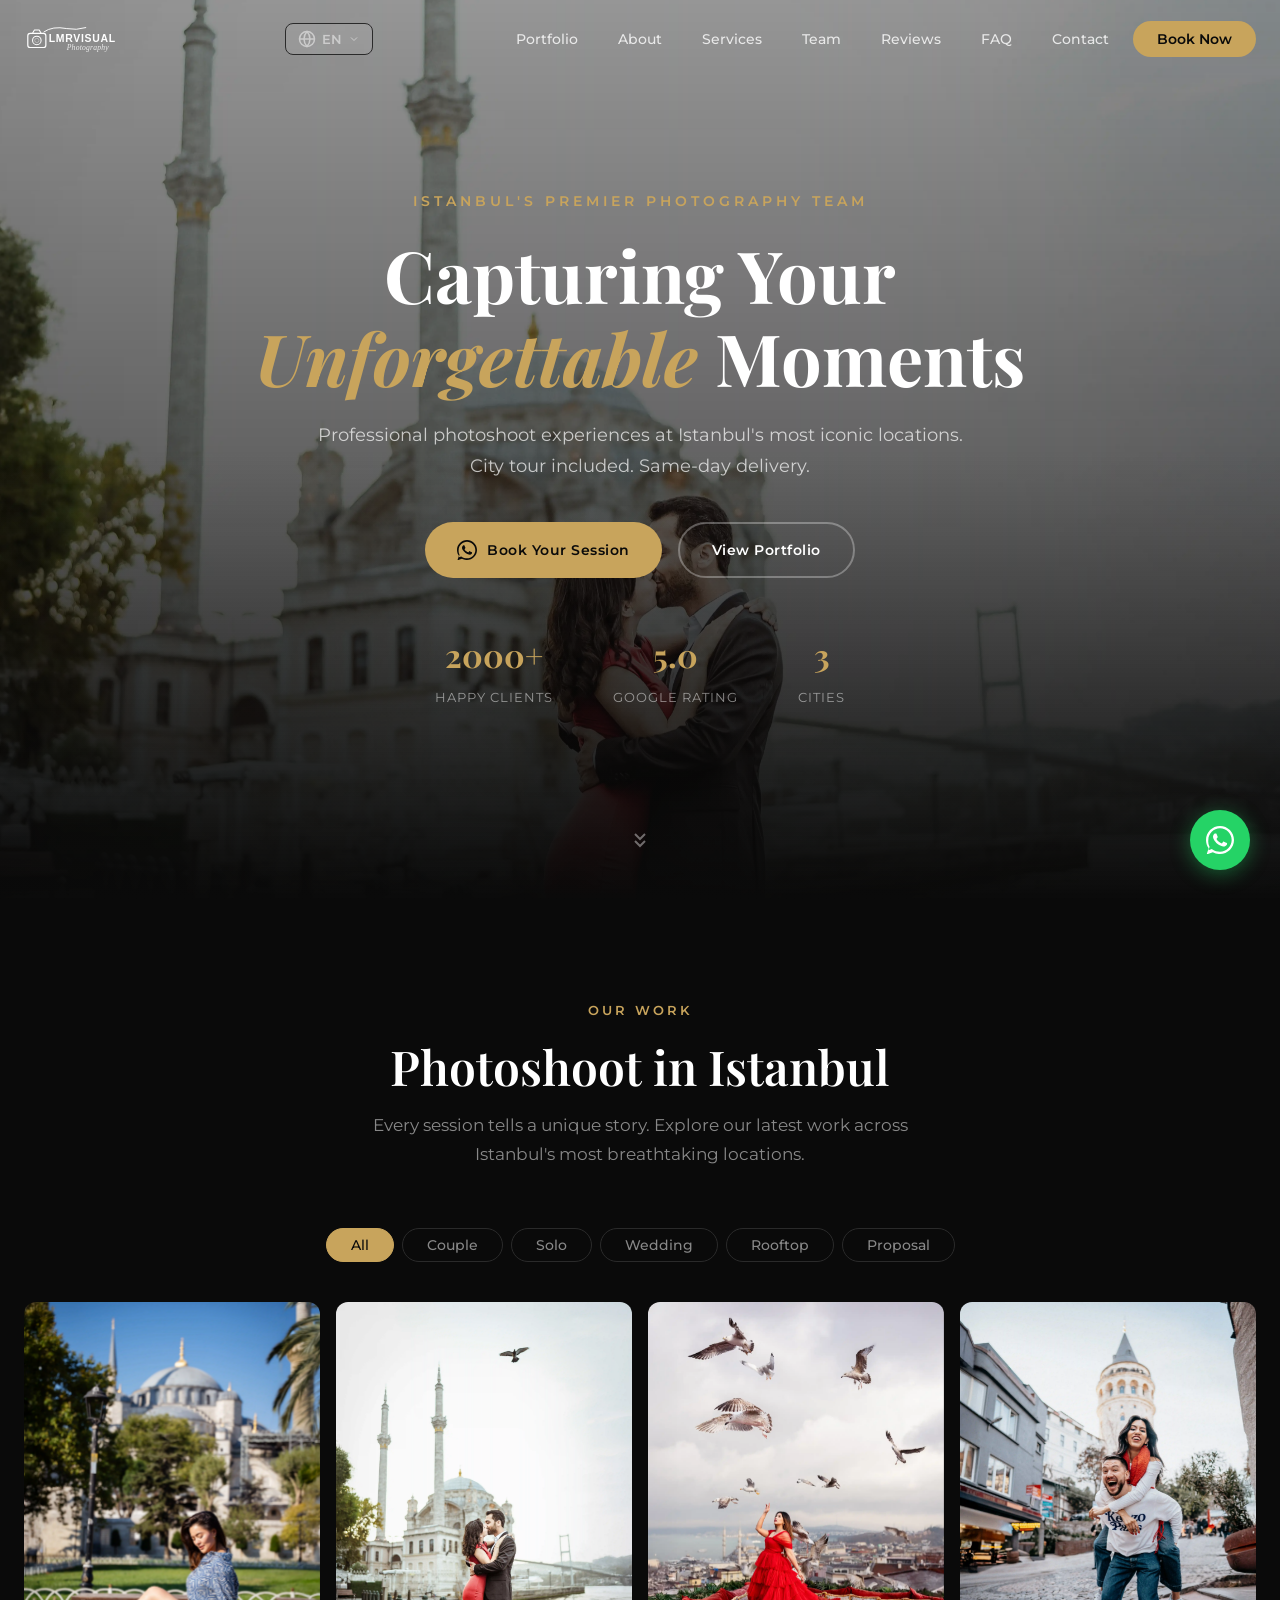
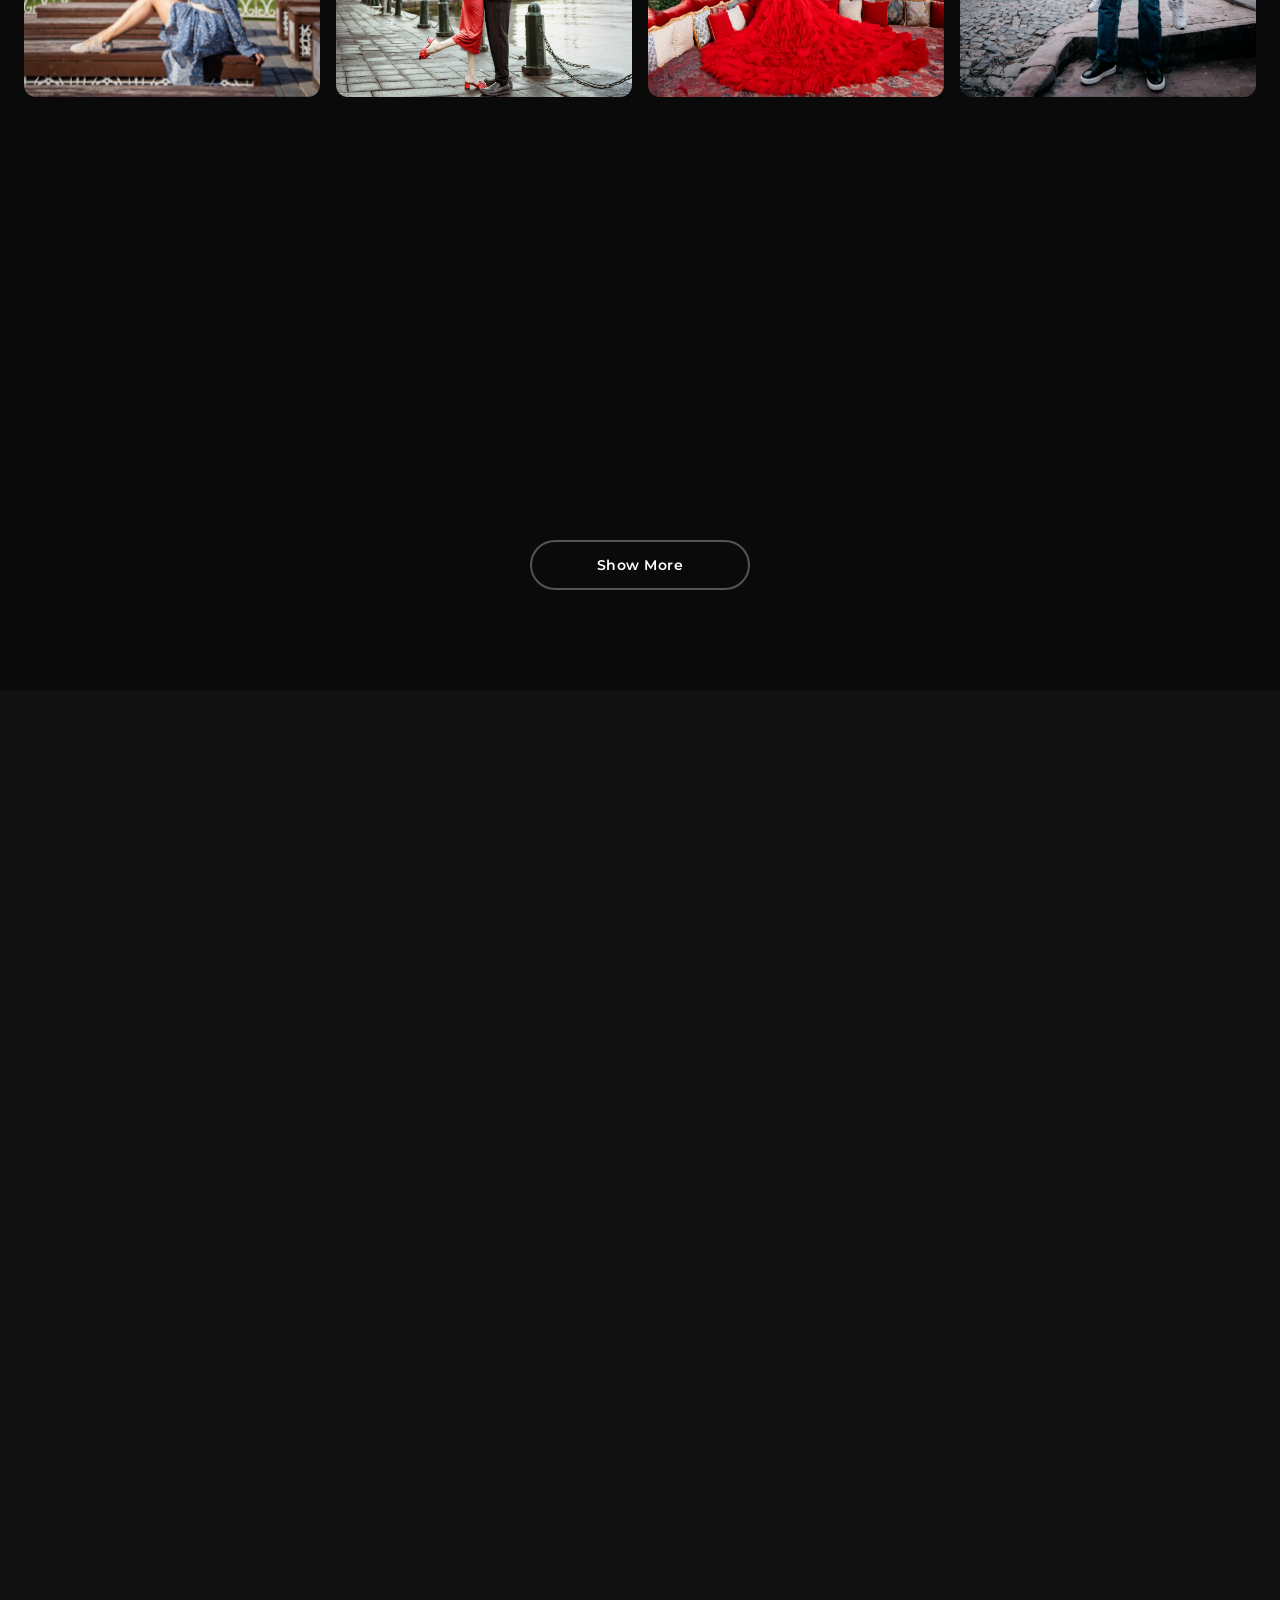
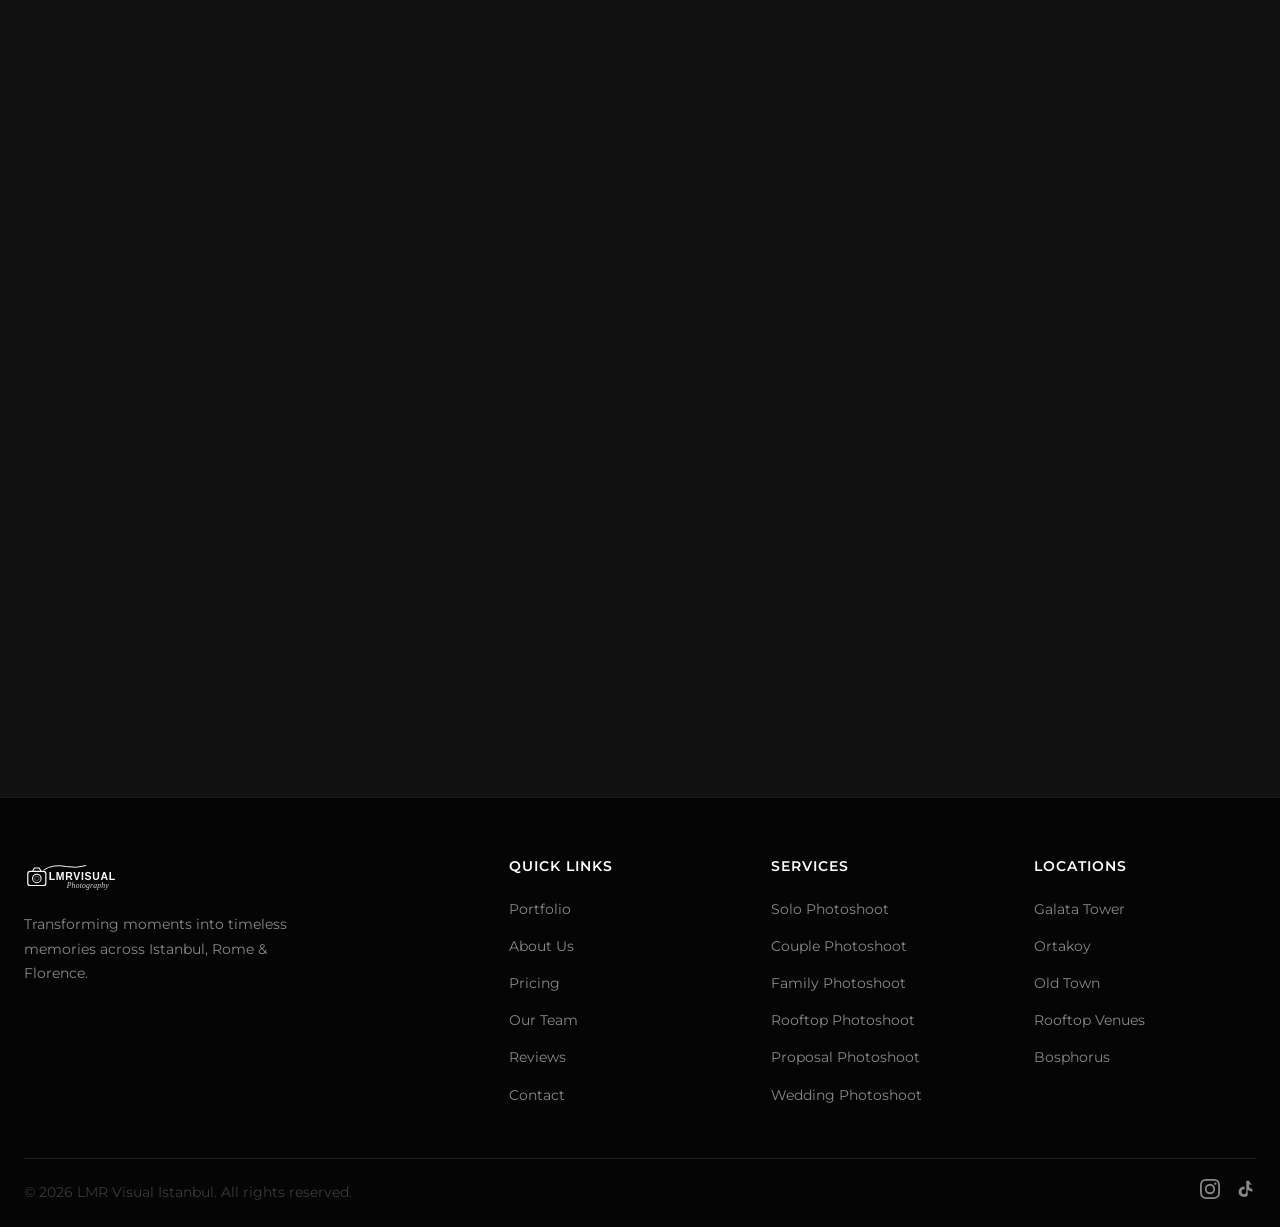
==== index.html @ fddc1a55 "Initial release: LMR Visual Istanbul photography website - Modern dark/gold theme with responsive de" ====
<!DOCTYPE html>
<html lang="en" dir="ltr">
<head>
    <meta charset="UTF-8">
    <meta name="viewport" content="width=device-width, initial-scale=1.0">
    <meta http-equiv="X-UA-Compatible" content="IE=edge">
    <title>LMR Visual | Professional Photographer in Istanbul - Couple, Solo & Wedding Photoshoots</title>
    <meta name="description" content="LMR Visual is Istanbul's premier photography team offering couple, solo, wedding, rooftop & flying dress photoshoots. City tour included. Book your session from 49 EUR. Same-day delivery.">
    <meta name="keywords" content="Istanbul photographer, Istanbul photoshoot, couple photoshoot Istanbul, solo photoshoot Istanbul, wedding photographer Istanbul, rooftop photoshoot Istanbul, flying dress photoshoot, tourist photographer Istanbul, proposal photoshoot Istanbul, family photoshoot Istanbul, professional photographer Turkey, фотограф Стамбул, مصور اسطنبول, Istanbul fotoğrafçı">
    <meta name="author" content="LMR Visual Istanbul">
    <meta name="robots" content="index, follow, max-image-preview:large, max-snippet:-1, max-video-preview:-1">
    <link rel="canonical" href="https://lmrvisual.com/">
    <link rel="alternate" hreflang="en" href="https://lmrvisual.com/">
    <link rel="alternate" hreflang="tr" href="https://lmrvisual.com/?lang=tr">
    <link rel="alternate" hreflang="ar" href="https://lmrvisual.com/?lang=ar">
    <link rel="alternate" hreflang="ru" href="https://lmrvisual.com/?lang=ru">
    <link rel="alternate" hreflang="x-default" href="https://lmrvisual.com/">
    <meta property="og:type" content="website">
    <meta property="og:url" content="https://lmrvisual.com/">
    <meta property="og:title" content="LMR Visual | Professional Photographer in Istanbul">
    <meta property="og:description" content="Capture your Istanbul moments with our professional photography team. Couple, solo, wedding & rooftop photoshoots. City tour included. Book from 49 EUR.">
    <meta property="og:image" content="https://lmrvisual.com/images/portfolio/ortakoy-couple-photoshoot.webp">
    <meta property="og:image:width" content="1200">
    <meta property="og:image:height" content="630">
    <meta property="og:locale" content="en_US">
    <meta property="og:site_name" content="LMR Visual Istanbul">
    <meta name="twitter:card" content="summary_large_image">
    <meta name="twitter:title" content="LMR Visual | Professional Photographer in Istanbul">
    <meta name="twitter:description" content="Capture your Istanbul moments with our professional photography team. Book from 49 EUR.">
    <meta name="twitter:image" content="https://lmrvisual.com/images/portfolio/ortakoy-couple-photoshoot.webp">
    <link rel="icon" type="image/jpeg" href="images/logo.jpg">
    <link rel="apple-touch-icon" href="images/logo.jpg">
    <link rel="preconnect" href="https://fonts.googleapis.com">
    <link rel="preconnect" href="https://fonts.gstatic.com" crossorigin>
    <link href="https://fonts.googleapis.com/css2?family=Playfair+Display:ital,wght@0,400;0,500;0,600;0,700;1,400;1,500&family=Montserrat:wght@300;400;500;600;700&display=swap" rel="stylesheet">
    <link rel="stylesheet" href="css/style.css">
    <script type="application/ld+json">
    {
        "@context": "https://schema.org",
        "@graph": [
            {
                "@type": "Organization",
                "@id": "https://lmrvisual.com/#organization",
                "name": "LMR Visual Istanbul",
                "url": "https://lmrvisual.com",
                "logo": "https://lmrvisual.com/images/logo.jpg",
                "email": "lmrvisualistanbul@gmail.com",
                "telephone": "+905442442909",
                "address": {
                    "@type": "PostalAddress",
                    "streetAddress": "Kocatepe, Sht. Muhtar Bey Cd. 17/6",
                    "addressLocality": "Beyoglu",
                    "addressRegion": "Istanbul",
                    "postalCode": "34437",
                    "addressCountry": "TR"
                },
                "aggregateRating": {
                    "@type": "AggregateRating",
                    "ratingValue": "5.0",
                    "reviewCount": "200",
                    "bestRating": "5"
                }
            },
            {
                "@type": "Service",
                "name": "Istanbul Photography Services",
                "provider": { "@id": "https://lmrvisual.com/#organization" },
                "serviceType": "Photography",
                "areaServed": { "@type": "City", "name": "Istanbul" },
                "hasOfferCatalog": {
                    "@type": "OfferCatalog",
                    "name": "Photography Packages",
                    "itemListElement": [
                        { "@type": "Offer", "name": "Solo Photo Session", "price": "49", "priceCurrency": "EUR" },
                        { "@type": "Offer", "name": "Couple Photo Session", "price": "99", "priceCurrency": "EUR" },
                        { "@type": "Offer", "name": "Family Photo Session", "price": "129", "priceCurrency": "EUR" },
                        { "@type": "Offer", "name": "Rooftop Photo Session", "price": "129", "priceCurrency": "EUR" },
                        { "@type": "Offer", "name": "Proposal Photo Session", "price": "149", "priceCurrency": "EUR" }
                    ]
                }
            },
            {
                "@type": "FAQPage",
                "mainEntity": [
                    { "@type": "Question", "name": "How much does a photoshoot in Istanbul cost?", "acceptedAnswer": { "@type": "Answer", "text": "Our packages start from 49 EUR for solo sessions. Couple 99 EUR, family 129 EUR, rooftop 129 EUR, proposal 149 EUR." }},
                    { "@type": "Question", "name": "How long does it take to receive the photos?", "acceptedAnswer": { "@type": "Answer", "text": "We offer same-day delivery for most packages." }},
                    { "@type": "Question", "name": "Do you offer a city tour during the photoshoot?", "acceptedAnswer": { "@type": "Answer", "text": "Yes! Couple and family packages include a complimentary city tour." }},
                    { "@type": "Question", "name": "What locations do you shoot at in Istanbul?", "acceptedAnswer": { "@type": "Answer", "text": "Galata Tower, Ortakoy Mosque, Old Town (Sultanahmet), rooftop venues with panoramic views, and hidden gems." }}
                ]
            }
        ]
    }
    </script>
</head>
<body>
    <!-- Navigation -->
    <nav class="navbar" id="navbar">
        <div class="nav-container">
            <a href="#hero" class="nav-logo" aria-label="LMR Visual Home">
                <img src="images/logo.svg" alt="LMR Visual Istanbul Logo" loading="eager">
            </a>
            <div class="nav-right">
                <!-- Language Switcher -->
                <div class="lang-switcher" id="langSwitcher">
                    <button class="lang-btn" id="langBtn" aria-label="Change language">
                        <svg width="18" height="18" viewBox="0 0 24 24" fill="none" stroke="currentColor" stroke-width="2"><circle cx="12" cy="12" r="10"/><line x1="2" y1="12" x2="22" y2="12"/><path d="M12 2a15.3 15.3 0 014 10 15.3 15.3 0 01-4 10 15.3 15.3 0 01-4-10 15.3 15.3 0 014-10z"/></svg>
                        <span id="currentLang">EN</span>
                        <svg width="12" height="12" viewBox="0 0 24 24" fill="none" stroke="currentColor" stroke-width="2"><polyline points="6 9 12 15 18 9"/></svg>
                    </button>
                    <div class="lang-dropdown" id="langDropdown">
                        <button class="lang-option active" data-lang="en">English</button>
                        <button class="lang-option" data-lang="tr">T&uuml;rk&ccedil;e</button>
                        <button class="lang-option" data-lang="ar">&rlm;العربية</button>
                        <button class="lang-option" data-lang="ru">Русский</button>
                    </div>
                </div>
                <button class="nav-toggle" id="navToggle" aria-label="Toggle navigation" aria-expanded="false">
                    <span></span><span></span><span></span>
                </button>
            </div>
            <ul class="nav-menu" id="navMenu">
                <li><a href="#portfolio" data-i18n="nav.portfolio">Portfolio</a></li>
                <li><a href="#about" data-i18n="nav.about">About</a></li>
                <li><a href="#services" data-i18n="nav.services">Services</a></li>
                <li><a href="#team" data-i18n="nav.team">Team</a></li>
                <li><a href="#reviews" data-i18n="nav.reviews">Reviews</a></li>
                <li><a href="#faq" data-i18n="nav.faq">FAQ</a></li>
                <li><a href="#contact" data-i18n="nav.contact">Contact</a></li>
                <li><a href="https://wa.me/905442442909?text=Hi%2C%20I%20would%20like%20to%20book%20a%20photoshoot%20in%20Istanbul" class="nav-cta" target="_blank" rel="noopener" data-i18n="nav.book">Book Now</a></li>
            </ul>
        </div>
    </nav>

    <!-- Hero -->
    <header class="hero" id="hero">
        <div class="hero-bg"><img src="images/portfolio/ortakoy-couple-photoshoot.webp" alt="Professional couple photoshoot at Ortakoy Mosque Istanbul" width="1920" height="1080" loading="eager" fetchpriority="high"></div>
        <div class="hero-overlay"></div>
        <div class="hero-content">
            <p class="hero-subtitle" data-i18n="hero.subtitle">Istanbul's Premier Photography Team</p>
            <h1 data-i18n-html="hero.title">Capturing Your<br><em>Unforgettable</em> Moments</h1>
            <p class="hero-desc" data-i18n-html="hero.desc">Professional photoshoot experiences at Istanbul's most iconic locations.<br>City tour included. Same-day delivery.</p>
            <div class="hero-actions">
                <a href="https://wa.me/905442442909?text=Hi%2C%20I%20would%20like%20to%20book%20a%20photoshoot%20in%20Istanbul" class="btn btn-primary" target="_blank" rel="noopener">
                    <svg width="20" height="20" viewBox="0 0 24 24" fill="currentColor" aria-hidden="true"><path d="M17.472 14.382c-.297-.149-1.758-.867-2.03-.967-.273-.099-.471-.148-.67.15-.197.297-.767.966-.94 1.164-.173.199-.347.223-.644.075-.297-.15-1.255-.463-2.39-1.475-.883-.788-1.48-1.761-1.653-2.059-.173-.297-.018-.458.13-.606.134-.133.298-.347.446-.52.149-.174.198-.298.298-.497.099-.198.05-.371-.025-.52-.075-.149-.669-1.612-.916-2.207-.242-.579-.487-.5-.669-.51-.173-.008-.371-.01-.57-.01-.198 0-.52.074-.792.372-.272.297-1.04 1.016-1.04 2.479 0 1.462 1.065 2.875 1.213 3.074.149.198 2.096 3.2 5.077 4.487.709.306 1.262.489 1.694.625.712.227 1.36.195 1.871.118.571-.085 1.758-.719 2.006-1.413.248-.694.248-1.289.173-1.413-.074-.124-.272-.198-.57-.347z"/><path d="M12 0C5.373 0 0 5.373 0 12c0 2.625.846 5.059 2.284 7.034L.789 23.492a.5.5 0 00.61.609l4.458-1.495A11.952 11.952 0 0012 24c6.627 0 12-5.373 12-12S18.627 0 12 0zm0 22c-2.387 0-4.595-.7-6.454-1.902l-.45-.3-2.97.995.995-2.97-.3-.45A9.965 9.965 0 012 12C2 6.486 6.486 2 12 2s10 4.486 10 10-4.486 10-10 10z"/></svg>
                    <span data-i18n="hero.cta1">Book Your Session</span>
                </a>
                <a href="#portfolio" class="btn btn-outline"><span data-i18n="hero.cta2">View Portfolio</span></a>
            </div>
            <div class="hero-stats">
                <div class="stat"><strong>2000+</strong><span data-i18n="hero.stat1.label">Happy Clients</span></div>
                <div class="stat"><strong>5.0</strong><span data-i18n="hero.stat2.label">Google Rating</span></div>
                <div class="stat"><strong>3</strong><span data-i18n="hero.stat3.label">Cities</span></div>
            </div>
        </div>
        <a href="#portfolio" class="hero-scroll" aria-label="Scroll down"><svg width="24" height="24" viewBox="0 0 24 24" fill="none" stroke="currentColor" stroke-width="2"><path d="M7 13l5 5 5-5M7 6l5 5 5-5"/></svg></a>
    </header>

    <!-- Portfolio -->
    <section class="section portfolio" id="portfolio">
        <div class="container">
            <div class="section-header">
                <p class="section-tag" data-i18n="portfolio.tag">Our Work</p>
                <h2 data-i18n="portfolio.title">Photoshoot in Istanbul</h2>
                <p class="section-desc" data-i18n="portfolio.desc">Every session tells a unique story. Explore our latest work across Istanbul's most breathtaking locations.</p>
            </div>
            <div class="portfolio-filter" role="tablist">
                <button class="filter-btn active" data-filter="all" role="tab" aria-selected="true" data-i18n="filter.all">All</button>
                <button class="filter-btn" data-filter="couple" role="tab" aria-selected="false" data-i18n="filter.couple">Couple</button>
                <button class="filter-btn" data-filter="solo" role="tab" aria-selected="false" data-i18n="filter.solo">Solo</button>
                <button class="filter-btn" data-filter="wedding" role="tab" aria-selected="false" data-i18n="filter.wedding">Wedding</button>
                <button class="filter-btn" data-filter="rooftop" role="tab" aria-selected="false" data-i18n="filter.rooftop">Rooftop</button>
                <button class="filter-btn" data-filter="proposal" role="tab" aria-selected="false" data-i18n="filter.proposal">Proposal</button>
            </div>
            <div class="portfolio-grid">
                <article class="portfolio-item" data-category="solo"><div class="portfolio-img"><img src="images/portfolio/solo-photoshoot-istanbul.webp" alt="Solo photoshoot Istanbul Old Town" width="600" height="800" loading="lazy"><div class="portfolio-overlay"><h3 data-i18n="p1.title">Solo Photoshoot</h3><p data-i18n="p1.loc">Istanbul Old Town</p></div></div></article>
                <article class="portfolio-item" data-category="couple"><div class="portfolio-img"><img src="images/portfolio/ortakoy-couple-photoshoot.webp" alt="Couple photoshoot Ortakoy Mosque Istanbul" width="600" height="800" loading="lazy"><div class="portfolio-overlay"><h3 data-i18n="p2.title">Couple Photoshoot</h3><p data-i18n="p2.loc">Ortakoy Mosque</p></div></div></article>
                <article class="portfolio-item" data-category="solo"><div class="portfolio-img"><img src="images/portfolio/istanbul-flying-dress.webp" alt="Flying dress photoshoot Istanbul" width="600" height="800" loading="lazy"><div class="portfolio-overlay"><h3 data-i18n="p3.title">Flying Dress</h3><p data-i18n="p3.loc">Istanbul Panoramic</p></div></div></article>
                <article class="portfolio-item" data-category="couple"><div class="portfolio-img"><img src="images/portfolio/galata-tower-couple.webp" alt="Couple photoshoot Galata Tower" width="600" height="800" loading="lazy"><div class="portfolio-overlay"><h3 data-i18n="p4.title">Couple Photoshoot</h3><p data-i18n="p4.loc">Galata Tower</p></div></div></article>
                <article class="portfolio-item" data-category="couple"><div class="portfolio-img"><img src="images/portfolio/couple-photoshoot-price.webp" alt="Couple session Istanbul streets" width="600" height="800" loading="lazy"><div class="portfolio-overlay"><h3 data-i18n="p5.title">Couple Session</h3><p data-i18n="p5.loc">Istanbul Streets</p></div></div></article>
                <article class="portfolio-item" data-category="solo"><div class="portfolio-img"><img src="images/portfolio/vespa-photoshoot.webp" alt="Vespa photoshoot vintage Istanbul" width="600" height="800" loading="lazy"><div class="portfolio-overlay"><h3 data-i18n="p6.title">Vespa Photoshoot</h3><p data-i18n="p6.loc">Vintage Istanbul</p></div></div></article>
                <article class="portfolio-item" data-category="proposal"><div class="portfolio-img"><img src="images/portfolio/surprise-proposal.webp" alt="Surprise proposal photoshoot Istanbul" width="600" height="800" loading="lazy"><div class="portfolio-overlay"><h3 data-i18n="p7.title">Surprise Proposal</h3><p data-i18n="p7.loc">Istanbul</p></div></div></article>
                <article class="portfolio-item" data-category="solo"><div class="portfolio-img"><img src="images/portfolio/old-tunnel.webp" alt="Artistic photoshoot historic tunnel" width="600" height="800" loading="lazy"><div class="portfolio-overlay"><h3 data-i18n="p8.title">Artistic Session</h3><p data-i18n="p8.loc">Historic Tunnel</p></div></div></article>
                <article class="portfolio-item" data-category="couple"><div class="portfolio-img"><img src="images/portfolio/couple-galata-tower.webp" alt="Golden hour couple Galata Tower" width="600" height="800" loading="lazy"><div class="portfolio-overlay"><h3 data-i18n="p9.title">Golden Hour</h3><p data-i18n="p9.loc">Galata Tower</p></div></div></article>
                <article class="portfolio-item" data-category="wedding"><div class="portfolio-img"><img src="images/portfolio/pre-wedding.webp" alt="Pre-wedding photoshoot Istanbul" width="600" height="800" loading="lazy"><div class="portfolio-overlay"><h3 data-i18n="p10.title">Pre-Wedding</h3><p data-i18n="p10.loc">Historical Peninsula</p></div></div></article>
                <article class="portfolio-item" data-category="rooftop"><div class="portfolio-img"><img src="images/portfolio/rooftop-dress.webp" alt="Rooftop flying dress Istanbul skyline" width="600" height="800" loading="lazy"><div class="portfolio-overlay"><h3 data-i18n="p11.title">Flying Dress</h3><p data-i18n="p11.loc">Rooftop Session</p></div></div></article>
                <article class="portfolio-item" data-category="solo"><div class="portfolio-img"><img src="images/portfolio/istanbul-solo-2.webp" alt="Solo portrait colorful streets" width="600" height="800" loading="lazy"><div class="portfolio-overlay"><h3 data-i18n="p12.title">Solo Portrait</h3><p data-i18n="p12.loc">Colorful Streets</p></div></div></article>
                <article class="portfolio-item" data-category="rooftop"><div class="portfolio-img"><img src="images/portfolio/rooftop-photoshoot.webp" alt="Rooftop photoshoot Bosphorus view" width="600" height="800" loading="lazy"><div class="portfolio-overlay"><h3 data-i18n="p13.title">Rooftop Session</h3><p data-i18n="p13.loc">Bosphorus View</p></div></div></article>
                <article class="portfolio-item" data-category="solo"><div class="portfolio-img"><img src="images/portfolio/istanbul-solo-3.webp" alt="Solo session cultural district" width="600" height="800" loading="lazy"><div class="portfolio-overlay"><h3 data-i18n="p14.title">Solo Session</h3><p data-i18n="p14.loc">Cultural District</p></div></div></article>
                <article class="portfolio-item" data-category="rooftop"><div class="portfolio-img"><img src="images/portfolio/istanbul-rooftop-2.webp" alt="Sunset rooftop mosque silhouette" width="600" height="800" loading="lazy"><div class="portfolio-overlay"><h3 data-i18n="p15.title">Sunset Rooftop</h3><p data-i18n="p15.loc">Mosque Silhouette</p></div></div></article>
                <article class="portfolio-item" data-category="wedding"><div class="portfolio-img"><img src="images/portfolio/istanbul-wedding.webp" alt="Wedding photoshoot Istanbul landmarks" width="600" height="800" loading="lazy"><div class="portfolio-overlay"><h3 data-i18n="p16.title">Wedding Shoot</h3><p data-i18n="p16.loc">Istanbul Landmarks</p></div></div></article>
                <article class="portfolio-item" data-category="proposal"><div class="portfolio-img"><img src="images/portfolio/proposal-ortakoy.webp" alt="Proposal photoshoot Ortakoy waterfront" width="600" height="800" loading="lazy"><div class="portfolio-overlay"><h3 data-i18n="p17.title">Proposal</h3><p data-i18n="p17.loc">Ortakoy Waterfront</p></div></div></article>
            </div>
            <div class="portfolio-more-wrap">
                <button class="btn btn-outline portfolio-more-btn" id="portfolioMoreBtn" data-i18n="portfolio.more">Show More</button>
            </div>
        </div>
    </section>

    <!-- About -->
    <section class="section about" id="about">
        <div class="container">
            <div class="about-grid">
                <div class="about-image">
                    <img src="images/about.webp" alt="LMR Visual photography team at work" width="600" height="800" loading="lazy">
                    <div class="about-badge"><strong data-i18n="about.badge.value">8+</strong><span data-i18n="about.badge.label">Years of Experience</span></div>
                </div>
                <div class="about-content">
                    <p class="section-tag" data-i18n="about.tag">Who We Are</p>
                    <h2 data-i18n="about.title">Istanbul's Most Trusted Photography Team</h2>
                    <p data-i18n="about.p1">Welcome to LMR Visual, where we transform fleeting moments into timeless memories. Our team of experienced photographers and guides will take you on an immersive journey through Istanbul's most stunning locations.</p>
                    <p data-i18n="about.p2">From iconic historical landmarks to hidden gems, experience Istanbul like never before and leave with breathtaking photographs you'll treasure forever.</p>
                    <div class="about-features">
                        <div class="feature"><div class="feature-icon"><svg width="24" height="24" viewBox="0 0 24 24" fill="none" stroke="currentColor" stroke-width="2"><path d="M23 19a2 2 0 01-2 2H3a2 2 0 01-2-2V8a2 2 0 012-2h4l2-3h6l2 3h4a2 2 0 012 2z"/><circle cx="12" cy="13" r="4"/></svg></div><div><h4 data-i18n="about.f1.title">Professional Equipment</h4><p data-i18n="about.f1.desc">Sony full-frame cameras & premium lenses</p></div></div>
                        <div class="feature"><div class="feature-icon"><svg width="24" height="24" viewBox="0 0 24 24" fill="none" stroke="currentColor" stroke-width="2"><circle cx="12" cy="12" r="10"/><polyline points="12 6 12 12 16 14"/></svg></div><div><h4 data-i18n="about.f2.title">Same-Day Delivery</h4><p data-i18n="about.f2.desc">Receive your edited photos within hours</p></div></div>
                        <div class="feature"><div class="feature-icon"><svg width="24" height="24" viewBox="0 0 24 24" fill="none" stroke="currentColor" stroke-width="2"><path d="M12 22s8-4 8-10V5l-8-3-8 3v7c0 6 8 10 8 10z"/></svg></div><div><h4 data-i18n="about.f3.title">100% Money-Back Guarantee</h4><p data-i18n="about.f3.desc">Your satisfaction is our top priority</p></div></div>
                        <div class="feature"><div class="feature-icon"><svg width="24" height="24" viewBox="0 0 24 24" fill="none" stroke="currentColor" stroke-width="2"><path d="M21 10c0 7-9 13-9 13s-9-6-9-13a9 9 0 0118 0z"/><circle cx="12" cy="10" r="3"/></svg></div><div><h4 data-i18n="about.f4.title">City Tour Included</h4><p data-i18n="about.f4.desc">Explore Istanbul while getting photographed</p></div></div>
                    </div>
                    <div class="about-capacity">
                        <h4 data-i18n="about.capacity">Monthly Capacity</h4>
                        <div class="capacity-bar"><div class="capacity-fill" data-value="75"></div></div>
                        <div class="capacity-info"><span><strong>150</strong> <span data-i18n="about.cap1">sessions/month</span></span><span><strong>113</strong> <span data-i18n="about.cap2">booked</span></span><span class="highlight"><strong>37</strong> <span data-i18n="about.cap3">available</span></span></div>
                    </div>
                </div>
            </div>
        </div>
    </section>

    <!-- Services -->
    <section class="section services" id="services">
        <div class="container">
            <div class="section-header">
                <p class="section-tag" data-i18n="services.tag">Our Packages</p>
                <h2 data-i18n="services.title">Photography Packages & Pricing</h2>
                <p class="section-desc" data-i18n="services.desc">Choose the perfect package for your Istanbul experience. All packages include professional editing and a city tour.</p>
            </div>
            <div class="pricing-grid">
                <div class="pricing-card"><div class="pricing-badge" data-i18n="services.badge1">Most Popular</div><h3 data-i18n="services.s1.name">Solo Photo Session</h3><div class="pricing-price"><span class="currency">&euro;</span><span class="amount">49</span></div><ul class="pricing-features"><li><svg width="16" height="16" viewBox="0 0 24 24" fill="none" stroke="currentColor" stroke-width="3"><polyline points="20 6 9 17 4 12"/></svg><span data-i18n="services.s1.f1">30 professionally edited photos</span></li><li><svg width="16" height="16" viewBox="0 0 24 24" fill="none" stroke="currentColor" stroke-width="3"><polyline points="20 6 9 17 4 12"/></svg><span data-i18n="services.s1.f2">1.5 hours session</span></li><li><svg width="16" height="16" viewBox="0 0 24 24" fill="none" stroke="currentColor" stroke-width="3"><polyline points="20 6 9 17 4 12"/></svg><span data-i18n="services.s1.f3">Same-day delivery</span></li><li><svg width="16" height="16" viewBox="0 0 24 24" fill="none" stroke="currentColor" stroke-width="3"><polyline points="20 6 9 17 4 12"/></svg><span data-i18n="services.s1.f4">Multiple locations</span></li></ul><a href="https://wa.me/905442442909?text=Hi%2C%20I%20would%20like%20to%20book%20a%20Solo%20Photo%20Session" class="btn btn-primary" target="_blank" rel="noopener" data-i18n="services.book">Book Now</a></div>
                <div class="pricing-card featured"><div class="pricing-badge" data-i18n="services.badge2">Best Value</div><h3 data-i18n="services.s2.name">Couple Photo Session</h3><div class="pricing-price"><span class="currency">&euro;</span><span class="amount">99</span></div><ul class="pricing-features"><li><svg width="16" height="16" viewBox="0 0 24 24" fill="none" stroke="currentColor" stroke-width="3"><polyline points="20 6 9 17 4 12"/></svg><span data-i18n="services.s2.f1">50 professionally edited photos</span></li><li><svg width="16" height="16" viewBox="0 0 24 24" fill="none" stroke="currentColor" stroke-width="3"><polyline points="20 6 9 17 4 12"/></svg><span data-i18n="services.s2.f2">1.5 hours session</span></li><li><svg width="16" height="16" viewBox="0 0 24 24" fill="none" stroke="currentColor" stroke-width="3"><polyline points="20 6 9 17 4 12"/></svg><span data-i18n="services.s2.f3">City tour included</span></li><li><svg width="16" height="16" viewBox="0 0 24 24" fill="none" stroke="currentColor" stroke-width="3"><polyline points="20 6 9 17 4 12"/></svg><span data-i18n="services.s2.f4">Same-day delivery</span></li><li><svg width="16" height="16" viewBox="0 0 24 24" fill="none" stroke="currentColor" stroke-width="3"><polyline points="20 6 9 17 4 12"/></svg><span data-i18n="services.s2.f5">Multiple iconic locations</span></li></ul><a href="https://wa.me/905442442909?text=Hi%2C%20I%20would%20like%20to%20book%20a%20Couple%20Photo%20Session" class="btn btn-primary" target="_blank" rel="noopener" data-i18n="services.book">Book Now</a></div>
                <div class="pricing-card"><h3 data-i18n="services.s3.name">Family Photo Session</h3><div class="pricing-price"><span class="currency">&euro;</span><span class="amount">129</span></div><ul class="pricing-features"><li><svg width="16" height="16" viewBox="0 0 24 24" fill="none" stroke="currentColor" stroke-width="3"><polyline points="20 6 9 17 4 12"/></svg><span data-i18n="services.s3.f1">50 professionally edited photos</span></li><li><svg width="16" height="16" viewBox="0 0 24 24" fill="none" stroke="currentColor" stroke-width="3"><polyline points="20 6 9 17 4 12"/></svg><span data-i18n="services.s3.f2">1.5 hours session</span></li><li><svg width="16" height="16" viewBox="0 0 24 24" fill="none" stroke="currentColor" stroke-width="3"><polyline points="20 6 9 17 4 12"/></svg><span data-i18n="services.s3.f3">City tour included</span></li><li><svg width="16" height="16" viewBox="0 0 24 24" fill="none" stroke="currentColor" stroke-width="3"><polyline points="20 6 9 17 4 12"/></svg><span data-i18n="services.s3.f4">Kid-friendly locations</span></li></ul><a href="https://wa.me/905442442909?text=Hi%2C%20I%20would%20like%20to%20book%20a%20Family%20Photo%20Session" class="btn btn-primary" target="_blank" rel="noopener" data-i18n="services.book">Book Now</a></div>
                <div class="pricing-card"><h3 data-i18n="services.s4.name">Rooftop Photo Session</h3><div class="pricing-price"><span class="currency">&euro;</span><span class="amount">129</span></div><ul class="pricing-features"><li><svg width="16" height="16" viewBox="0 0 24 24" fill="none" stroke="currentColor" stroke-width="3"><polyline points="20 6 9 17 4 12"/></svg><span data-i18n="services.s4.f1">100+ unedited + 30 edited photos</span></li><li><svg width="16" height="16" viewBox="0 0 24 24" fill="none" stroke="currentColor" stroke-width="3"><polyline points="20 6 9 17 4 12"/></svg><span data-i18n="services.s4.f2">2 stunning rooftop locations</span></li><li><svg width="16" height="16" viewBox="0 0 24 24" fill="none" stroke="currentColor" stroke-width="3"><polyline points="20 6 9 17 4 12"/></svg><span data-i18n="services.s4.f3">Panoramic city views</span></li><li><svg width="16" height="16" viewBox="0 0 24 24" fill="none" stroke="currentColor" stroke-width="3"><polyline points="20 6 9 17 4 12"/></svg><span data-i18n="services.s4.f4">Golden hour timing</span></li></ul><a href="https://wa.me/905442442909?text=Hi%2C%20I%20would%20like%20to%20book%20a%20Rooftop%20Photo%20Session" class="btn btn-primary" target="_blank" rel="noopener" data-i18n="services.book">Book Now</a></div>
                <div class="pricing-card"><div class="pricing-badge" data-i18n="services.badge3">Premium</div><h3 data-i18n="services.s5.name">Proposal Photo Session</h3><div class="pricing-price"><span class="currency">&euro;</span><span class="amount">149</span></div><ul class="pricing-features"><li><svg width="16" height="16" viewBox="0 0 24 24" fill="none" stroke="currentColor" stroke-width="3"><polyline points="20 6 9 17 4 12"/></svg><span data-i18n="services.s5.f1">40 professionally edited photos</span></li><li><svg width="16" height="16" viewBox="0 0 24 24" fill="none" stroke="currentColor" stroke-width="3"><polyline points="20 6 9 17 4 12"/></svg><span data-i18n="services.s5.f2">1 cinematic video reel</span></li><li><svg width="16" height="16" viewBox="0 0 24 24" fill="none" stroke="currentColor" stroke-width="3"><polyline points="20 6 9 17 4 12"/></svg><span data-i18n="services.s5.f3">Same-day delivery</span></li><li><svg width="16" height="16" viewBox="0 0 24 24" fill="none" stroke="currentColor" stroke-width="3"><polyline points="20 6 9 17 4 12"/></svg><span data-i18n="services.s5.f4">Surprise coordination</span></li></ul><a href="https://wa.me/905442442909?text=Hi%2C%20I%20would%20like%20to%20book%20a%20Proposal%20Photo%20Session" class="btn btn-primary" target="_blank" rel="noopener" data-i18n="services.book">Book Now</a></div>
            </div>
        </div>
    </section>

    <!-- Why Us -->
    <section class="section why-us">
        <div class="container">
            <div class="section-header"><p class="section-tag" data-i18n="why.tag">Why LMR Visual</p><h2 data-i18n="why.title">Why Thousands Choose Us</h2></div>
            <div class="why-grid">
                <div class="why-card"><div class="why-number">01</div><h3 data-i18n="why.w1.title">Local Expertise</h3><p data-i18n="why.w1.desc">Our photographers know every hidden corner, best angle, and perfect timing for Istanbul's most photogenic spots.</p></div>
                <div class="why-card"><div class="why-number">02</div><h3 data-i18n="why.w2.title">City Tour Experience</h3><p data-i18n="why.w2.desc">More than a photoshoot &ndash; enjoy a guided exploration of Istanbul's culture, history, and architecture.</p></div>
                <div class="why-card"><div class="why-number">03</div><h3 data-i18n="why.w3.title">Same-Day Delivery</h3><p data-i18n="why.w3.desc">Share your Istanbul memories on social media the same day. No waiting weeks for your photos.</p></div>
                <div class="why-card"><div class="why-number">04</div><h3 data-i18n="why.w4.title">Money-Back Guarantee</h3><p data-i18n="why.w4.desc">100% satisfaction guaranteed. If you're not happy with your photos, we'll refund your payment.</p></div>
                <div class="why-card"><div class="why-number">05</div><h3 data-i18n="why.w5.title">Multilingual Team</h3><p data-i18n="why.w5.desc">Our team speaks English, Turkish, Italian, Russian and more &ndash; feel comfortable in any language.</p></div>
            </div>
        </div>
    </section>

    <!-- Team -->
    <section class="section team" id="team">
        <div class="container">
            <div class="section-header"><p class="section-tag" data-i18n="team.tag">Meet The Team</p><h2 data-i18n="team.title">Our Photographers</h2><p class="section-desc" data-i18n="team.desc">A passionate team of visual storytellers dedicated to capturing your best moments.</p></div>
            <div class="team-grid">
                <div class="team-card"><div class="team-img"><img src="images/team/elmir.webp" alt="Elmir - Founder LMR Visual" width="400" height="500" loading="lazy"></div><h3>Elmir</h3><p data-i18n="team.role1">Founder & Lead Photographer</p></div>
                <div class="team-card"><div class="team-img"><img src="images/team/sadig.webp" alt="Sadig - Photographer" width="400" height="500" loading="lazy"></div><h3>Sadig</h3><p data-i18n="team.role2">Photographer</p></div>
                <div class="team-card"><div class="team-img"><img src="images/team/ismayil.webp" alt="Ismayil - Photographer" width="400" height="500" loading="lazy"></div><h3>Ismayil</h3><p data-i18n="team.role2">Photographer</p></div>
                <div class="team-card"><div class="team-img"><img src="images/team/sari.webp" alt="Sari - Photographer" width="400" height="500" loading="lazy"></div><h3>Sari</h3><p data-i18n="team.role2">Photographer</p></div>
            </div>
        </div>
    </section>

    <!-- Reviews - New card-based design -->
    <section class="section reviews" id="reviews">
        <div class="container">
            <div class="section-header">
                <p class="section-tag" data-i18n="reviews.tag">Testimonials</p>
                <h2 data-i18n="reviews.title">What Our Clients Say</h2>
                <p class="section-desc" data-i18n="reviews.desc">Over 200 five-star reviews from happy clients around the world.</p>
            </div>
            <div class="reviews-grid">
                <div class="review-card">
                    <div class="review-stars">&#9733;&#9733;&#9733;&#9733;&#9733;</div>
                    <p class="review-text" data-i18n="reviews.r1.text">I had an incredible time doing a Photoshoot with Sadig! He was super kind, friendly and talented! He made me feel comfortable in front of the camera, it almost felt like hanging out with a friend. I received the photos so quickly and absolutely LOVE them!! I would 100% recommend this experience.</p>
                    <div class="review-author">
                        <div class="review-avatar">TL</div>
                        <div><strong data-i18n="reviews.r1.name">Taylor Lundy</strong><span data-i18n="reviews.r1.loc">Victoria, Canada</span></div>
                    </div>
                </div>
                <div class="review-card">
                    <div class="review-stars">&#9733;&#9733;&#9733;&#9733;&#9733;</div>
                    <p class="review-text" data-i18n="reviews.r2.text">Elmir is a fantastic host. I loved his work, he has studied photography in Italy which shows in his skills. I got so many compliments for the pictures clicked by him. I definitely recommend to go for this experience!!</p>
                    <div class="review-author">
                        <div class="review-avatar">VN</div>
                        <div><strong data-i18n="reviews.r2.name">Vanita Nagpal</strong><span data-i18n="reviews.r2.loc">Mumbai, India</span></div>
                    </div>
                </div>
                <div class="review-card">
                    <div class="review-stars">&#9733;&#9733;&#9733;&#9733;&#9733;</div>
                    <p class="review-text" data-i18n="reviews.r3.text">It's an overall wonderful experience. Elmir and his associate were very professional and considerate. The photo and tour session was fun, informative and relaxing. I love the high quality photos. What a great way to capture the essence of Istanbul. I highly recommend this experience!</p>
                    <div class="review-author">
                        <div class="review-avatar">DL</div>
                        <div><strong data-i18n="reviews.r3.name">Daryl Lau</strong><span data-i18n="reviews.r3.loc">Boston, USA</span></div>
                    </div>
                </div>
                <div class="review-card">
                    <div class="review-stars">&#9733;&#9733;&#9733;&#9733;&#9733;</div>
                    <p class="review-text" data-i18n="reviews.r4.text">Great experience and superb Host! We are not models but was on our honeymoon and wanted to do some photos. He made us feel so comfortable, took extra photos and was so kind. Helped us pose and made great location suggestions.</p>
                    <div class="review-author">
                        <div class="review-avatar">NS</div>
                        <div><strong data-i18n="reviews.r4.name">Nara Slask</strong><span data-i18n="reviews.r4.loc">Turkey</span></div>
                    </div>
                </div>
                <div class="review-card">
                    <div class="review-stars">&#9733;&#9733;&#9733;&#9733;&#9733;</div>
                    <p class="review-text" data-i18n="reviews.r5.text">They will take you a tour at the most active & famous places, they will take many different professional pictures. I really loved the pictures. Sadig was very nice, he has a huge history knowledge about all the places. The price is worth for the services they provide.</p>
                    <div class="review-author">
                        <div class="review-avatar">SA</div>
                        <div><strong data-i18n="reviews.r5.name">Soliman Alqosy</strong><span data-i18n="reviews.r5.loc">Saudi Arabia</span></div>
                    </div>
                </div>
                <div class="review-card">
                    <div class="review-stars">&#9733;&#9733;&#9733;&#9733;&#9733;</div>
                    <p class="review-text" data-i18n="reviews.r6.text">Hands down the best photoshoot you can have in Istanbul. Ismayil is a skilled photographer and his talent is unmatched. The pictures are naturally gorgeous and his attention to detail will make sure your walls shine with glory of Istanbul and mainly your inner beauty!</p>
                    <div class="review-author">
                        <div class="review-avatar">AR</div>
                        <div><strong data-i18n="reviews.r6.name">Adnan Rasool</strong><span data-i18n="reviews.r6.loc">Sydney, Australia</span></div>
                    </div>
                </div>
            </div>
        </div>
    </section>

    <!-- FAQ -->
    <section class="section faq" id="faq">
        <div class="container container-sm">
            <div class="section-header"><p class="section-tag" data-i18n="faq.tag">FAQ</p><h2 data-i18n="faq.title">Frequently Asked Questions</h2></div>
            <div class="faq-list">
                <details class="faq-item" open><summary><h3 data-i18n="faq.q1">How much does a photoshoot in Istanbul cost?</h3><svg width="20" height="20" viewBox="0 0 24 24" fill="none" stroke="currentColor" stroke-width="2"><polyline points="6 9 12 15 18 9"/></svg></summary><p data-i18n-html="faq.a1">Our Istanbul photoshoot packages start from <strong>49 EUR</strong> for solo sessions. Couple sessions are 99 EUR, family sessions 129 EUR, rooftop sessions 129 EUR, and proposal sessions 149 EUR. All packages include professionally edited photos and many include a city tour experience.</p></details>
                <details class="faq-item"><summary><h3 data-i18n="faq.q2">How long does it take to receive the photos?</h3><svg width="20" height="20" viewBox="0 0 24 24" fill="none" stroke="currentColor" stroke-width="2"><polyline points="6 9 12 15 18 9"/></svg></summary><p data-i18n-html="faq.a2">We offer <strong>same-day delivery</strong> for most of our photoshoot packages. You'll receive your professionally edited photos within hours of your session, so you can share them on social media right away.</p></details>
                <details class="faq-item"><summary><h3 data-i18n="faq.q3">Do you offer a city tour during the photoshoot?</h3><svg width="20" height="20" viewBox="0 0 24 24" fill="none" stroke="currentColor" stroke-width="2"><polyline points="6 9 12 15 18 9"/></svg></summary><p data-i18n-html="faq.a3">Yes! Our couple and family photoshoot packages include a <strong>complimentary city tour</strong> of Istanbul's most iconic locations, combining sightseeing with a professional photography experience.</p></details>
                <details class="faq-item"><summary><h3 data-i18n="faq.q4">What locations do you shoot at in Istanbul?</h3><svg width="20" height="20" viewBox="0 0 24 24" fill="none" stroke="currentColor" stroke-width="2"><polyline points="6 9 12 15 18 9"/></svg></summary><p data-i18n-html="faq.a4">We photograph at Istanbul's most stunning locations including <strong>Galata Tower, Ortakoy Mosque, the Old Town (Sultanahmet), rooftop venues</strong> with panoramic city views, and hidden gems throughout the city.</p></details>
                <details class="faq-item"><summary><h3 data-i18n="faq.q5">What if it rains on the day of the photoshoot?</h3><svg width="20" height="20" viewBox="0 0 24 24" fill="none" stroke="currentColor" stroke-width="2"><polyline points="6 9 12 15 18 9"/></svg></summary><p data-i18n-html="faq.a5">Don't worry! We offer <strong>free rescheduling</strong> in case of bad weather. Alternatively, some of our most stunning shoots have been captured in rainy weather, adding a unique and dramatic atmosphere to the photos.</p></details>
                <details class="faq-item"><summary><h3 data-i18n="faq.q6">Can you help coordinate a surprise proposal?</h3><svg width="20" height="20" viewBox="0 0 24 24" fill="none" stroke="currentColor" stroke-width="2"><polyline points="6 9 12 15 18 9"/></svg></summary><p data-i18n-html="faq.a6">Absolutely! Our <strong>Proposal Photo Session</strong> (149 EUR) includes full surprise coordination. We'll help you choose the perfect location, time, and setup to make sure everything goes smoothly while capturing every emotional moment.</p></details>
            </div>
        </div>
    </section>

    <!-- Contact -->
    <section class="section contact" id="contact">
        <div class="container">
            <div class="contact-grid">
                <div class="contact-info">
                    <p class="section-tag" data-i18n="contact.tag">Get in Touch</p>
                    <h2 data-i18n="contact.title">Ready to Capture Your Istanbul Story?</h2>
                    <p data-i18n="contact.desc">Contact us to book your session or ask any questions. We typically respond within 30 minutes.</p>
                    <div class="contact-details">
                        <a href="mailto:lmrvisualistanbul@gmail.com" class="contact-item"><svg width="22" height="22" viewBox="0 0 24 24" fill="none" stroke="currentColor" stroke-width="2"><path d="M4 4h16c1.1 0 2 .9 2 2v12c0 1.1-.9 2-2 2H4c-1.1 0-2-.9-2-2V6c0-1.1.9-2 2-2z"/><polyline points="22,6 12,13 2,6"/></svg><div><strong data-i18n="contact.email">Email</strong><span>lmrvisualistanbul@gmail.com</span></div></a>
                        <a href="tel:+905442442909" class="contact-item"><svg width="22" height="22" viewBox="0 0 24 24" fill="none" stroke="currentColor" stroke-width="2"><path d="M22 16.92v3a2 2 0 01-2.18 2 19.79 19.79 0 01-8.63-3.07 19.5 19.5 0 01-6-6 19.79 19.79 0 01-3.07-8.67A2 2 0 014.11 2h3a2 2 0 012 1.72 12.84 12.84 0 00.7 2.81 2 2 0 01-.45 2.11L8.09 9.91a16 16 0 006 6l1.27-1.27a2 2 0 012.11-.45 12.84 12.84 0 002.81.7A2 2 0 0122 16.92z"/></svg><div><strong data-i18n="contact.phone">Phone</strong><span>+90 544 244 2909</span></div></a>
                        <a href="https://wa.me/905442442909" class="contact-item" target="_blank" rel="noopener"><svg width="22" height="22" viewBox="0 0 24 24" fill="currentColor"><path d="M17.472 14.382c-.297-.149-1.758-.867-2.03-.967-.273-.099-.471-.148-.67.15-.197.297-.767.966-.94 1.164-.173.199-.347.223-.644.075-.297-.15-1.255-.463-2.39-1.475-.883-.788-1.48-1.761-1.653-2.059-.173-.297-.018-.458.13-.606.134-.133.298-.347.446-.52.149-.174.198-.298.298-.497.099-.198.05-.371-.025-.52-.075-.149-.669-1.612-.916-2.207-.242-.579-.487-.5-.669-.51-.173-.008-.371-.01-.57-.01-.198 0-.52.074-.792.372-.272.297-1.04 1.016-1.04 2.479 0 1.462 1.065 2.875 1.213 3.074.149.198 2.096 3.2 5.077 4.487.709.306 1.262.489 1.694.625.712.227 1.36.195 1.871.118.571-.085 1.758-.719 2.006-1.413.248-.694.248-1.289.173-1.413-.074-.124-.272-.198-.57-.347z"/><path d="M12 0C5.373 0 0 5.373 0 12c0 2.625.846 5.059 2.284 7.034L.789 23.492a.5.5 0 00.61.609l4.458-1.495A11.952 11.952 0 0012 24c6.627 0 12-5.373 12-12S18.627 0 12 0zm0 22c-2.387 0-4.595-.7-6.454-1.902l-.45-.3-2.97.995.995-2.97-.3-.45A9.965 9.965 0 012 12C2 6.486 6.486 2 12 2s10 4.486 10 10-4.486 10-10 10z"/></svg><div><strong data-i18n="contact.whatsapp">WhatsApp</strong><span>+90 544 244 2909</span></div></a>
                        <div class="contact-item"><svg width="22" height="22" viewBox="0 0 24 24" fill="none" stroke="currentColor" stroke-width="2"><path d="M21 10c0 7-9 13-9 13s-9-6-9-13a9 9 0 0118 0z"/><circle cx="12" cy="10" r="3"/></svg><div><strong data-i18n="contact.studio">Studio</strong><span>Kocatepe, Sht. Muhtar Bey Cd. 17/6,<br>Beyoglu/Istanbul, 34437, Turkey</span></div></div>
                    </div>
                </div>
                <div class="contact-map"><iframe src="https://www.google.com/maps/embed?pb=!1m18!1m12!1m3!1d3009.9!2d28.98!3d41.04!2m3!1f0!2f0!3f0!3m2!1i1024!2i768!4f13.1!3m3!1m2!1s0x0%3A0x0!2zNDHCsDAyJzI0LjAiTiAyOMKwNTgnNDguMCJF!5e0!3m2!1sen!2str!4v1" width="100%" height="100%" style="border:0;border-radius:16px;" allowfullscreen loading="lazy" referrerpolicy="no-referrer-when-downgrade" title="LMR Visual Istanbul studio location"></iframe></div>
            </div>
        </div>
    </section>

    <!-- Footer -->
    <footer class="footer">
        <div class="container">
            <div class="footer-grid">
                <div class="footer-brand"><a href="#hero" class="nav-logo"><img src="images/logo.svg" alt="LMR Visual Logo" loading="lazy"></a><p data-i18n="footer.brand">Transforming moments into timeless memories across Istanbul, Rome & Florence.</p></div>
                <div class="footer-links"><h4 data-i18n="footer.h1">Quick Links</h4><ul><li><a href="#portfolio" data-i18n="nav.portfolio">Portfolio</a></li><li><a href="#about" data-i18n="nav.about">About Us</a></li><li><a href="#services" data-i18n="nav.services">Pricing</a></li><li><a href="#team" data-i18n="nav.team">Our Team</a></li><li><a href="#reviews" data-i18n="nav.reviews">Reviews</a></li><li><a href="#contact" data-i18n="nav.contact">Contact</a></li></ul></div>
                <div class="footer-links"><h4 data-i18n="footer.h2">Services</h4><ul><li><a href="#services" data-i18n="footer.solo">Solo Photoshoot</a></li><li><a href="#services" data-i18n="footer.couple">Couple Photoshoot</a></li><li><a href="#services" data-i18n="footer.family">Family Photoshoot</a></li><li><a href="#services" data-i18n="footer.rooftop">Rooftop Photoshoot</a></li><li><a href="#services" data-i18n="footer.proposal">Proposal Photoshoot</a></li><li><a href="#services" data-i18n="footer.wedding">Wedding Photoshoot</a></li></ul></div>
                <div class="footer-links"><h4 data-i18n="footer.h3">Locations</h4><ul><li><a href="#portfolio">Galata Tower</a></li><li><a href="#portfolio">Ortakoy</a></li><li><a href="#portfolio">Old Town</a></li><li><a href="#portfolio">Rooftop Venues</a></li><li><a href="#portfolio">Bosphorus</a></li></ul></div>
            </div>
            <div class="footer-bottom">
                <p data-i18n="footer.copyright">&copy; 2026 LMR Visual Istanbul. All rights reserved.</p>
                <div class="footer-social">
                    <a href="https://www.instagram.com/lmrvisual" target="_blank" rel="noopener" aria-label="Instagram"><svg width="20" height="20" viewBox="0 0 24 24" fill="currentColor"><path d="M12 2.163c3.204 0 3.584.012 4.85.07 3.252.148 4.771 1.691 4.919 4.919.058 1.265.069 1.645.069 4.849 0 3.205-.012 3.584-.069 4.849-.149 3.225-1.664 4.771-4.919 4.919-1.266.058-1.644.07-4.85.07-3.204 0-3.584-.012-4.849-.07-3.26-.149-4.771-1.699-4.919-4.92-.058-1.265-.07-1.644-.07-4.849 0-3.204.013-3.583.07-4.849.149-3.227 1.664-4.771 4.919-4.919 1.266-.057 1.645-.069 4.849-.069zM12 0C8.741 0 8.333.014 7.053.072 2.695.272.273 2.69.073 7.052.014 8.333 0 8.741 0 12c0 3.259.014 3.668.072 4.948.2 4.358 2.618 6.78 6.98 6.98C8.333 23.986 8.741 24 12 24c3.259 0 3.668-.014 4.948-.072 4.354-.2 6.782-2.618 6.979-6.98.059-1.28.073-1.689.073-4.948 0-3.259-.014-3.667-.072-4.947-.196-4.354-2.617-6.78-6.979-6.98C15.668.014 15.259 0 12 0zm0 5.838a6.162 6.162 0 100 12.324 6.162 6.162 0 000-12.324zM12 16a4 4 0 110-8 4 4 0 010 8zm6.406-11.845a1.44 1.44 0 100 2.881 1.44 1.44 0 000-2.881z"/></svg></a>
                    <a href="https://www.tiktok.com/@lmrvisual" target="_blank" rel="noopener" aria-label="TikTok"><svg width="20" height="20" viewBox="0 0 24 24" fill="currentColor"><path d="M19.59 6.69a4.83 4.83 0 01-3.77-4.25V2h-3.45v13.67a2.89 2.89 0 01-2.88 2.5 2.89 2.89 0 01-2.89-2.89 2.89 2.89 0 012.89-2.89c.28 0 .54.04.79.1v-3.5a6.37 6.37 0 00-.79-.05A6.34 6.34 0 003.15 15.2a6.34 6.34 0 0010.86 4.48V13a8.28 8.28 0 005.58 2.16V11.7a4.85 4.85 0 01-3.77-1.85V6.69h3.77z"/></svg></a>
                </div>
            </div>
        </div>
    </footer>

    <!-- WhatsApp Float -->
    <a href="https://wa.me/905442442909?text=Hi%2C%20I%20would%20like%20to%20book%20a%20photoshoot%20in%20Istanbul" class="whatsapp-float" target="_blank" rel="noopener" aria-label="WhatsApp"><svg width="28" height="28" viewBox="0 0 24 24" fill="currentColor"><path d="M17.472 14.382c-.297-.149-1.758-.867-2.03-.967-.273-.099-.471-.148-.67.15-.197.297-.767.966-.94 1.164-.173.199-.347.223-.644.075-.297-.15-1.255-.463-2.39-1.475-.883-.788-1.48-1.761-1.653-2.059-.173-.297-.018-.458.13-.606.134-.133.298-.347.446-.52.149-.174.198-.298.298-.497.099-.198.05-.371-.025-.52-.075-.149-.669-1.612-.916-2.207-.242-.579-.487-.5-.669-.51-.173-.008-.371-.01-.57-.01-.198 0-.52.074-.792.372-.272.297-1.04 1.016-1.04 2.479 0 1.462 1.065 2.875 1.213 3.074.149.198 2.096 3.2 5.077 4.487.709.306 1.262.489 1.694.625.712.227 1.36.195 1.871.118.571-.085 1.758-.719 2.006-1.413.248-.694.248-1.289.173-1.413-.074-.124-.272-.198-.57-.347z"/><path d="M12 0C5.373 0 0 5.373 0 12c0 2.625.846 5.059 2.284 7.034L.789 23.492a.5.5 0 00.61.609l4.458-1.495A11.952 11.952 0 0012 24c6.627 0 12-5.373 12-12S18.627 0 12 0zm0 22c-2.387 0-4.595-.7-6.454-1.902l-.45-.3-2.97.995.995-2.97-.3-.45A9.965 9.965 0 012 12C2 6.486 6.486 2 12 2s10 4.486 10 10-4.486 10-10 10z"/></svg></a>

    <script src="js/i18n.js"></script>
    <script src="js/main.js"></script>
</body>
</html>
---- css/style.css ----
/* ===== CSS Variables & Reset ===== */
:root {
    --color-primary: #c8a45c;
    --color-primary-dark: #b08d3e;
    --color-primary-light: #e8d5a0;
    --color-dark: #0a0a0a;
    --color-darker: #050505;
    --color-gray-900: #111111;
    --color-gray-800: #1a1a1a;
    --color-gray-700: #2a2a2a;
    --color-gray-600: #3a3a3a;
    --color-gray-400: #888888;
    --color-gray-300: #aaaaaa;
    --color-gray-200: #cccccc;
    --color-white: #ffffff;
    --color-whatsapp: #25D366;

    --font-display: 'Playfair Display', Georgia, serif;
    --font-body: 'Montserrat', -apple-system, BlinkMacSystemFont, sans-serif;

    --shadow-sm: 0 2px 8px rgba(0,0,0,0.3);
    --shadow-md: 0 8px 30px rgba(0,0,0,0.4);
    --shadow-lg: 0 20px 60px rgba(0,0,0,0.5);
    --shadow-glow: 0 0 30px rgba(200,164,92,0.15);

    --radius-sm: 8px;
    --radius-md: 12px;
    --radius-lg: 16px;
    --radius-xl: 24px;

    --transition: 0.3s cubic-bezier(0.4, 0, 0.2, 1);
    --transition-slow: 0.6s cubic-bezier(0.4, 0, 0.2, 1);
}

*,
*::before,
*::after {
    margin: 0;
    padding: 0;
    box-sizing: border-box;
}

html {
    scroll-behavior: smooth;
    -webkit-text-size-adjust: 100%;
    scroll-padding-top: 80px;
}

body {
    font-family: var(--font-body);
    background: var(--color-dark);
    color: var(--color-gray-200);
    line-height: 1.7;
    -webkit-font-smoothing: antialiased;
    -moz-osx-font-smoothing: grayscale;
    overflow-x: hidden;
}

img {
    max-width: 100%;
    height: auto;
    display: block;
}

a {
    color: inherit;
    text-decoration: none;
    transition: var(--transition);
}

ul {
    list-style: none;
}

h1, h2, h3, h4 {
    font-family: var(--font-display);
    font-weight: 600;
    line-height: 1.2;
    color: var(--color-white);
}

/* ===== Container ===== */
.container {
    width: 100%;
    max-width: 1280px;
    margin: 0 auto;
    padding: 0 24px;
}

.container-sm {
    max-width: 800px;
}

/* ===== Section ===== */
.section {
    padding: 100px 0;
    position: relative;
}

.section-header {
    text-align: center;
    margin-bottom: 60px;
}

.section-tag {
    font-family: var(--font-body);
    font-size: 0.8rem;
    font-weight: 600;
    text-transform: uppercase;
    letter-spacing: 3px;
    color: var(--color-primary);
    margin-bottom: 16px;
}

.section-header h2 {
    font-size: clamp(2rem, 4vw, 3rem);
    margin-bottom: 16px;
}

.section-desc {
    font-size: 1.05rem;
    color: var(--color-gray-400);
    max-width: 600px;
    margin: 0 auto;
}

/* ===== Buttons ===== */
.btn {
    display: inline-flex;
    align-items: center;
    gap: 10px;
    padding: 14px 32px;
    font-family: var(--font-body);
    font-size: 0.9rem;
    font-weight: 600;
    letter-spacing: 0.5px;
    border-radius: 50px;
    cursor: pointer;
    transition: var(--transition);
    border: none;
    text-align: center;
    justify-content: center;
}

.btn-primary {
    background: var(--color-primary);
    color: var(--color-dark);
}

.btn-primary:hover {
    background: var(--color-primary-dark);
    transform: translateY(-2px);
    box-shadow: var(--shadow-glow);
}

.btn-outline {
    background: transparent;
    color: var(--color-white);
    border: 2px solid rgba(255,255,255,0.3);
}

.btn-outline:hover {
    border-color: var(--color-primary);
    color: var(--color-primary);
    transform: translateY(-2px);
}

/* ===== Navbar ===== */
.navbar {
    position: fixed;
    top: 0;
    left: 0;
    right: 0;
    z-index: 1000;
    padding: 20px 0;
    transition: var(--transition);
}

.navbar.scrolled {
    background: rgba(10, 10, 10, 0.95);
    backdrop-filter: blur(20px);
    -webkit-backdrop-filter: blur(20px);
    padding: 12px 0;
    border-bottom: 1px solid rgba(200, 164, 92, 0.1);
}

.nav-container {
    max-width: 1280px;
    margin: 0 auto;
    padding: 0 24px;
    display: flex;
    align-items: center;
    justify-content: space-between;
}

.nav-logo {
    display: flex;
    align-items: center;
}

.nav-logo img {
    height: 38px;
    width: auto;
    object-fit: contain;
}

.nav-menu {
    display: flex;
    align-items: center;
    gap: 8px;
}

.nav-menu a {
    padding: 8px 16px;
    font-size: 0.85rem;
    font-weight: 500;
    color: rgba(255,255,255,0.8);
    border-radius: 6px;
    transition: var(--transition);
}

.nav-menu a:hover {
    color: var(--color-primary);
}

.nav-cta {
    background: var(--color-primary) !important;
    color: var(--color-dark) !important;
    font-weight: 600 !important;
    border-radius: 50px !important;
    padding: 10px 24px !important;
}

.nav-cta:hover {
    background: var(--color-primary-dark) !important;
    transform: translateY(-1px);
}

.nav-toggle {
    display: none;
    flex-direction: column;
    gap: 5px;
    background: none;
    border: none;
    cursor: pointer;
    padding: 5px;
    z-index: 1001;
}

.nav-toggle span {
    width: 24px;
    height: 2px;
    background: var(--color-white);
    transition: var(--transition);
    border-radius: 2px;
}

/* ===== Hero ===== */
.hero {
    position: relative;
    height: 100vh;
    min-height: 700px;
    display: flex;
    align-items: center;
    justify-content: center;
    overflow: hidden;
}

.hero-bg {
    position: absolute;
    inset: 0;
    z-index: 0;
}

.hero-bg img {
    width: 100%;
    height: 100%;
    object-fit: cover;
    transform: scale(1.1) translateZ(0);
    will-change: transform;
    animation: heroZoom 20s ease-in-out infinite alternate;
}

@keyframes heroZoom {
    0% { transform: scale(1.1) translateZ(0); }
    100% { transform: scale(1.15) translateZ(0); }
}

.hero-overlay {
    position: absolute;
    inset: 0;
    background: linear-gradient(
        to bottom,
        rgba(0,0,0,0.4) 0%,
        rgba(0,0,0,0.6) 50%,
        rgba(10,10,10,1) 100%
    );
    z-index: 1;
}

.hero-content {
    position: relative;
    z-index: 2;
    text-align: center;
    padding: 0 24px;
    max-width: 900px;
    animation: fadeUp 1s ease-out 0.3s both;
}

@keyframes fadeUp {
    from {
        opacity: 0;
        transform: translateY(40px);
    }
    to {
        opacity: 1;
        transform: translateY(0);
    }
}

.hero-subtitle {
    font-size: 0.85rem;
    font-weight: 600;
    text-transform: uppercase;
    letter-spacing: 4px;
    color: var(--color-primary);
    margin-bottom: 20px;
}

.hero-content h1 {
    font-size: clamp(2.5rem, 6vw, 4.5rem);
    font-weight: 700;
    margin-bottom: 20px;
    line-height: 1.15;
}

.hero-content h1 em {
    font-style: italic;
    color: var(--color-primary);
}

.hero-desc {
    font-size: 1.1rem;
    color: rgba(255,255,255,0.7);
    margin-bottom: 40px;
    line-height: 1.8;
}

.hero-actions {
    display: flex;
    gap: 16px;
    justify-content: center;
    flex-wrap: wrap;
    margin-bottom: 50px;
}

.hero-stats {
    display: flex;
    justify-content: center;
    gap: 60px;
}

.stat {
    text-align: center;
}

.stat strong {
    display: block;
    font-family: var(--font-display);
    font-size: 2rem;
    color: var(--color-primary);
}

.stat span {
    font-size: 0.8rem;
    color: rgba(255,255,255,0.5);
    text-transform: uppercase;
    letter-spacing: 1px;
}

.hero-scroll {
    position: absolute;
    bottom: 40px;
    left: 50%;
    transform: translateX(-50%);
    z-index: 2;
    color: rgba(255,255,255,0.4);
    animation: bounce 2s ease-in-out infinite;
}

@keyframes bounce {
    0%, 100% { transform: translateX(-50%) translateY(0); }
    50% { transform: translateX(-50%) translateY(10px); }
}

/* ===== Portfolio ===== */
.portfolio {
    background: var(--color-dark);
}

.portfolio-filter {
    display: flex;
    justify-content: center;
    gap: 8px;
    margin-bottom: 40px;
    flex-wrap: wrap;
}

.filter-btn {
    padding: 8px 24px;
    font-family: var(--font-body);
    font-size: 0.85rem;
    font-weight: 500;
    background: transparent;
    color: var(--color-gray-400);
    border: 1px solid var(--color-gray-700);
    border-radius: 50px;
    cursor: pointer;
    transition: var(--transition);
}

.filter-btn:hover,
.filter-btn.active {
    background: var(--color-primary);
    color: var(--color-dark);
    border-color: var(--color-primary);
}

.portfolio-grid {
    display: grid;
    grid-template-columns: repeat(4, 1fr);
    gap: 16px;
}

.portfolio-item {
    border-radius: var(--radius-md);
    overflow: hidden;
    cursor: pointer;
    transition: var(--transition-slow);
}

.portfolio-item.hidden {
    display: none;
}

.portfolio-item.fade-in {
    animation: portfolioFadeIn 0.5s ease-out both;
}

@keyframes portfolioFadeIn {
    from { opacity: 0; transform: scale(0.95); }
    to { opacity: 1; transform: scale(1); }
}

.portfolio-img {
    position: relative;
    aspect-ratio: 3/4;
    overflow: hidden;
}

.portfolio-img img {
    width: 100%;
    height: 100%;
    object-fit: cover;
    transition: transform 0.5s cubic-bezier(0.4, 0, 0.2, 1);
    will-change: transform;
    backface-visibility: hidden;
    -webkit-backface-visibility: hidden;
    transform: translateZ(0);
}

.portfolio-item:hover .portfolio-img img {
    transform: translateZ(0) scale(1.06);
}

.portfolio-overlay {
    position: absolute;
    inset: 0;
    background: linear-gradient(to top, rgba(0,0,0,0.85) 0%, transparent 60%);
    display: flex;
    flex-direction: column;
    justify-content: flex-end;
    padding: 24px;
    opacity: 0;
    transition: var(--transition);
}

.portfolio-item:hover .portfolio-overlay {
    opacity: 1;
}

/* Portfolio show more button */
.portfolio-more-wrap {
    text-align: center;
    margin-top: 32px;
}

.portfolio-grid:not(.expanded) .portfolio-item:nth-child(n+9) {
    display: none;
}

.portfolio-grid.expanded + .portfolio-more-wrap {
    display: none;
}

.portfolio-more-btn {
    min-width: 220px;
}

.portfolio-overlay h3 {
    font-size: 1.1rem;
    margin-bottom: 4px;
}

.portfolio-overlay p {
    font-size: 0.85rem;
    color: var(--color-primary);
}

/* ===== About ===== */
.about {
    background: var(--color-gray-900);
}

.about-grid {
    display: grid;
    grid-template-columns: 1fr 1fr;
    gap: 80px;
    align-items: center;
}

.about-image {
    position: relative;
}

.about-image img {
    width: 100%;
    border-radius: var(--radius-lg);
    aspect-ratio: 3/4;
    object-fit: cover;
}

.about-badge {
    display: flex;
    align-items: center;
    gap: 16px;
    margin-top: 20px;
    background: linear-gradient(135deg, rgba(200, 164, 92, 0.12) 0%, rgba(200, 164, 92, 0.04) 100%);
    border: 1px solid rgba(200, 164, 92, 0.25);
    padding: 18px 24px;
    border-radius: var(--radius-md);
}

.about-badge strong {
    font-family: var(--font-display);
    font-size: 2.4rem;
    color: var(--color-primary);
    line-height: 1;
    flex-shrink: 0;
}

.about-badge span {
    font-size: 0.8rem;
    font-weight: 600;
    text-transform: uppercase;
    letter-spacing: 1px;
    color: var(--color-gray-300);
    line-height: 1.3;
}

.about-content .section-tag {
    text-align: left;
}

.about-content h2 {
    font-size: clamp(1.8rem, 3vw, 2.5rem);
    margin-bottom: 20px;
}

.about-content > p {
    color: var(--color-gray-400);
    margin-bottom: 16px;
}

.about-features {
    display: grid;
    grid-template-columns: 1fr 1fr;
    gap: 24px;
    margin-top: 32px;
    margin-bottom: 32px;
}

.feature {
    display: flex;
    gap: 14px;
    align-items: flex-start;
}

.feature-icon {
    flex-shrink: 0;
    width: 44px;
    height: 44px;
    background: rgba(200, 164, 92, 0.1);
    border-radius: 10px;
    display: flex;
    align-items: center;
    justify-content: center;
    color: var(--color-primary);
}

.feature h4 {
    font-family: var(--font-body);
    font-size: 0.9rem;
    font-weight: 600;
    margin-bottom: 4px;
}

.feature p {
    font-size: 0.8rem;
    color: var(--color-gray-400);
    line-height: 1.5;
}

.about-capacity {
    background: var(--color-gray-800);
    padding: 24px;
    border-radius: var(--radius-md);
}

.about-capacity h4 {
    font-family: var(--font-body);
    font-size: 0.85rem;
    font-weight: 600;
    margin-bottom: 12px;
    text-transform: uppercase;
    letter-spacing: 1px;
}

.capacity-bar {
    height: 8px;
    background: var(--color-gray-700);
    border-radius: 10px;
    overflow: hidden;
    margin-bottom: 12px;
}

.capacity-fill {
    height: 100%;
    width: 0%;
    background: linear-gradient(90deg, var(--color-primary), var(--color-primary-dark));
    border-radius: 10px;
    transition: width 1.5s ease-out;
}

.capacity-fill.animate {
    width: 75%;
}

.capacity-info {
    display: flex;
    justify-content: space-between;
    font-size: 0.8rem;
    color: var(--color-gray-400);
}

.capacity-info .highlight {
    color: var(--color-primary);
    font-weight: 600;
}

/* ===== Services / Pricing ===== */
.services {
    background: var(--color-dark);
}

.pricing-grid {
    display: grid;
    grid-template-columns: repeat(5, 1fr);
    gap: 20px;
}

.pricing-card {
    position: relative;
    background: var(--color-gray-900);
    border: 1px solid var(--color-gray-700);
    border-radius: var(--radius-lg);
    padding: 36px 24px;
    text-align: center;
    transition: var(--transition);
    display: flex;
    flex-direction: column;
}

.pricing-card:hover {
    transform: translateY(-8px);
    border-color: rgba(200, 164, 92, 0.3);
    box-shadow: var(--shadow-glow);
}

.pricing-card.featured {
    border-color: var(--color-primary);
    background: linear-gradient(180deg, rgba(200, 164, 92, 0.08) 0%, var(--color-gray-900) 100%);
    transform: scale(1.05);
}

.pricing-card.featured:hover {
    transform: scale(1.05) translateY(-8px);
}

.pricing-badge {
    position: absolute;
    top: -12px;
    left: 50%;
    transform: translateX(-50%);
    background: var(--color-primary);
    color: var(--color-dark);
    padding: 4px 18px;
    font-size: 0.7rem;
    font-weight: 700;
    text-transform: uppercase;
    letter-spacing: 1px;
    border-radius: 50px;
    white-space: nowrap;
}

.pricing-card h3 {
    font-family: var(--font-body);
    font-size: 1rem;
    font-weight: 600;
    margin-bottom: 20px;
    margin-top: 8px;
}

.pricing-price {
    margin-bottom: 28px;
    display: flex;
    align-items: flex-start;
    justify-content: center;
    gap: 4px;
}

.pricing-price .currency {
    font-size: 1.4rem;
    font-weight: 600;
    color: var(--color-primary);
    margin-top: 8px;
}

.pricing-price .amount {
    font-family: var(--font-display);
    font-size: 3.5rem;
    font-weight: 700;
    color: var(--color-white);
    line-height: 1;
}

.pricing-features {
    text-align: left;
    margin-bottom: 28px;
    flex-grow: 1;
}

.pricing-features li {
    display: flex;
    align-items: center;
    gap: 10px;
    padding: 8px 0;
    font-size: 0.85rem;
    color: var(--color-gray-300);
    border-bottom: 1px solid rgba(255,255,255,0.05);
}

.pricing-features li:last-child {
    border-bottom: none;
}

.pricing-features svg {
    flex-shrink: 0;
    color: var(--color-primary);
}

.pricing-card .btn {
    width: 100%;
}

/* ===== Why Us ===== */
.why-us {
    background: var(--color-gray-900);
}

.why-grid {
    display: grid;
    grid-template-columns: repeat(5, 1fr);
    gap: 24px;
}

.why-card {
    padding: 32px 24px;
    background: var(--color-gray-800);
    border: 1px solid var(--color-gray-700);
    border-radius: var(--radius-lg);
    transition: var(--transition);
}

.why-card:hover {
    border-color: rgba(200, 164, 92, 0.3);
    transform: translateY(-4px);
}

.why-number {
    font-family: var(--font-display);
    font-size: 2.5rem;
    font-weight: 700;
    color: rgba(200, 164, 92, 0.15);
    margin-bottom: 16px;
    line-height: 1;
}

.why-card h3 {
    font-family: var(--font-body);
    font-size: 1rem;
    font-weight: 600;
    margin-bottom: 10px;
}

.why-card p {
    font-size: 0.85rem;
    color: var(--color-gray-400);
    line-height: 1.6;
}

/* ===== Team ===== */
.team {
    background: var(--color-dark);
}

.team-grid {
    display: grid;
    grid-template-columns: repeat(4, 1fr);
    gap: 24px;
}

.team-card {
    text-align: center;
    transition: var(--transition);
}

.team-card:hover {
    transform: translateY(-8px);
}

.team-img {
    position: relative;
    border-radius: var(--radius-lg);
    overflow: hidden;
    aspect-ratio: 4/5;
    margin-bottom: 20px;
}

.team-img img {
    width: 100%;
    height: 100%;
    object-fit: cover;
    transition: transform 0.5s ease;
    will-change: transform;
    backface-visibility: hidden;
    transform: translateZ(0);
}

.team-card:hover .team-img img {
    transform: translateZ(0) scale(1.05);
}

.team-card h3 {
    font-family: var(--font-body);
    font-size: 1.1rem;
    font-weight: 600;
    margin-bottom: 4px;
}

.team-card p {
    font-size: 0.85rem;
    color: var(--color-primary);
}

/* ===== Reviews ===== */
.reviews {
    background: var(--color-gray-900);
}

.reviews-grid {
    display: grid;
    grid-template-columns: repeat(3, 1fr);
    gap: 24px;
}

.review-card {
    background: var(--color-gray-800);
    border: 1px solid var(--color-gray-700);
    border-radius: var(--radius-lg);
    padding: 32px;
    display: flex;
    flex-direction: column;
    transition: var(--transition);
}

.review-card:hover {
    border-color: rgba(200, 164, 92, 0.3);
    transform: translateY(-4px);
}

.review-stars {
    color: #f5b731;
    font-size: 1.2rem;
    letter-spacing: 2px;
    margin-bottom: 16px;
}

.review-text {
    font-size: 0.9rem;
    color: var(--color-gray-300);
    line-height: 1.8;
    flex-grow: 1;
    margin-bottom: 24px;
    font-style: italic;
    position: relative;
    padding-top: 8px;
}

.review-text::before {
    content: "\201C";
    font-family: var(--font-display);
    font-size: 3rem;
    color: rgba(200, 164, 92, 0.2);
    position: absolute;
    top: -16px;
    left: -4px;
    line-height: 1;
}

.review-author {
    display: flex;
    align-items: center;
    gap: 14px;
    border-top: 1px solid var(--color-gray-700);
    padding-top: 20px;
}

.review-avatar {
    width: 44px;
    height: 44px;
    border-radius: 50%;
    background: linear-gradient(135deg, var(--color-primary), var(--color-primary-dark));
    color: var(--color-dark);
    display: flex;
    align-items: center;
    justify-content: center;
    font-weight: 700;
    font-size: 0.85rem;
    flex-shrink: 0;
}

.review-author strong {
    display: block;
    font-size: 0.9rem;
    color: var(--color-white);
    margin-bottom: 2px;
}

.review-author span {
    font-size: 0.8rem;
    color: var(--color-gray-400);
}

/* ===== FAQ ===== */
.faq {
    background: var(--color-dark);
}

.faq-list {
    display: flex;
    flex-direction: column;
    gap: 12px;
}

.faq-item {
    background: var(--color-gray-900);
    border: 1px solid var(--color-gray-700);
    border-radius: var(--radius-md);
    overflow: hidden;
    transition: var(--transition);
}

.faq-item[open] {
    border-color: rgba(200, 164, 92, 0.3);
}

.faq-item summary {
    display: flex;
    align-items: center;
    justify-content: space-between;
    padding: 20px 24px;
    cursor: pointer;
    list-style: none;
    transition: var(--transition);
}

.faq-item summary::-webkit-details-marker {
    display: none;
}

.faq-item summary h3 {
    font-family: var(--font-body);
    font-size: 1rem;
    font-weight: 600;
}

.faq-item summary svg {
    flex-shrink: 0;
    color: var(--color-primary);
    transition: transform 0.3s ease;
}

.faq-item[open] summary svg {
    transform: rotate(180deg);
}

.faq-item p {
    padding: 0 24px 20px;
    font-size: 0.9rem;
    color: var(--color-gray-400);
    line-height: 1.8;
}

/* ===== Contact ===== */
.contact {
    background: var(--color-gray-900);
}

.contact-grid {
    display: grid;
    grid-template-columns: 1fr 1fr;
    gap: 60px;
    align-items: start;
}

.contact-info .section-tag {
    text-align: left;
}

.contact-info h2 {
    font-size: clamp(1.8rem, 3vw, 2.5rem);
    margin-bottom: 16px;
}

.contact-info > p {
    color: var(--color-gray-400);
    margin-bottom: 32px;
}

.contact-details {
    display: flex;
    flex-direction: column;
    gap: 20px;
}

.contact-item {
    display: flex;
    align-items: center;
    gap: 16px;
    padding: 16px 20px;
    background: var(--color-gray-800);
    border: 1px solid var(--color-gray-700);
    border-radius: var(--radius-md);
    transition: var(--transition);
}

a.contact-item:hover {
    border-color: var(--color-primary);
    transform: translateX(4px);
}

.contact-item svg {
    flex-shrink: 0;
    color: var(--color-primary);
}

.contact-item strong {
    display: block;
    font-size: 0.8rem;
    text-transform: uppercase;
    letter-spacing: 1px;
    color: var(--color-white);
    margin-bottom: 2px;
}

.contact-item span {
    font-size: 0.9rem;
    color: var(--color-gray-400);
}

.contact-map {
    height: 500px;
    border-radius: var(--radius-lg);
    overflow: hidden;
    border: 1px solid var(--color-gray-700);
}

/* ===== Footer ===== */
.footer {
    background: var(--color-darker);
    padding: 60px 0 0;
    border-top: 1px solid var(--color-gray-800);
}

.footer-grid {
    display: grid;
    grid-template-columns: 2fr 1fr 1fr 1fr;
    gap: 40px;
    padding-bottom: 40px;
    border-bottom: 1px solid var(--color-gray-800);
}

.footer-brand p {
    margin-top: 16px;
    font-size: 0.9rem;
    color: var(--color-gray-400);
    max-width: 300px;
}

.footer-links h4 {
    font-family: var(--font-body);
    font-size: 0.85rem;
    font-weight: 600;
    text-transform: uppercase;
    letter-spacing: 1px;
    margin-bottom: 20px;
}

.footer-links li {
    margin-bottom: 10px;
}

.footer-links a {
    font-size: 0.9rem;
    color: var(--color-gray-400);
}

.footer-links a:hover {
    color: var(--color-primary);
}

.footer-bottom {
    display: flex;
    justify-content: space-between;
    align-items: center;
    padding: 20px 0;
}

.footer-bottom p {
    font-size: 0.85rem;
    color: var(--color-gray-600);
}

.footer-social {
    display: flex;
    gap: 16px;
}

.footer-social a {
    color: var(--color-gray-400);
    transition: var(--transition);
}

.footer-social a:hover {
    color: var(--color-primary);
    transform: translateY(-2px);
}

/* ===== WhatsApp Float ===== */
.whatsapp-float {
    position: fixed;
    bottom: 30px;
    right: 30px;
    width: 60px;
    height: 60px;
    background: var(--color-whatsapp);
    border-radius: 50%;
    display: flex;
    align-items: center;
    justify-content: center;
    color: white;
    box-shadow: 0 4px 20px rgba(37, 211, 102, 0.4);
    z-index: 999;
    transition: var(--transition);
    animation: whatsappPulse 2s ease-in-out infinite;
}

.whatsapp-float:hover {
    transform: scale(1.1);
    box-shadow: 0 6px 30px rgba(37, 211, 102, 0.6);
}

@keyframes whatsappPulse {
    0%, 100% { box-shadow: 0 4px 20px rgba(37, 211, 102, 0.4); }
    50% { box-shadow: 0 4px 30px rgba(37, 211, 102, 0.7); }
}

/* ===== Scroll Animations ===== */
.reveal {
    opacity: 0;
    transform: translateY(30px);
    transition: opacity 0.8s ease, transform 0.8s ease;
}

.reveal.visible {
    opacity: 1;
    transform: translateY(0);
}

/* ===== Lightbox ===== */
.lightbox {
    position: fixed;
    inset: 0;
    background: rgba(0, 0, 0, 0.95);
    z-index: 2000;
    display: flex;
    align-items: center;
    justify-content: center;
    opacity: 0;
    visibility: hidden;
    transition: var(--transition);
    cursor: zoom-out;
}

.lightbox.active {
    opacity: 1;
    visibility: visible;
}

.lightbox img {
    max-width: 90vw;
    max-height: 90vh;
    object-fit: contain;
    border-radius: var(--radius-sm);
}

.lightbox-close {
    position: absolute;
    top: 20px;
    right: 20px;
    width: 44px;
    height: 44px;
    background: rgba(255,255,255,0.1);
    border: none;
    border-radius: 50%;
    color: white;
    font-size: 1.5rem;
    cursor: pointer;
    display: flex;
    align-items: center;
    justify-content: center;
    transition: var(--transition);
}

.lightbox-close:hover {
    background: var(--color-primary);
    color: var(--color-dark);
}

/* ===== Language Switcher ===== */
.nav-right {
    display: flex;
    align-items: center;
    gap: 12px;
}

.lang-switcher {
    position: relative;
}

.lang-btn {
    display: flex;
    align-items: center;
    gap: 6px;
    padding: 6px 12px;
    background: rgba(255,255,255,0.08);
    border: 1px solid var(--color-gray-700);
    border-radius: 8px;
    color: var(--color-gray-200);
    font-family: var(--font-body);
    font-size: 0.8rem;
    font-weight: 600;
    cursor: pointer;
    transition: var(--transition);
}

.lang-btn:hover {
    border-color: var(--color-primary);
    color: var(--color-primary);
}

.lang-dropdown {
    position: absolute;
    top: calc(100% + 8px);
    right: 0;
    background: var(--color-gray-800);
    border: 1px solid var(--color-gray-700);
    border-radius: 10px;
    padding: 6px;
    min-width: 140px;
    opacity: 0;
    visibility: hidden;
    transform: translateY(-8px);
    transition: var(--transition);
    z-index: 100;
    box-shadow: var(--shadow-lg);
}

.lang-switcher.open .lang-dropdown {
    opacity: 1;
    visibility: visible;
    transform: translateY(0);
}

.lang-option {
    display: block;
    width: 100%;
    padding: 10px 14px;
    background: none;
    border: none;
    color: var(--color-gray-300);
    font-family: var(--font-body);
    font-size: 0.85rem;
    text-align: left;
    cursor: pointer;
    border-radius: 6px;
    transition: var(--transition);
}

.lang-option:hover {
    background: rgba(200, 164, 92, 0.1);
    color: var(--color-primary);
}

.lang-option.active {
    color: var(--color-primary);
    font-weight: 600;
}

/* ===== RTL Support (Arabic) ===== */
html[dir="rtl"] {
    font-family: var(--font-body), 'Segoe UI', Tahoma, Arial, sans-serif;
}

html[dir="rtl"] .nav-menu {
    direction: rtl;
}

html[dir="rtl"] .about-content .section-tag,
html[dir="rtl"] .contact-info .section-tag {
    text-align: right;
}

html[dir="rtl"] .about-badge {
    flex-direction: row-reverse;
}

html[dir="rtl"] .feature {
    flex-direction: row-reverse;
    text-align: right;
}

html[dir="rtl"] .pricing-features li {
    flex-direction: row-reverse;
    text-align: right;
}

html[dir="rtl"] .contact-item {
    flex-direction: row-reverse;
    text-align: right;
}

html[dir="rtl"] a.contact-item:hover {
    transform: translateX(-4px);
}

html[dir="rtl"] .review-text::before {
    left: auto;
    right: -4px;
}

html[dir="rtl"] .review-author {
    flex-direction: row-reverse;
    text-align: right;
}

html[dir="rtl"] .footer-links {
    text-align: right;
}

html[dir="rtl"] .lang-dropdown {
    right: auto;
    left: 0;
}

html[dir="rtl"] .lang-option {
    text-align: right;
}

html[dir="rtl"] .why-card {
    text-align: right;
}

/* ===== Responsive ===== */
@media (max-width: 1200px) {
    .pricing-grid {
        grid-template-columns: repeat(3, 1fr);
    }

    .pricing-card.featured {
        transform: scale(1);
    }

    .pricing-card.featured:hover {
        transform: translateY(-8px);
    }

    .why-grid {
        grid-template-columns: repeat(3, 1fr);
    }
}

@media (max-width: 1024px) {
    .portfolio-grid {
        grid-template-columns: repeat(3, 1fr);
    }

    .about-grid {
        gap: 40px;
    }

    .footer-grid {
        grid-template-columns: 1fr 1fr;
        gap: 30px;
    }
}

@media (max-width: 768px) {
    .section {
        padding: 60px 0;
    }

    .section-header {
        margin-bottom: 40px;
    }

    .container {
        padding: 0 16px;
    }

    /* Mobile Nav */
    .nav-toggle {
        display: flex;
    }

    .nav-menu {
        position: fixed;
        top: 0;
        right: -100%;
        width: 80%;
        max-width: 360px;
        height: 100vh;
        background: var(--color-gray-900);
        flex-direction: column;
        padding: 100px 32px 32px;
        gap: 4px;
        transition: right 0.4s ease;
        border-left: 1px solid var(--color-gray-700);
    }

    .nav-menu.open {
        right: 0;
    }

    .nav-menu a {
        font-size: 1rem;
        padding: 14px 16px;
        width: 100%;
        border-radius: 8px;
    }

    .nav-menu a:hover {
        background: rgba(200, 164, 92, 0.1);
    }

    .nav-cta {
        margin-top: 16px;
    }

    .nav-toggle.active span:nth-child(1) {
        transform: rotate(45deg) translate(5px, 5px);
    }

    .nav-toggle.active span:nth-child(2) {
        opacity: 0;
    }

    .nav-toggle.active span:nth-child(3) {
        transform: rotate(-45deg) translate(5px, -5px);
    }

    /* Hero */
    .hero {
        min-height: 100svh;
        min-height: 600px;
    }

    .hero-subtitle {
        font-size: 0.7rem;
        letter-spacing: 2px;
    }

    .hero-desc {
        font-size: 0.95rem;
        margin-bottom: 28px;
    }

    .hero-actions {
        margin-bottom: 36px;
    }

    .hero-stats {
        gap: 24px;
    }

    .stat strong {
        font-size: 1.4rem;
    }

    .stat span {
        font-size: 0.65rem;
    }

    .hero-scroll {
        bottom: 24px;
    }

    /* Portfolio */
    .portfolio-grid {
        grid-template-columns: repeat(2, 1fr);
        gap: 10px;
    }

    .portfolio-img {
        aspect-ratio: 3/4;
    }

    /* Show only first 4 items on mobile */
    .portfolio-grid:not(.expanded) .portfolio-item:nth-child(n+5) {
        display: none;
    }

    /* Show overlay always on touch devices */
    .portfolio-overlay {
        opacity: 1;
        background: linear-gradient(to top, rgba(0,0,0,0.7) 0%, transparent 50%);
        padding: 16px;
    }

    .portfolio-overlay h3 {
        font-size: 0.9rem;
    }

    .portfolio-overlay p {
        font-size: 0.75rem;
    }

    /* Disable hover transforms on mobile for performance */
    .portfolio-item:hover .portfolio-img img {
        transform: translateZ(0);
    }

    .team-card:hover .team-img img {
        transform: translateZ(0);
    }

    .team-card:hover,
    .review-card:hover,
    .why-card:hover,
    .pricing-card:hover {
        transform: none;
    }

    /* About */
    .about-grid {
        grid-template-columns: 1fr;
        gap: 32px;
    }

    .about-image img {
        aspect-ratio: 4/3;
        max-height: 320px;
        width: 100%;
    }

    .about-badge {
        padding: 14px 18px;
        gap: 12px;
    }

    .about-badge strong {
        font-size: 2rem;
    }

    .about-badge span {
        font-size: 0.7rem;
    }

    .about-features {
        grid-template-columns: 1fr;
        gap: 16px;
    }

    .about-content .section-tag {
        text-align: center;
    }

    .about-content h2 {
        text-align: center;
    }

    .about-content > p {
        text-align: center;
    }

    .about-capacity {
        padding: 16px;
    }

    .capacity-info {
        font-size: 0.7rem;
        flex-wrap: wrap;
        gap: 4px;
    }

    /* Pricing */
    .pricing-grid {
        grid-template-columns: 1fr 1fr;
        gap: 12px;
    }

    .pricing-card {
        padding: 28px 16px;
    }

    .pricing-card h3 {
        font-size: 0.85rem;
    }

    .pricing-price .amount {
        font-size: 2.5rem;
    }

    .pricing-price .currency {
        font-size: 1.1rem;
        margin-top: 5px;
    }

    .pricing-features li {
        font-size: 0.75rem;
        gap: 6px;
        padding: 6px 0;
    }

    .pricing-features svg {
        width: 14px;
        height: 14px;
    }

    /* Why */
    .why-grid {
        grid-template-columns: 1fr 1fr;
        gap: 12px;
    }

    .why-card {
        padding: 20px 16px;
    }

    .why-number {
        font-size: 1.8rem;
        margin-bottom: 10px;
    }

    .why-card h3 {
        font-size: 0.9rem;
    }

    .why-card p {
        font-size: 0.8rem;
    }

    /* Team */
    .team-grid {
        grid-template-columns: 1fr 1fr;
        gap: 12px;
    }

    .team-img {
        margin-bottom: 12px;
    }

    .team-card h3 {
        font-size: 0.95rem;
    }

    .team-card p {
        font-size: 0.75rem;
    }

    /* Reviews */
    .reviews-grid {
        grid-template-columns: 1fr;
        gap: 16px;
    }

    .review-card {
        padding: 24px 20px;
    }

    .review-text {
        font-size: 0.85rem;
        line-height: 1.7;
        margin-bottom: 16px;
    }

    /* Contact */
    .contact-grid {
        grid-template-columns: 1fr;
        gap: 32px;
    }

    .contact-map {
        height: 280px;
    }

    .contact-item {
        padding: 12px 16px;
        gap: 12px;
    }

    .contact-details {
        gap: 12px;
    }

    /* FAQ */
    .faq-item summary {
        padding: 16px 18px;
        gap: 12px;
    }

    .faq-item summary h3 {
        font-size: 0.9rem;
    }

    .faq-item p {
        padding: 0 18px 16px;
        font-size: 0.85rem;
    }

    /* Footer */
    .footer-grid {
        grid-template-columns: 1fr 1fr;
        gap: 24px;
    }

    .footer-brand {
        grid-column: 1 / -1;
    }

    .footer-bottom {
        flex-direction: column;
        gap: 16px;
        text-align: center;
    }

    /* WhatsApp float smaller on mobile */
    .whatsapp-float {
        width: 52px;
        height: 52px;
        bottom: 20px;
        right: 20px;
    }

    .whatsapp-float svg {
        width: 24px;
        height: 24px;
    }
}

@media (max-width: 480px) {
    .section {
        padding: 48px 0;
    }

    .section-header {
        margin-bottom: 28px;
    }

    .section-header h2 {
        font-size: 1.6rem;
    }

    .section-desc {
        font-size: 0.9rem;
    }

    /* Hero mobile small */
    .hero-content h1 {
        font-size: 1.8rem;
    }

    .hero-subtitle {
        font-size: 0.6rem;
        margin-bottom: 12px;
    }

    .hero-desc {
        font-size: 0.85rem;
    }

    .hero-desc br {
        display: none;
    }

    .hero-actions {
        flex-direction: column;
        align-items: center;
        gap: 12px;
        margin-bottom: 28px;
    }

    .hero-actions .btn {
        width: 100%;
        max-width: 260px;
        padding: 12px 24px;
        font-size: 0.85rem;
    }

    .hero-stats {
        gap: 16px;
    }

    .stat strong {
        font-size: 1.2rem;
    }

    .stat span {
        font-size: 0.6rem;
        letter-spacing: 0.5px;
    }

    /* Portfolio overlay always visible on touch (no hover) */
    .portfolio-overlay {
        opacity: 1;
        background: linear-gradient(to top, rgba(0,0,0,0.75) 0%, transparent 50%);
        padding: 12px;
    }

    .portfolio-overlay h3 {
        font-size: 0.75rem;
    }

    .portfolio-overlay p {
        font-size: 0.65rem;
    }

    /* Portfolio: keep 2 columns on small screens too */
    .portfolio-grid {
        grid-template-columns: repeat(2, 1fr);
        gap: 8px;
    }

    .portfolio-img {
        aspect-ratio: 3/4;
        border-radius: var(--radius-sm);
    }

    .portfolio-item {
        border-radius: var(--radius-sm);
    }

    /* About mobile small */
    .about-image img {
        max-height: 260px;
        aspect-ratio: 16/9;
    }

    .about-content h2 {
        font-size: 1.5rem;
    }

    .about-content > p {
        font-size: 0.85rem;
    }

    .feature-icon {
        width: 36px;
        height: 36px;
    }

    .feature-icon svg {
        width: 18px;
        height: 18px;
    }

    .feature h4 {
        font-size: 0.82rem;
    }

    .feature p {
        font-size: 0.72rem;
    }

    /* Pricing: single column */
    .pricing-grid {
        grid-template-columns: 1fr;
        gap: 16px;
    }

    .pricing-card {
        padding: 28px 20px;
    }

    .pricing-price .amount {
        font-size: 3rem;
    }

    .pricing-features li {
        font-size: 0.82rem;
    }

    /* Why */
    .why-grid {
        grid-template-columns: 1fr;
        gap: 12px;
    }

    /* Team: keep 2 columns */
    .team-grid {
        grid-template-columns: 1fr 1fr;
        gap: 10px;
    }

    .team-img {
        aspect-ratio: 3/4;
    }

    /* Filter pills */
    .portfolio-filter {
        gap: 6px;
        margin-bottom: 24px;
    }

    .filter-btn {
        padding: 6px 14px;
        font-size: 0.72rem;
    }

    /* Footer */
    .footer-grid {
        grid-template-columns: 1fr;
        gap: 20px;
    }

    .footer-brand {
        grid-column: auto;
    }

    .footer-links h4 {
        font-size: 0.8rem;
        margin-bottom: 12px;
    }

    .footer-links a {
        font-size: 0.82rem;
    }

    /* Nav logo smaller */
    .nav-logo img {
        height: 32px;
    }

    /* Lang button tighter */
    .lang-btn {
        padding: 4px 8px;
        font-size: 0.7rem;
    }

    .lang-btn svg:first-child {
        width: 14px;
        height: 14px;
    }
}
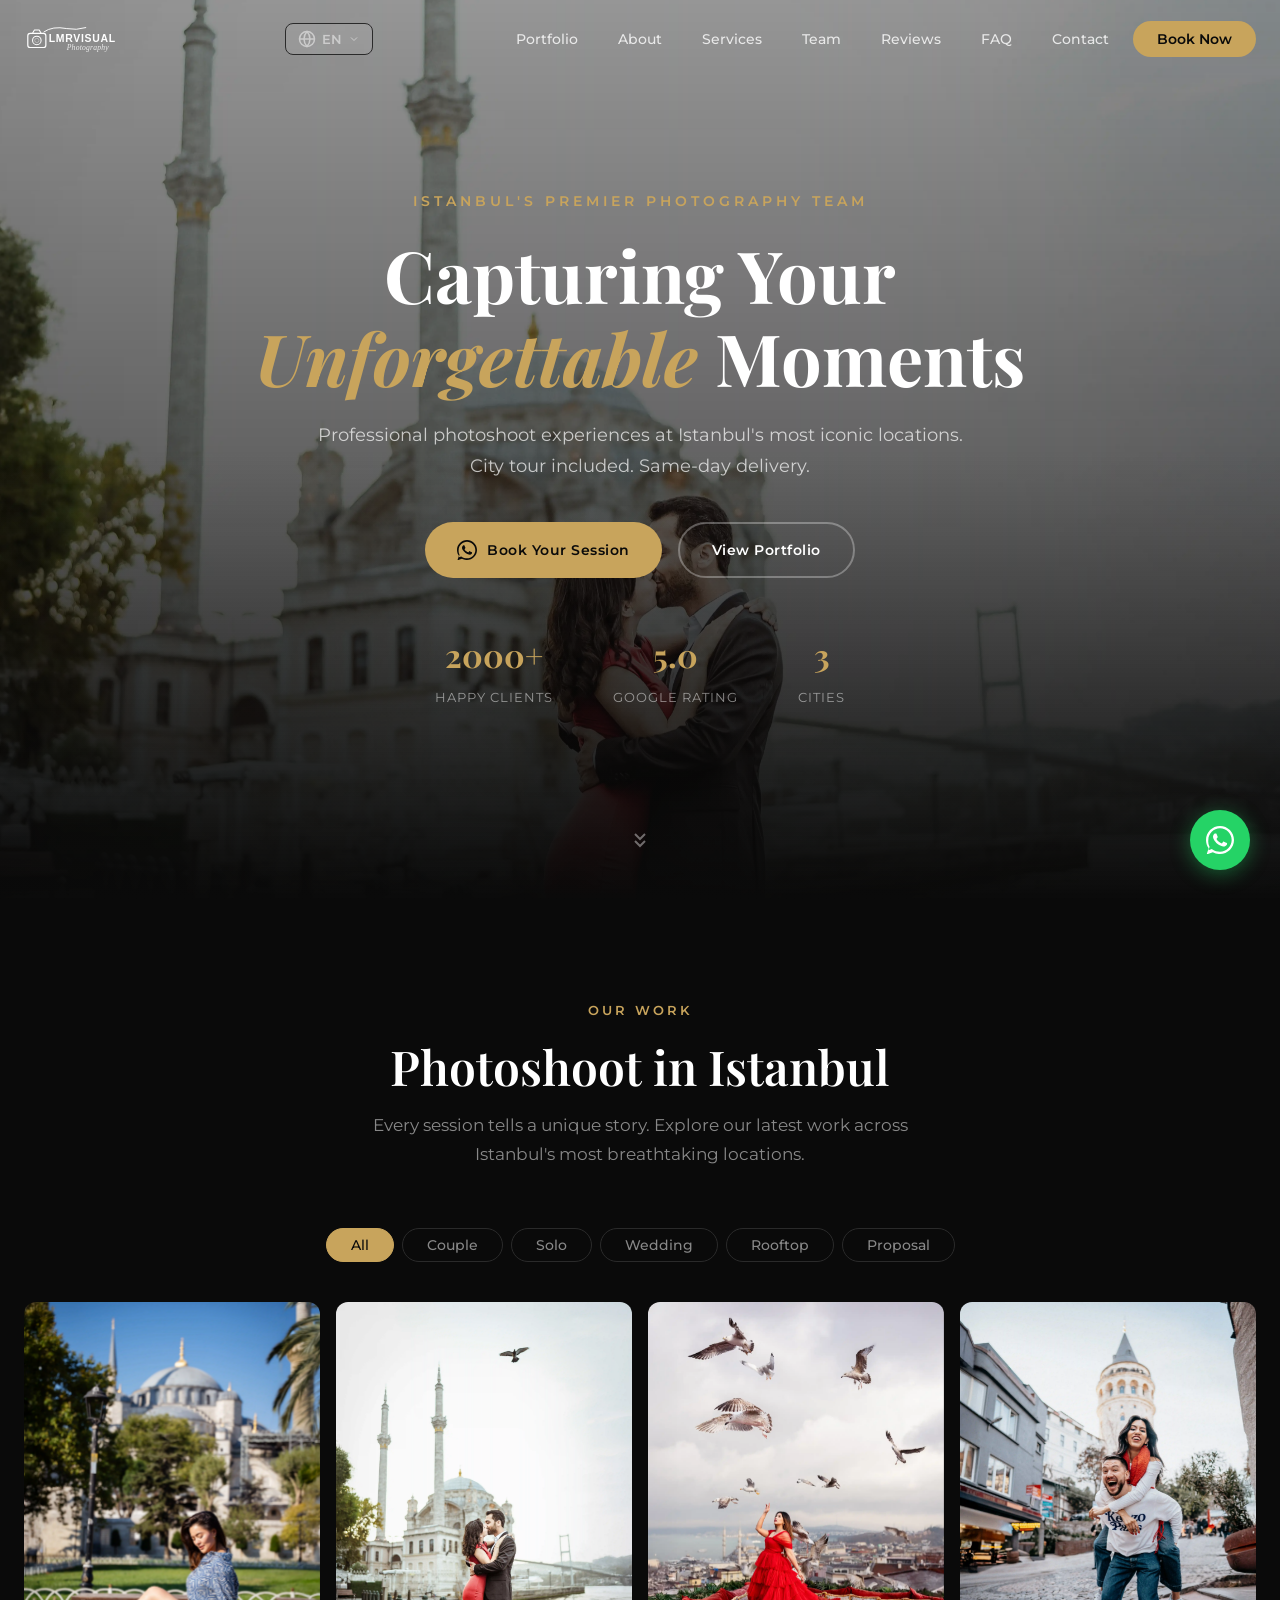
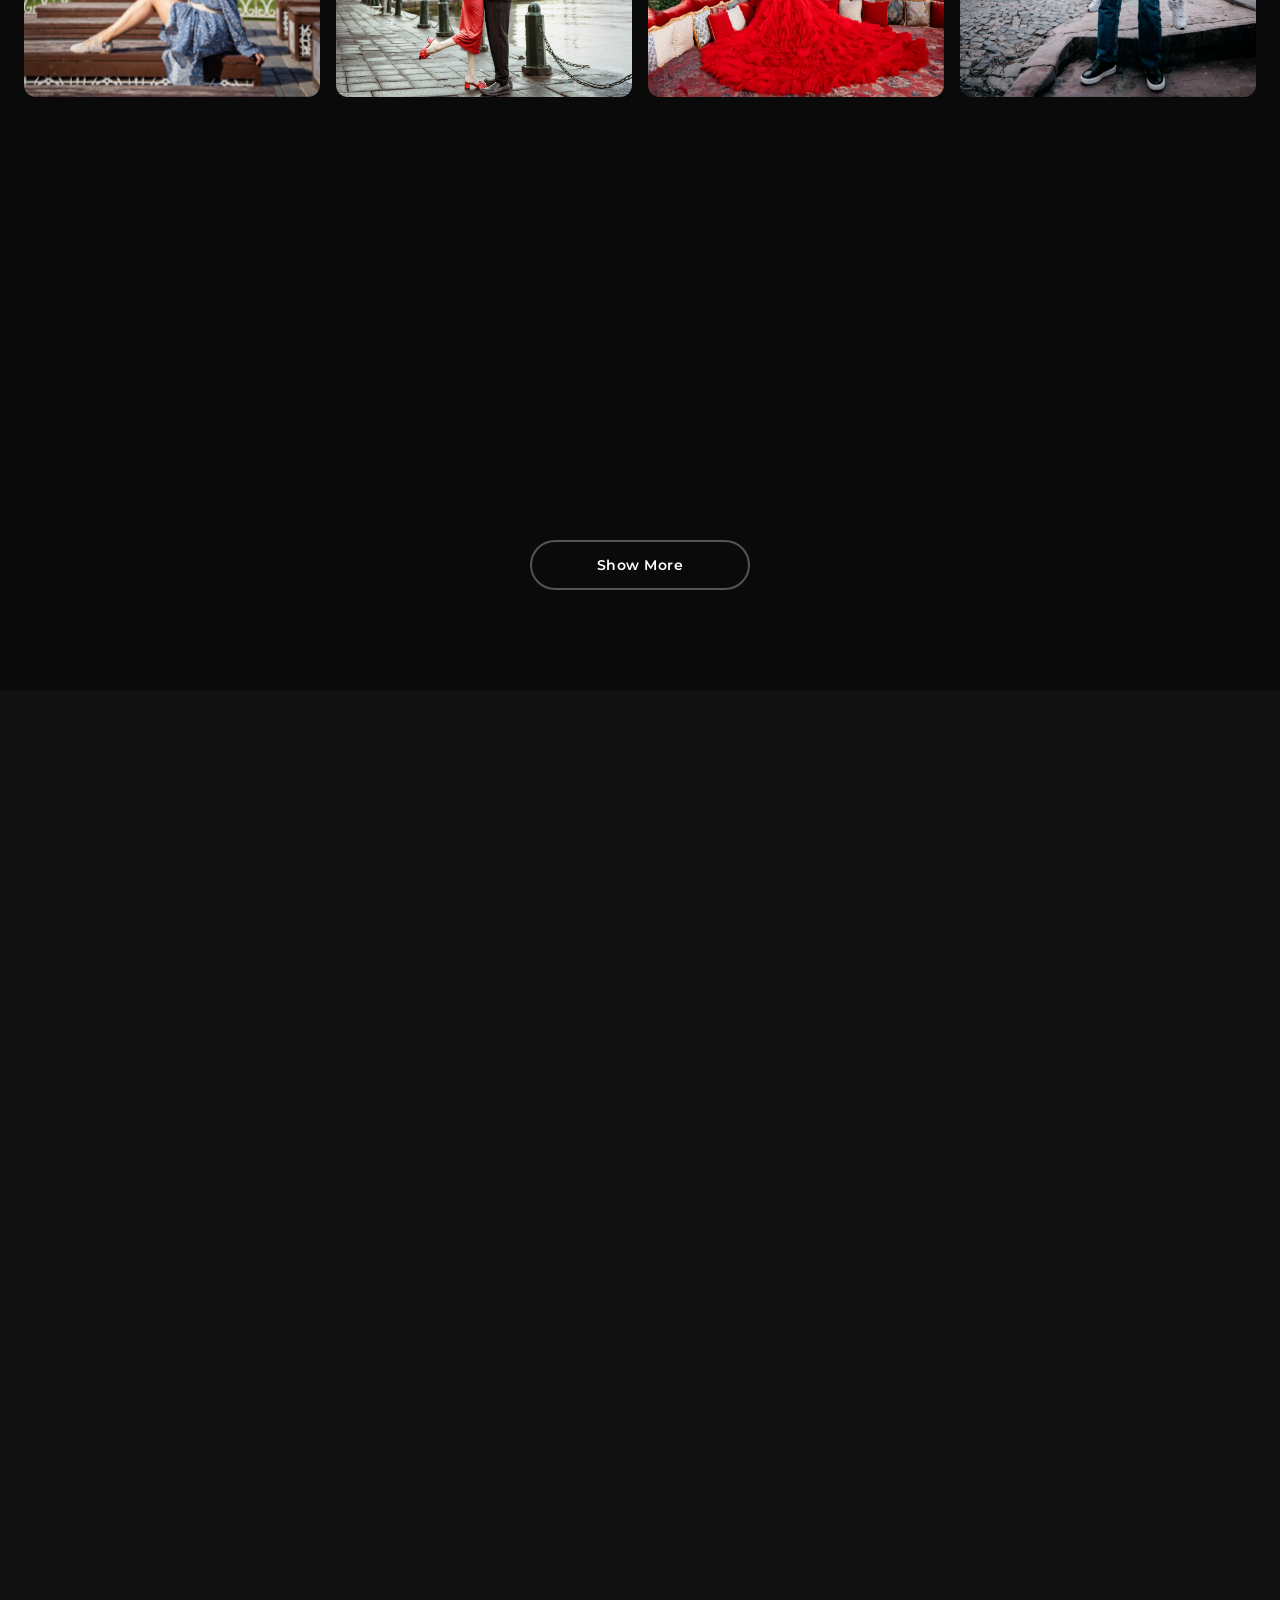
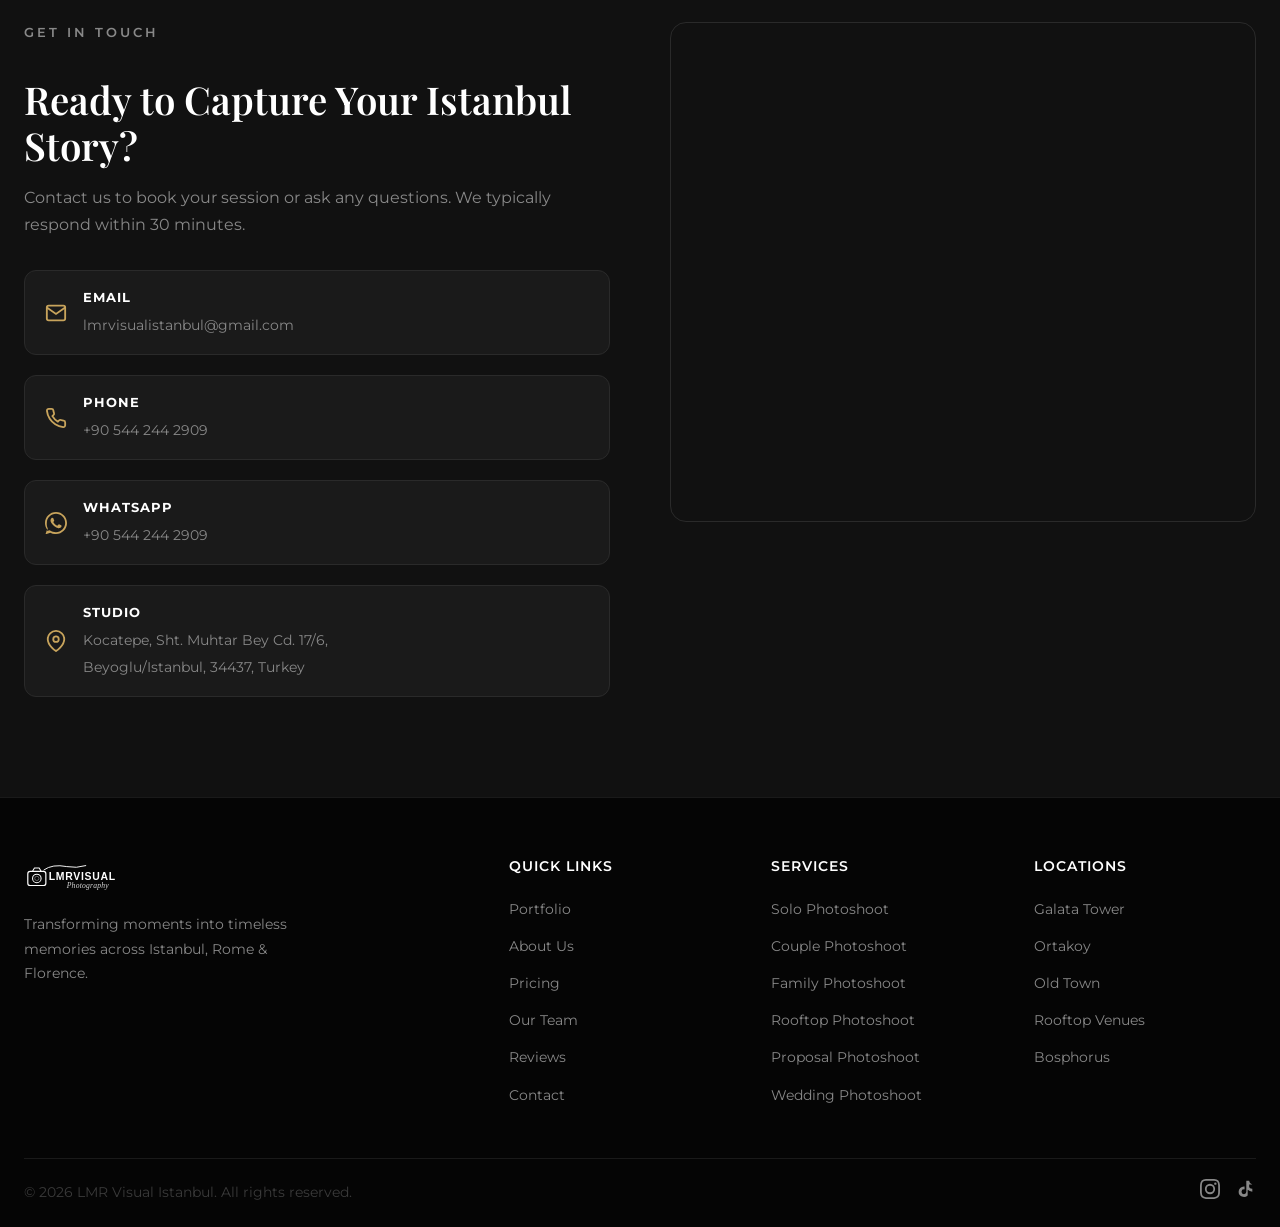
==== commit 2cdefd1f: "Add Vercel Analytics script Co-Authored-By: Claude Opus 4.6 (1M context) <noreply@anthropic.com>" ====
--- a/index.html
+++ b/index.html
@@ -390,5 +390,6 @@
 
     <script src="js/i18n.js"></script>
     <script src="js/main.js"></script>
+    <script defer src="/_vercel/insights/script.js"></script>
 </body>
 </html>
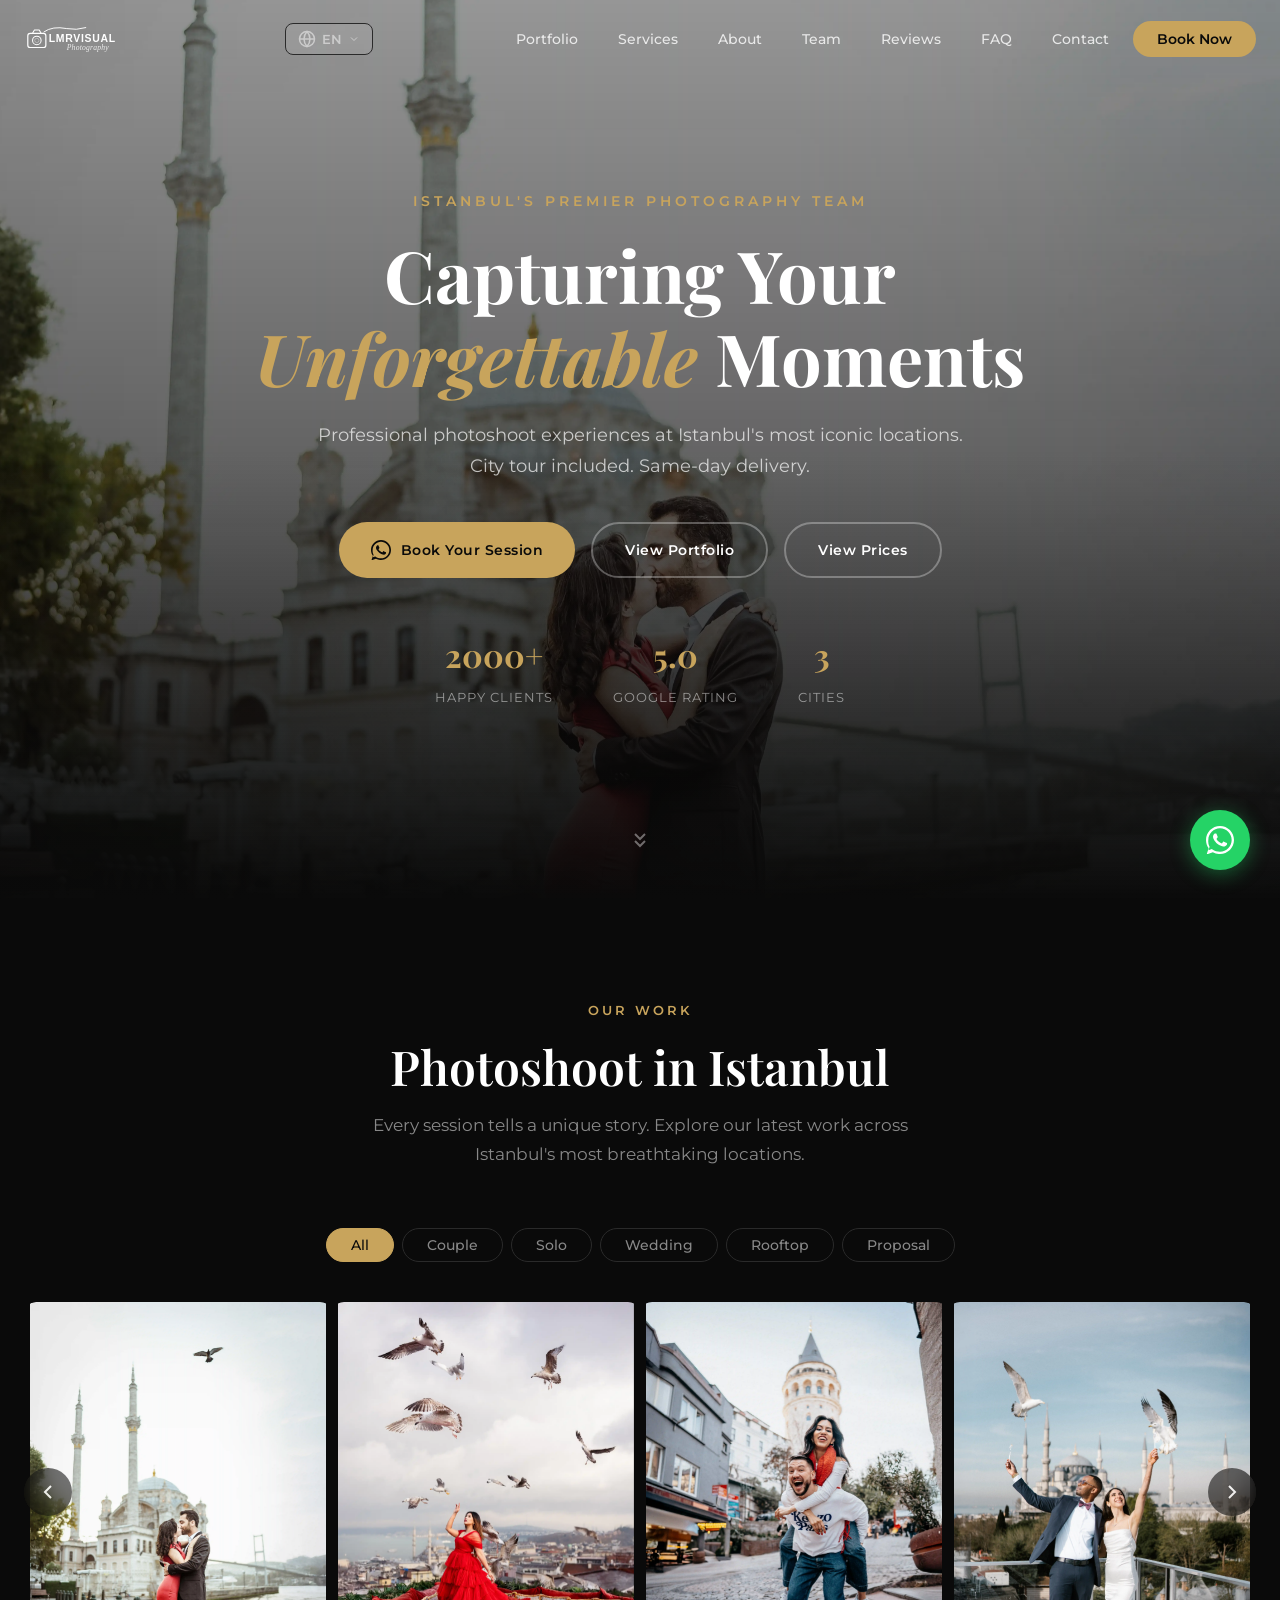
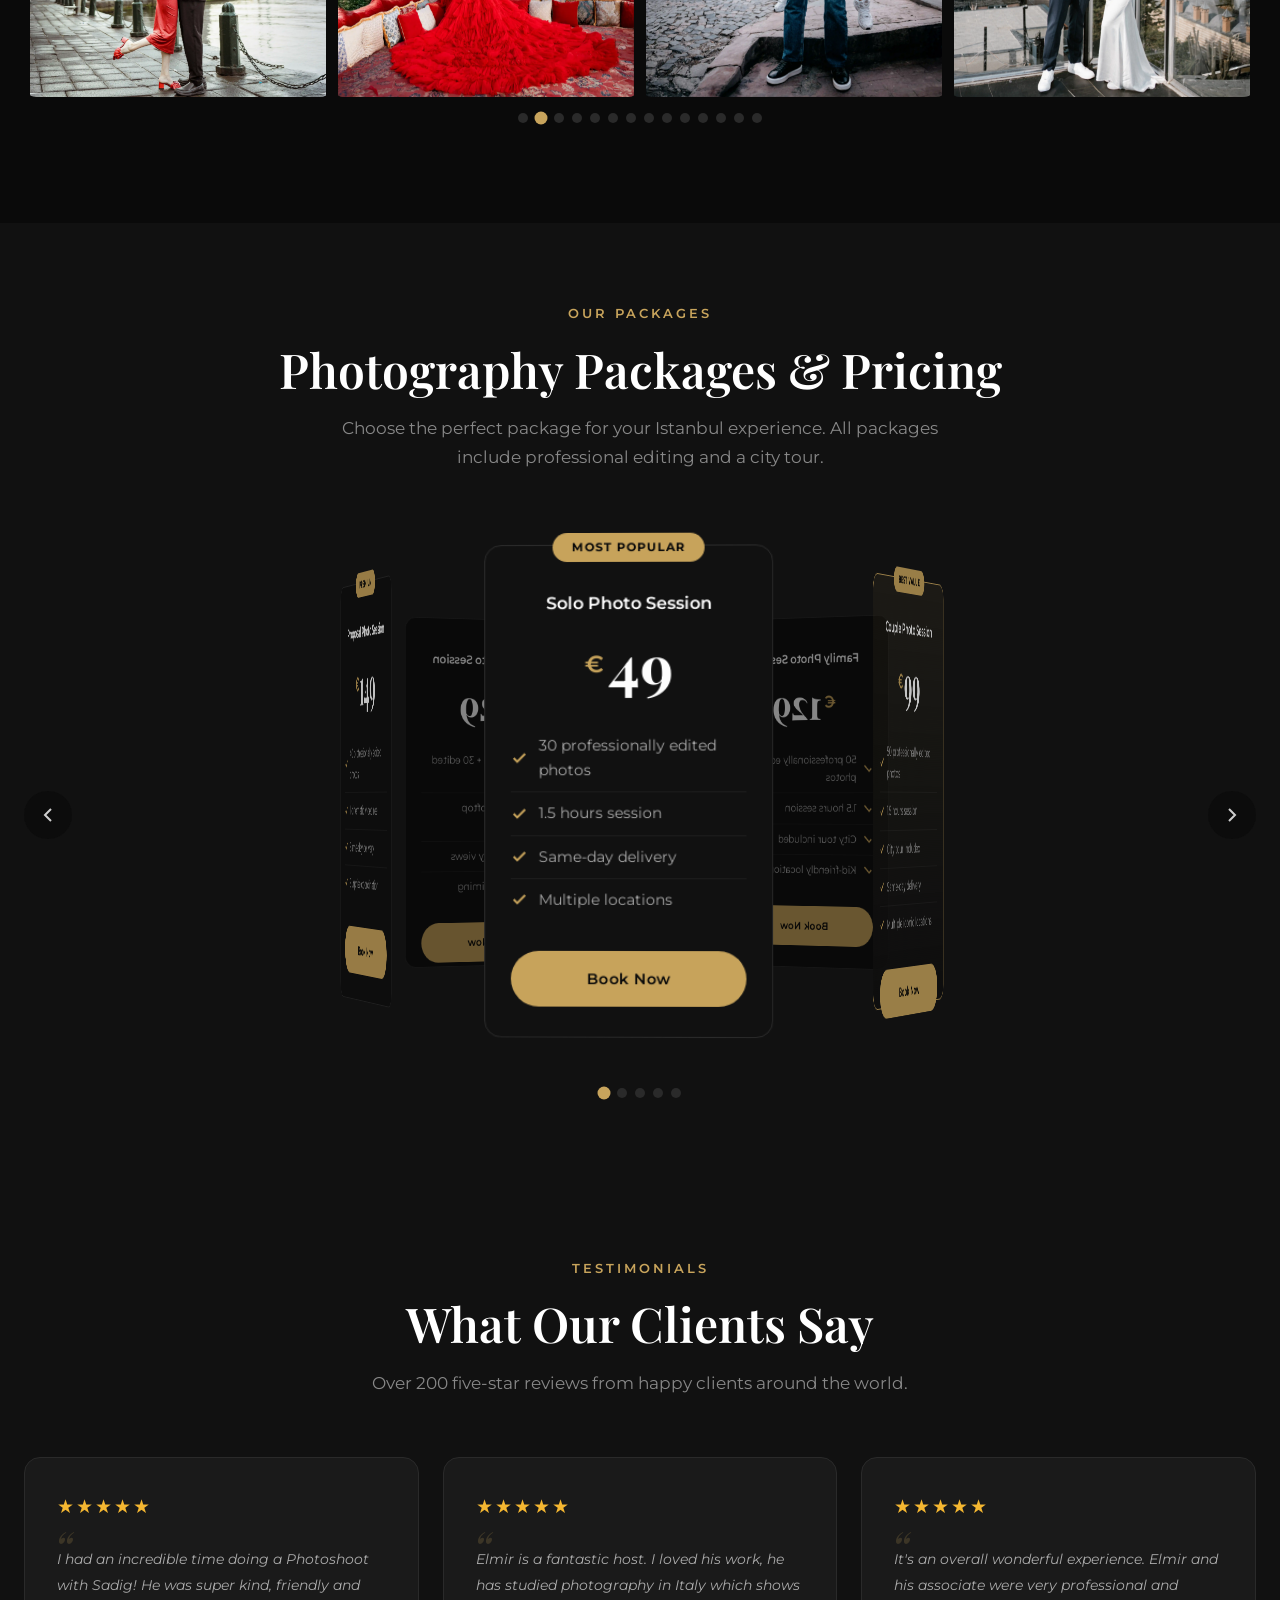
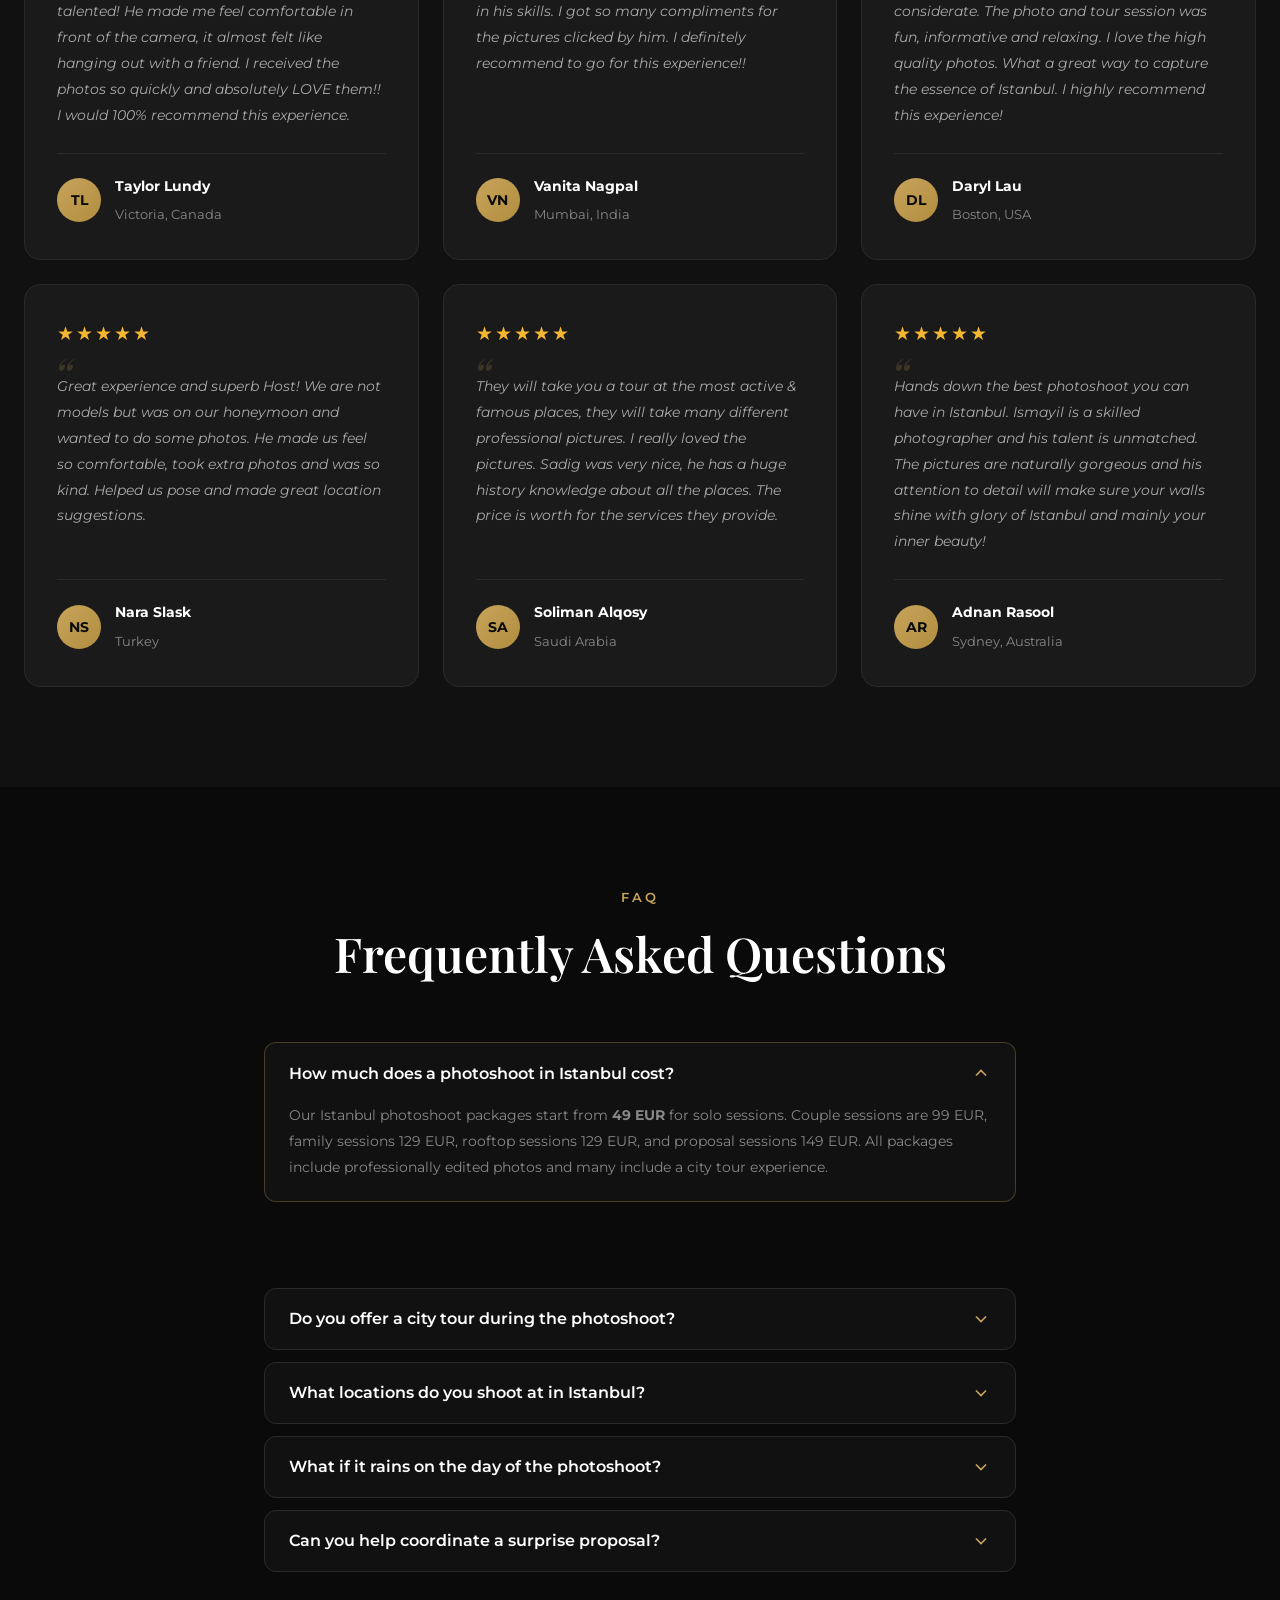
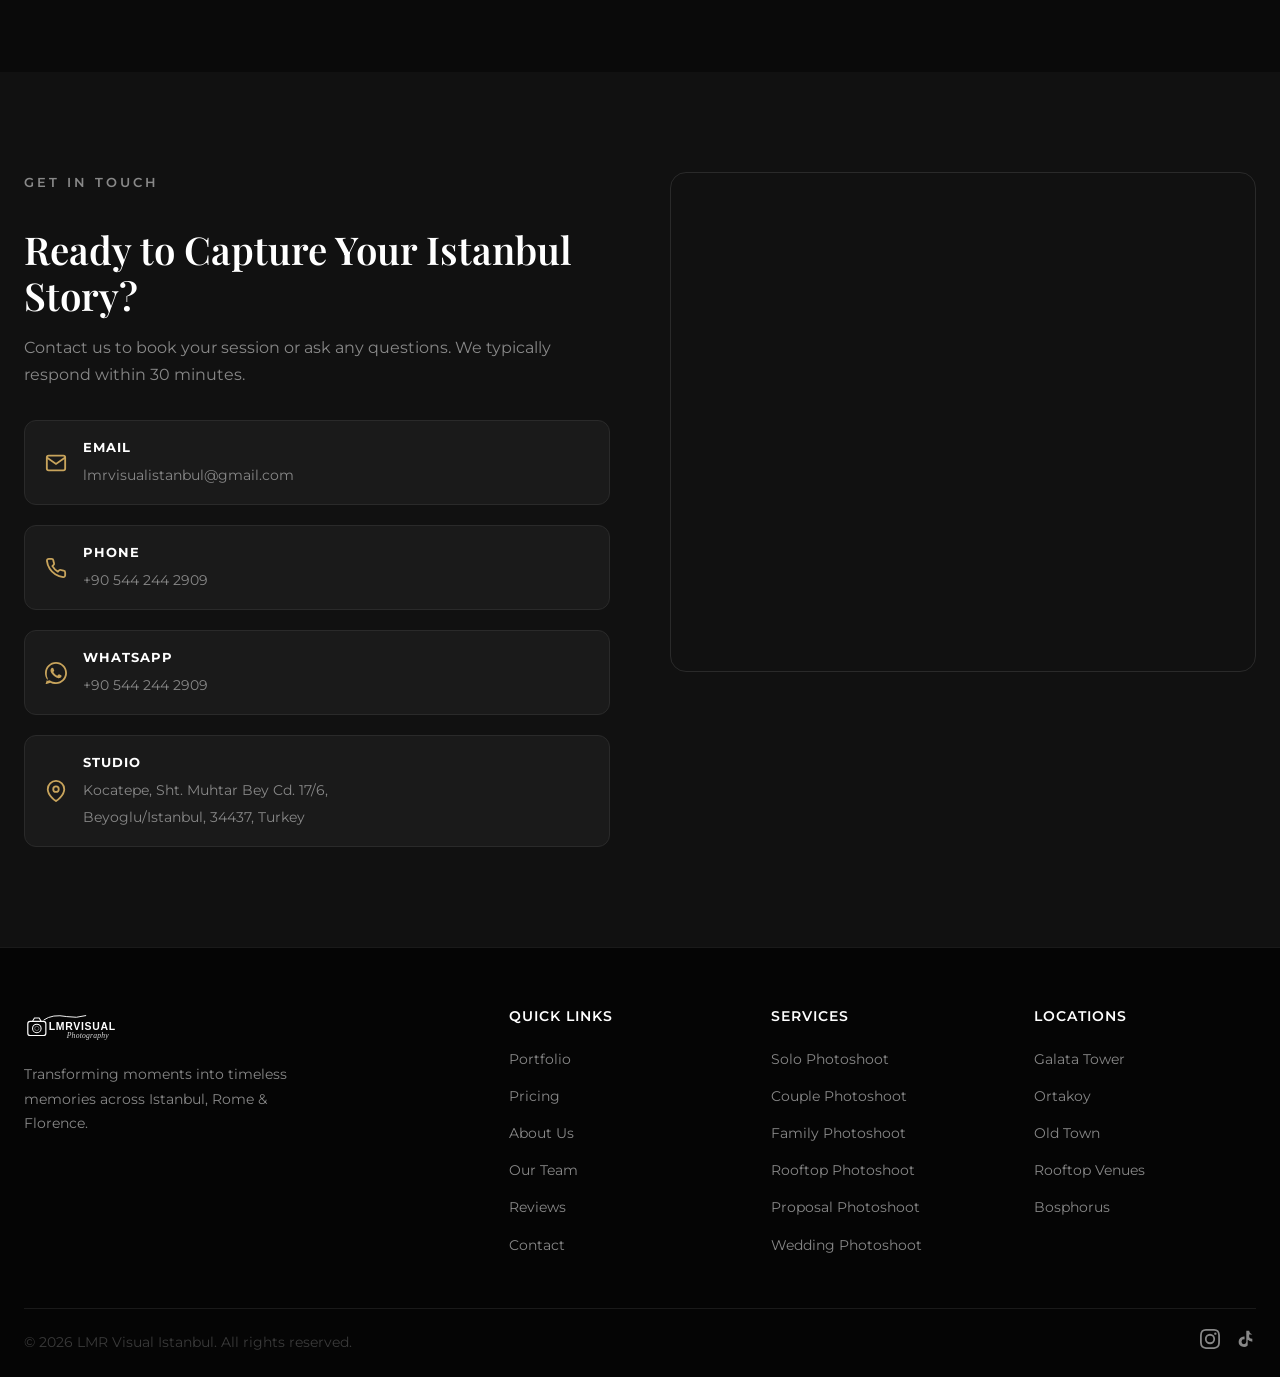
==== commit d1386868: "Redesign: 3D pricing carousel, portfolio slider, separate about/team pages - Portfolio: horizontal a" ====
--- a/index.html
+++ b/index.html
@@ -120,9 +120,9 @@
             </div>
             <ul class="nav-menu" id="navMenu">
                 <li><a href="#portfolio" data-i18n="nav.portfolio">Portfolio</a></li>
-                <li><a href="#about" data-i18n="nav.about">About</a></li>
                 <li><a href="#services" data-i18n="nav.services">Services</a></li>
-                <li><a href="#team" data-i18n="nav.team">Team</a></li>
+                <li><a href="about.html" data-i18n="nav.about">About</a></li>
+                <li><a href="team.html" data-i18n="nav.team">Team</a></li>
                 <li><a href="#reviews" data-i18n="nav.reviews">Reviews</a></li>
                 <li><a href="#faq" data-i18n="nav.faq">FAQ</a></li>
                 <li><a href="#contact" data-i18n="nav.contact">Contact</a></li>
@@ -145,6 +145,7 @@
                     <span data-i18n="hero.cta1">Book Your Session</span>
                 </a>
                 <a href="#portfolio" class="btn btn-outline"><span data-i18n="hero.cta2">View Portfolio</span></a>
+                <a href="#services" class="btn btn-outline"><span data-i18n="hero.cta3">View Prices</span></a>
             </div>
             <div class="hero-stats">
                 <div class="stat"><strong>2000+</strong><span data-i18n="hero.stat1.label">Happy Clients</span></div>
@@ -171,56 +172,31 @@
                 <button class="filter-btn" data-filter="rooftop" role="tab" aria-selected="false" data-i18n="filter.rooftop">Rooftop</button>
                 <button class="filter-btn" data-filter="proposal" role="tab" aria-selected="false" data-i18n="filter.proposal">Proposal</button>
             </div>
-            <div class="portfolio-grid">
-                <article class="portfolio-item" data-category="solo"><div class="portfolio-img"><img src="images/portfolio/solo-photoshoot-istanbul.webp" alt="Solo photoshoot Istanbul Old Town" width="600" height="800" loading="lazy"><div class="portfolio-overlay"><h3 data-i18n="p1.title">Solo Photoshoot</h3><p data-i18n="p1.loc">Istanbul Old Town</p></div></div></article>
-                <article class="portfolio-item" data-category="couple"><div class="portfolio-img"><img src="images/portfolio/ortakoy-couple-photoshoot.webp" alt="Couple photoshoot Ortakoy Mosque Istanbul" width="600" height="800" loading="lazy"><div class="portfolio-overlay"><h3 data-i18n="p2.title">Couple Photoshoot</h3><p data-i18n="p2.loc">Ortakoy Mosque</p></div></div></article>
-                <article class="portfolio-item" data-category="solo"><div class="portfolio-img"><img src="images/portfolio/istanbul-flying-dress.webp" alt="Flying dress photoshoot Istanbul" width="600" height="800" loading="lazy"><div class="portfolio-overlay"><h3 data-i18n="p3.title">Flying Dress</h3><p data-i18n="p3.loc">Istanbul Panoramic</p></div></div></article>
-                <article class="portfolio-item" data-category="couple"><div class="portfolio-img"><img src="images/portfolio/galata-tower-couple.webp" alt="Couple photoshoot Galata Tower" width="600" height="800" loading="lazy"><div class="portfolio-overlay"><h3 data-i18n="p4.title">Couple Photoshoot</h3><p data-i18n="p4.loc">Galata Tower</p></div></div></article>
-                <article class="portfolio-item" data-category="couple"><div class="portfolio-img"><img src="images/portfolio/couple-photoshoot-price.webp" alt="Couple session Istanbul streets" width="600" height="800" loading="lazy"><div class="portfolio-overlay"><h3 data-i18n="p5.title">Couple Session</h3><p data-i18n="p5.loc">Istanbul Streets</p></div></div></article>
-                <article class="portfolio-item" data-category="solo"><div class="portfolio-img"><img src="images/portfolio/vespa-photoshoot.webp" alt="Vespa photoshoot vintage Istanbul" width="600" height="800" loading="lazy"><div class="portfolio-overlay"><h3 data-i18n="p6.title">Vespa Photoshoot</h3><p data-i18n="p6.loc">Vintage Istanbul</p></div></div></article>
-                <article class="portfolio-item" data-category="proposal"><div class="portfolio-img"><img src="images/portfolio/surprise-proposal.webp" alt="Surprise proposal photoshoot Istanbul" width="600" height="800" loading="lazy"><div class="portfolio-overlay"><h3 data-i18n="p7.title">Surprise Proposal</h3><p data-i18n="p7.loc">Istanbul</p></div></div></article>
-                <article class="portfolio-item" data-category="solo"><div class="portfolio-img"><img src="images/portfolio/old-tunnel.webp" alt="Artistic photoshoot historic tunnel" width="600" height="800" loading="lazy"><div class="portfolio-overlay"><h3 data-i18n="p8.title">Artistic Session</h3><p data-i18n="p8.loc">Historic Tunnel</p></div></div></article>
-                <article class="portfolio-item" data-category="couple"><div class="portfolio-img"><img src="images/portfolio/couple-galata-tower.webp" alt="Golden hour couple Galata Tower" width="600" height="800" loading="lazy"><div class="portfolio-overlay"><h3 data-i18n="p9.title">Golden Hour</h3><p data-i18n="p9.loc">Galata Tower</p></div></div></article>
-                <article class="portfolio-item" data-category="wedding"><div class="portfolio-img"><img src="images/portfolio/pre-wedding.webp" alt="Pre-wedding photoshoot Istanbul" width="600" height="800" loading="lazy"><div class="portfolio-overlay"><h3 data-i18n="p10.title">Pre-Wedding</h3><p data-i18n="p10.loc">Historical Peninsula</p></div></div></article>
-                <article class="portfolio-item" data-category="rooftop"><div class="portfolio-img"><img src="images/portfolio/rooftop-dress.webp" alt="Rooftop flying dress Istanbul skyline" width="600" height="800" loading="lazy"><div class="portfolio-overlay"><h3 data-i18n="p11.title">Flying Dress</h3><p data-i18n="p11.loc">Rooftop Session</p></div></div></article>
-                <article class="portfolio-item" data-category="solo"><div class="portfolio-img"><img src="images/portfolio/istanbul-solo-2.webp" alt="Solo portrait colorful streets" width="600" height="800" loading="lazy"><div class="portfolio-overlay"><h3 data-i18n="p12.title">Solo Portrait</h3><p data-i18n="p12.loc">Colorful Streets</p></div></div></article>
-                <article class="portfolio-item" data-category="rooftop"><div class="portfolio-img"><img src="images/portfolio/rooftop-photoshoot.webp" alt="Rooftop photoshoot Bosphorus view" width="600" height="800" loading="lazy"><div class="portfolio-overlay"><h3 data-i18n="p13.title">Rooftop Session</h3><p data-i18n="p13.loc">Bosphorus View</p></div></div></article>
-                <article class="portfolio-item" data-category="solo"><div class="portfolio-img"><img src="images/portfolio/istanbul-solo-3.webp" alt="Solo session cultural district" width="600" height="800" loading="lazy"><div class="portfolio-overlay"><h3 data-i18n="p14.title">Solo Session</h3><p data-i18n="p14.loc">Cultural District</p></div></div></article>
-                <article class="portfolio-item" data-category="rooftop"><div class="portfolio-img"><img src="images/portfolio/istanbul-rooftop-2.webp" alt="Sunset rooftop mosque silhouette" width="600" height="800" loading="lazy"><div class="portfolio-overlay"><h3 data-i18n="p15.title">Sunset Rooftop</h3><p data-i18n="p15.loc">Mosque Silhouette</p></div></div></article>
-                <article class="portfolio-item" data-category="wedding"><div class="portfolio-img"><img src="images/portfolio/istanbul-wedding.webp" alt="Wedding photoshoot Istanbul landmarks" width="600" height="800" loading="lazy"><div class="portfolio-overlay"><h3 data-i18n="p16.title">Wedding Shoot</h3><p data-i18n="p16.loc">Istanbul Landmarks</p></div></div></article>
-                <article class="portfolio-item" data-category="proposal"><div class="portfolio-img"><img src="images/portfolio/proposal-ortakoy.webp" alt="Proposal photoshoot Ortakoy waterfront" width="600" height="800" loading="lazy"><div class="portfolio-overlay"><h3 data-i18n="p17.title">Proposal</h3><p data-i18n="p17.loc">Ortakoy Waterfront</p></div></div></article>
-            </div>
-            <div class="portfolio-more-wrap">
-                <button class="btn btn-outline portfolio-more-btn" id="portfolioMoreBtn" data-i18n="portfolio.more">Show More</button>
-            </div>
-        </div>
-    </section>
-
-    <!-- About -->
-    <section class="section about" id="about">
-        <div class="container">
-            <div class="about-grid">
-                <div class="about-image">
-                    <img src="images/about.webp" alt="LMR Visual photography team at work" width="600" height="800" loading="lazy">
-                    <div class="about-badge"><strong data-i18n="about.badge.value">8+</strong><span data-i18n="about.badge.label">Years of Experience</span></div>
-                </div>
-                <div class="about-content">
-                    <p class="section-tag" data-i18n="about.tag">Who We Are</p>
-                    <h2 data-i18n="about.title">Istanbul's Most Trusted Photography Team</h2>
-                    <p data-i18n="about.p1">Welcome to LMR Visual, where we transform fleeting moments into timeless memories. Our team of experienced photographers and guides will take you on an immersive journey through Istanbul's most stunning locations.</p>
-                    <p data-i18n="about.p2">From iconic historical landmarks to hidden gems, experience Istanbul like never before and leave with breathtaking photographs you'll treasure forever.</p>
-                    <div class="about-features">
-                        <div class="feature"><div class="feature-icon"><svg width="24" height="24" viewBox="0 0 24 24" fill="none" stroke="currentColor" stroke-width="2"><path d="M23 19a2 2 0 01-2 2H3a2 2 0 01-2-2V8a2 2 0 012-2h4l2-3h6l2 3h4a2 2 0 012 2z"/><circle cx="12" cy="13" r="4"/></svg></div><div><h4 data-i18n="about.f1.title">Professional Equipment</h4><p data-i18n="about.f1.desc">Sony full-frame cameras & premium lenses</p></div></div>
-                        <div class="feature"><div class="feature-icon"><svg width="24" height="24" viewBox="0 0 24 24" fill="none" stroke="currentColor" stroke-width="2"><circle cx="12" cy="12" r="10"/><polyline points="12 6 12 12 16 14"/></svg></div><div><h4 data-i18n="about.f2.title">Same-Day Delivery</h4><p data-i18n="about.f2.desc">Receive your edited photos within hours</p></div></div>
-                        <div class="feature"><div class="feature-icon"><svg width="24" height="24" viewBox="0 0 24 24" fill="none" stroke="currentColor" stroke-width="2"><path d="M12 22s8-4 8-10V5l-8-3-8 3v7c0 6 8 10 8 10z"/></svg></div><div><h4 data-i18n="about.f3.title">100% Money-Back Guarantee</h4><p data-i18n="about.f3.desc">Your satisfaction is our top priority</p></div></div>
-                        <div class="feature"><div class="feature-icon"><svg width="24" height="24" viewBox="0 0 24 24" fill="none" stroke="currentColor" stroke-width="2"><path d="M21 10c0 7-9 13-9 13s-9-6-9-13a9 9 0 0118 0z"/><circle cx="12" cy="10" r="3"/></svg></div><div><h4 data-i18n="about.f4.title">City Tour Included</h4><p data-i18n="about.f4.desc">Explore Istanbul while getting photographed</p></div></div>
-                    </div>
-                    <div class="about-capacity">
-                        <h4 data-i18n="about.capacity">Monthly Capacity</h4>
-                        <div class="capacity-bar"><div class="capacity-fill" data-value="75"></div></div>
-                        <div class="capacity-info"><span><strong>150</strong> <span data-i18n="about.cap1">sessions/month</span></span><span><strong>113</strong> <span data-i18n="about.cap2">booked</span></span><span class="highlight"><strong>37</strong> <span data-i18n="about.cap3">available</span></span></div>
-                    </div>
-                </div>
+            <div class="carousel portfolio-carousel" role="region" aria-label="Portfolio gallery">
+                <div class="carousel-scene">
+                    <div class="carousel-track">
+                        <article class="carousel-slide portfolio-item" data-category="solo"><div class="portfolio-img"><img src="images/portfolio/solo-photoshoot-istanbul.webp" alt="Solo photoshoot Istanbul Old Town" width="600" height="800" loading="lazy"><div class="portfolio-overlay"><h3 data-i18n="p1.title">Solo Photoshoot</h3><p data-i18n="p1.loc">Istanbul Old Town</p></div></div></article>
+                        <article class="carousel-slide portfolio-item" data-category="couple"><div class="portfolio-img"><img src="images/portfolio/ortakoy-couple-photoshoot.webp" alt="Couple photoshoot Ortakoy Mosque Istanbul" width="600" height="800" loading="lazy"><div class="portfolio-overlay"><h3 data-i18n="p2.title">Couple Photoshoot</h3><p data-i18n="p2.loc">Ortakoy Mosque</p></div></div></article>
+                        <article class="carousel-slide portfolio-item" data-category="solo"><div class="portfolio-img"><img src="images/portfolio/istanbul-flying-dress.webp" alt="Flying dress photoshoot Istanbul" width="600" height="800" loading="lazy"><div class="portfolio-overlay"><h3 data-i18n="p3.title">Flying Dress</h3><p data-i18n="p3.loc">Istanbul Panoramic</p></div></div></article>
+                        <article class="carousel-slide portfolio-item" data-category="couple"><div class="portfolio-img"><img src="images/portfolio/galata-tower-couple.webp" alt="Couple photoshoot Galata Tower" width="600" height="800" loading="lazy"><div class="portfolio-overlay"><h3 data-i18n="p4.title">Couple Photoshoot</h3><p data-i18n="p4.loc">Galata Tower</p></div></div></article>
+                        <article class="carousel-slide portfolio-item" data-category="couple"><div class="portfolio-img"><img src="images/portfolio/couple-photoshoot-price.webp" alt="Couple session Istanbul streets" width="600" height="800" loading="lazy"><div class="portfolio-overlay"><h3 data-i18n="p5.title">Couple Session</h3><p data-i18n="p5.loc">Istanbul Streets</p></div></div></article>
+                        <article class="carousel-slide portfolio-item" data-category="solo"><div class="portfolio-img"><img src="images/portfolio/vespa-photoshoot.webp" alt="Vespa photoshoot vintage Istanbul" width="600" height="800" loading="lazy"><div class="portfolio-overlay"><h3 data-i18n="p6.title">Vespa Photoshoot</h3><p data-i18n="p6.loc">Vintage Istanbul</p></div></div></article>
+                        <article class="carousel-slide portfolio-item" data-category="proposal"><div class="portfolio-img"><img src="images/portfolio/surprise-proposal.webp" alt="Surprise proposal photoshoot Istanbul" width="600" height="800" loading="lazy"><div class="portfolio-overlay"><h3 data-i18n="p7.title">Surprise Proposal</h3><p data-i18n="p7.loc">Istanbul</p></div></div></article>
+                        <article class="carousel-slide portfolio-item" data-category="solo"><div class="portfolio-img"><img src="images/portfolio/old-tunnel.webp" alt="Artistic photoshoot historic tunnel" width="600" height="800" loading="lazy"><div class="portfolio-overlay"><h3 data-i18n="p8.title">Artistic Session</h3><p data-i18n="p8.loc">Historic Tunnel</p></div></div></article>
+                        <article class="carousel-slide portfolio-item" data-category="couple"><div class="portfolio-img"><img src="images/portfolio/couple-galata-tower.webp" alt="Golden hour couple Galata Tower" width="600" height="800" loading="lazy"><div class="portfolio-overlay"><h3 data-i18n="p9.title">Golden Hour</h3><p data-i18n="p9.loc">Galata Tower</p></div></div></article>
+                        <article class="carousel-slide portfolio-item" data-category="wedding"><div class="portfolio-img"><img src="images/portfolio/pre-wedding.webp" alt="Pre-wedding photoshoot Istanbul" width="600" height="800" loading="lazy"><div class="portfolio-overlay"><h3 data-i18n="p10.title">Pre-Wedding</h3><p data-i18n="p10.loc">Historical Peninsula</p></div></div></article>
+                        <article class="carousel-slide portfolio-item" data-category="rooftop"><div class="portfolio-img"><img src="images/portfolio/rooftop-dress.webp" alt="Rooftop flying dress Istanbul skyline" width="600" height="800" loading="lazy"><div class="portfolio-overlay"><h3 data-i18n="p11.title">Flying Dress</h3><p data-i18n="p11.loc">Rooftop Session</p></div></div></article>
+                        <article class="carousel-slide portfolio-item" data-category="solo"><div class="portfolio-img"><img src="images/portfolio/istanbul-solo-2.webp" alt="Solo portrait colorful streets" width="600" height="800" loading="lazy"><div class="portfolio-overlay"><h3 data-i18n="p12.title">Solo Portrait</h3><p data-i18n="p12.loc">Colorful Streets</p></div></div></article>
+                        <article class="carousel-slide portfolio-item" data-category="rooftop"><div class="portfolio-img"><img src="images/portfolio/rooftop-photoshoot.webp" alt="Rooftop photoshoot Bosphorus view" width="600" height="800" loading="lazy"><div class="portfolio-overlay"><h3 data-i18n="p13.title">Rooftop Session</h3><p data-i18n="p13.loc">Bosphorus View</p></div></div></article>
+                        <article class="carousel-slide portfolio-item" data-category="solo"><div class="portfolio-img"><img src="images/portfolio/istanbul-solo-3.webp" alt="Solo session cultural district" width="600" height="800" loading="lazy"><div class="portfolio-overlay"><h3 data-i18n="p14.title">Solo Session</h3><p data-i18n="p14.loc">Cultural District</p></div></div></article>
+                        <article class="carousel-slide portfolio-item" data-category="rooftop"><div class="portfolio-img"><img src="images/portfolio/istanbul-rooftop-2.webp" alt="Sunset rooftop mosque silhouette" width="600" height="800" loading="lazy"><div class="portfolio-overlay"><h3 data-i18n="p15.title">Sunset Rooftop</h3><p data-i18n="p15.loc">Mosque Silhouette</p></div></div></article>
+                        <article class="carousel-slide portfolio-item" data-category="wedding"><div class="portfolio-img"><img src="images/portfolio/istanbul-wedding.webp" alt="Wedding photoshoot Istanbul landmarks" width="600" height="800" loading="lazy"><div class="portfolio-overlay"><h3 data-i18n="p16.title">Wedding Shoot</h3><p data-i18n="p16.loc">Istanbul Landmarks</p></div></div></article>
+                        <article class="carousel-slide portfolio-item" data-category="proposal"><div class="portfolio-img"><img src="images/portfolio/proposal-ortakoy.webp" alt="Proposal photoshoot Ortakoy waterfront" width="600" height="800" loading="lazy"><div class="portfolio-overlay"><h3 data-i18n="p17.title">Proposal</h3><p data-i18n="p17.loc">Ortakoy Waterfront</p></div></div></article>
+                    </div>
+                </div>
+                <button class="carousel-btn carousel-btn-prev" aria-label="Previous"><svg width="24" height="24" viewBox="0 0 24 24" fill="none" stroke="currentColor" stroke-width="2"><polyline points="15 18 9 12 15 6"/></svg></button>
+                <button class="carousel-btn carousel-btn-next" aria-label="Next"><svg width="24" height="24" viewBox="0 0 24 24" fill="none" stroke="currentColor" stroke-width="2"><polyline points="9 18 15 12 9 6"/></svg></button>
+                <div class="carousel-dots"></div>
             </div>
         </div>
     </section>
@@ -233,39 +209,19 @@
                 <h2 data-i18n="services.title">Photography Packages & Pricing</h2>
                 <p class="section-desc" data-i18n="services.desc">Choose the perfect package for your Istanbul experience. All packages include professional editing and a city tour.</p>
             </div>
-            <div class="pricing-grid">
-                <div class="pricing-card"><div class="pricing-badge" data-i18n="services.badge1">Most Popular</div><h3 data-i18n="services.s1.name">Solo Photo Session</h3><div class="pricing-price"><span class="currency">&euro;</span><span class="amount">49</span></div><ul class="pricing-features"><li><svg width="16" height="16" viewBox="0 0 24 24" fill="none" stroke="currentColor" stroke-width="3"><polyline points="20 6 9 17 4 12"/></svg><span data-i18n="services.s1.f1">30 professionally edited photos</span></li><li><svg width="16" height="16" viewBox="0 0 24 24" fill="none" stroke="currentColor" stroke-width="3"><polyline points="20 6 9 17 4 12"/></svg><span data-i18n="services.s1.f2">1.5 hours session</span></li><li><svg width="16" height="16" viewBox="0 0 24 24" fill="none" stroke="currentColor" stroke-width="3"><polyline points="20 6 9 17 4 12"/></svg><span data-i18n="services.s1.f3">Same-day delivery</span></li><li><svg width="16" height="16" viewBox="0 0 24 24" fill="none" stroke="currentColor" stroke-width="3"><polyline points="20 6 9 17 4 12"/></svg><span data-i18n="services.s1.f4">Multiple locations</span></li></ul><a href="https://wa.me/905442442909?text=Hi%2C%20I%20would%20like%20to%20book%20a%20Solo%20Photo%20Session" class="btn btn-primary" target="_blank" rel="noopener" data-i18n="services.book">Book Now</a></div>
-                <div class="pricing-card featured"><div class="pricing-badge" data-i18n="services.badge2">Best Value</div><h3 data-i18n="services.s2.name">Couple Photo Session</h3><div class="pricing-price"><span class="currency">&euro;</span><span class="amount">99</span></div><ul class="pricing-features"><li><svg width="16" height="16" viewBox="0 0 24 24" fill="none" stroke="currentColor" stroke-width="3"><polyline points="20 6 9 17 4 12"/></svg><span data-i18n="services.s2.f1">50 professionally edited photos</span></li><li><svg width="16" height="16" viewBox="0 0 24 24" fill="none" stroke="currentColor" stroke-width="3"><polyline points="20 6 9 17 4 12"/></svg><span data-i18n="services.s2.f2">1.5 hours session</span></li><li><svg width="16" height="16" viewBox="0 0 24 24" fill="none" stroke="currentColor" stroke-width="3"><polyline points="20 6 9 17 4 12"/></svg><span data-i18n="services.s2.f3">City tour included</span></li><li><svg width="16" height="16" viewBox="0 0 24 24" fill="none" stroke="currentColor" stroke-width="3"><polyline points="20 6 9 17 4 12"/></svg><span data-i18n="services.s2.f4">Same-day delivery</span></li><li><svg width="16" height="16" viewBox="0 0 24 24" fill="none" stroke="currentColor" stroke-width="3"><polyline points="20 6 9 17 4 12"/></svg><span data-i18n="services.s2.f5">Multiple iconic locations</span></li></ul><a href="https://wa.me/905442442909?text=Hi%2C%20I%20would%20like%20to%20book%20a%20Couple%20Photo%20Session" class="btn btn-primary" target="_blank" rel="noopener" data-i18n="services.book">Book Now</a></div>
-                <div class="pricing-card"><h3 data-i18n="services.s3.name">Family Photo Session</h3><div class="pricing-price"><span class="currency">&euro;</span><span class="amount">129</span></div><ul class="pricing-features"><li><svg width="16" height="16" viewBox="0 0 24 24" fill="none" stroke="currentColor" stroke-width="3"><polyline points="20 6 9 17 4 12"/></svg><span data-i18n="services.s3.f1">50 professionally edited photos</span></li><li><svg width="16" height="16" viewBox="0 0 24 24" fill="none" stroke="currentColor" stroke-width="3"><polyline points="20 6 9 17 4 12"/></svg><span data-i18n="services.s3.f2">1.5 hours session</span></li><li><svg width="16" height="16" viewBox="0 0 24 24" fill="none" stroke="currentColor" stroke-width="3"><polyline points="20 6 9 17 4 12"/></svg><span data-i18n="services.s3.f3">City tour included</span></li><li><svg width="16" height="16" viewBox="0 0 24 24" fill="none" stroke="currentColor" stroke-width="3"><polyline points="20 6 9 17 4 12"/></svg><span data-i18n="services.s3.f4">Kid-friendly locations</span></li></ul><a href="https://wa.me/905442442909?text=Hi%2C%20I%20would%20like%20to%20book%20a%20Family%20Photo%20Session" class="btn btn-primary" target="_blank" rel="noopener" data-i18n="services.book">Book Now</a></div>
-                <div class="pricing-card"><h3 data-i18n="services.s4.name">Rooftop Photo Session</h3><div class="pricing-price"><span class="currency">&euro;</span><span class="amount">129</span></div><ul class="pricing-features"><li><svg width="16" height="16" viewBox="0 0 24 24" fill="none" stroke="currentColor" stroke-width="3"><polyline points="20 6 9 17 4 12"/></svg><span data-i18n="services.s4.f1">100+ unedited + 30 edited photos</span></li><li><svg width="16" height="16" viewBox="0 0 24 24" fill="none" stroke="currentColor" stroke-width="3"><polyline points="20 6 9 17 4 12"/></svg><span data-i18n="services.s4.f2">2 stunning rooftop locations</span></li><li><svg width="16" height="16" viewBox="0 0 24 24" fill="none" stroke="currentColor" stroke-width="3"><polyline points="20 6 9 17 4 12"/></svg><span data-i18n="services.s4.f3">Panoramic city views</span></li><li><svg width="16" height="16" viewBox="0 0 24 24" fill="none" stroke="currentColor" stroke-width="3"><polyline points="20 6 9 17 4 12"/></svg><span data-i18n="services.s4.f4">Golden hour timing</span></li></ul><a href="https://wa.me/905442442909?text=Hi%2C%20I%20would%20like%20to%20book%20a%20Rooftop%20Photo%20Session" class="btn btn-primary" target="_blank" rel="noopener" data-i18n="services.book">Book Now</a></div>
-                <div class="pricing-card"><div class="pricing-badge" data-i18n="services.badge3">Premium</div><h3 data-i18n="services.s5.name">Proposal Photo Session</h3><div class="pricing-price"><span class="currency">&euro;</span><span class="amount">149</span></div><ul class="pricing-features"><li><svg width="16" height="16" viewBox="0 0 24 24" fill="none" stroke="currentColor" stroke-width="3"><polyline points="20 6 9 17 4 12"/></svg><span data-i18n="services.s5.f1">40 professionally edited photos</span></li><li><svg width="16" height="16" viewBox="0 0 24 24" fill="none" stroke="currentColor" stroke-width="3"><polyline points="20 6 9 17 4 12"/></svg><span data-i18n="services.s5.f2">1 cinematic video reel</span></li><li><svg width="16" height="16" viewBox="0 0 24 24" fill="none" stroke="currentColor" stroke-width="3"><polyline points="20 6 9 17 4 12"/></svg><span data-i18n="services.s5.f3">Same-day delivery</span></li><li><svg width="16" height="16" viewBox="0 0 24 24" fill="none" stroke="currentColor" stroke-width="3"><polyline points="20 6 9 17 4 12"/></svg><span data-i18n="services.s5.f4">Surprise coordination</span></li></ul><a href="https://wa.me/905442442909?text=Hi%2C%20I%20would%20like%20to%20book%20a%20Proposal%20Photo%20Session" class="btn btn-primary" target="_blank" rel="noopener" data-i18n="services.book">Book Now</a></div>
-            </div>
-        </div>
-    </section>
-
-    <!-- Why Us -->
-    <section class="section why-us">
-        <div class="container">
-            <div class="section-header"><p class="section-tag" data-i18n="why.tag">Why LMR Visual</p><h2 data-i18n="why.title">Why Thousands Choose Us</h2></div>
-            <div class="why-grid">
-                <div class="why-card"><div class="why-number">01</div><h3 data-i18n="why.w1.title">Local Expertise</h3><p data-i18n="why.w1.desc">Our photographers know every hidden corner, best angle, and perfect timing for Istanbul's most photogenic spots.</p></div>
-                <div class="why-card"><div class="why-number">02</div><h3 data-i18n="why.w2.title">City Tour Experience</h3><p data-i18n="why.w2.desc">More than a photoshoot &ndash; enjoy a guided exploration of Istanbul's culture, history, and architecture.</p></div>
-                <div class="why-card"><div class="why-number">03</div><h3 data-i18n="why.w3.title">Same-Day Delivery</h3><p data-i18n="why.w3.desc">Share your Istanbul memories on social media the same day. No waiting weeks for your photos.</p></div>
-                <div class="why-card"><div class="why-number">04</div><h3 data-i18n="why.w4.title">Money-Back Guarantee</h3><p data-i18n="why.w4.desc">100% satisfaction guaranteed. If you're not happy with your photos, we'll refund your payment.</p></div>
-                <div class="why-card"><div class="why-number">05</div><h3 data-i18n="why.w5.title">Multilingual Team</h3><p data-i18n="why.w5.desc">Our team speaks English, Turkish, Italian, Russian and more &ndash; feel comfortable in any language.</p></div>
-            </div>
-        </div>
-    </section>
-
-    <!-- Team -->
-    <section class="section team" id="team">
-        <div class="container">
-            <div class="section-header"><p class="section-tag" data-i18n="team.tag">Meet The Team</p><h2 data-i18n="team.title">Our Photographers</h2><p class="section-desc" data-i18n="team.desc">A passionate team of visual storytellers dedicated to capturing your best moments.</p></div>
-            <div class="team-grid">
-                <div class="team-card"><div class="team-img"><img src="images/team/elmir.webp" alt="Elmir - Founder LMR Visual" width="400" height="500" loading="lazy"></div><h3>Elmir</h3><p data-i18n="team.role1">Founder & Lead Photographer</p></div>
-                <div class="team-card"><div class="team-img"><img src="images/team/sadig.webp" alt="Sadig - Photographer" width="400" height="500" loading="lazy"></div><h3>Sadig</h3><p data-i18n="team.role2">Photographer</p></div>
-                <div class="team-card"><div class="team-img"><img src="images/team/ismayil.webp" alt="Ismayil - Photographer" width="400" height="500" loading="lazy"></div><h3>Ismayil</h3><p data-i18n="team.role2">Photographer</p></div>
-                <div class="team-card"><div class="team-img"><img src="images/team/sari.webp" alt="Sari - Photographer" width="400" height="500" loading="lazy"></div><h3>Sari</h3><p data-i18n="team.role2">Photographer</p></div>
+            <div class="carousel pricing-carousel" role="region" aria-label="Pricing packages">
+                <div class="carousel-scene">
+                    <div class="carousel-track">
+                        <div class="carousel-slide"><div class="pricing-card"><div class="pricing-badge" data-i18n="services.badge1">Most Popular</div><h3 data-i18n="services.s1.name">Solo Photo Session</h3><div class="pricing-price"><span class="currency">&euro;</span><span class="amount">49</span></div><ul class="pricing-features"><li><svg width="16" height="16" viewBox="0 0 24 24" fill="none" stroke="currentColor" stroke-width="3"><polyline points="20 6 9 17 4 12"/></svg><span data-i18n="services.s1.f1">30 professionally edited photos</span></li><li><svg width="16" height="16" viewBox="0 0 24 24" fill="none" stroke="currentColor" stroke-width="3"><polyline points="20 6 9 17 4 12"/></svg><span data-i18n="services.s1.f2">1.5 hours session</span></li><li><svg width="16" height="16" viewBox="0 0 24 24" fill="none" stroke="currentColor" stroke-width="3"><polyline points="20 6 9 17 4 12"/></svg><span data-i18n="services.s1.f3">Same-day delivery</span></li><li><svg width="16" height="16" viewBox="0 0 24 24" fill="none" stroke="currentColor" stroke-width="3"><polyline points="20 6 9 17 4 12"/></svg><span data-i18n="services.s1.f4">Multiple locations</span></li></ul><a href="https://wa.me/905442442909?text=Hi%2C%20I%20would%20like%20to%20book%20a%20Solo%20Photo%20Session" class="btn btn-primary" target="_blank" rel="noopener" data-i18n="services.book">Book Now</a></div></div>
+                        <div class="carousel-slide"><div class="pricing-card featured"><div class="pricing-badge" data-i18n="services.badge2">Best Value</div><h3 data-i18n="services.s2.name">Couple Photo Session</h3><div class="pricing-price"><span class="currency">&euro;</span><span class="amount">99</span></div><ul class="pricing-features"><li><svg width="16" height="16" viewBox="0 0 24 24" fill="none" stroke="currentColor" stroke-width="3"><polyline points="20 6 9 17 4 12"/></svg><span data-i18n="services.s2.f1">50 professionally edited photos</span></li><li><svg width="16" height="16" viewBox="0 0 24 24" fill="none" stroke="currentColor" stroke-width="3"><polyline points="20 6 9 17 4 12"/></svg><span data-i18n="services.s2.f2">1.5 hours session</span></li><li><svg width="16" height="16" viewBox="0 0 24 24" fill="none" stroke="currentColor" stroke-width="3"><polyline points="20 6 9 17 4 12"/></svg><span data-i18n="services.s2.f3">City tour included</span></li><li><svg width="16" height="16" viewBox="0 0 24 24" fill="none" stroke="currentColor" stroke-width="3"><polyline points="20 6 9 17 4 12"/></svg><span data-i18n="services.s2.f4">Same-day delivery</span></li><li><svg width="16" height="16" viewBox="0 0 24 24" fill="none" stroke="currentColor" stroke-width="3"><polyline points="20 6 9 17 4 12"/></svg><span data-i18n="services.s2.f5">Multiple iconic locations</span></li></ul><a href="https://wa.me/905442442909?text=Hi%2C%20I%20would%20like%20to%20book%20a%20Couple%20Photo%20Session" class="btn btn-primary" target="_blank" rel="noopener" data-i18n="services.book">Book Now</a></div></div>
+                        <div class="carousel-slide"><div class="pricing-card"><h3 data-i18n="services.s3.name">Family Photo Session</h3><div class="pricing-price"><span class="currency">&euro;</span><span class="amount">129</span></div><ul class="pricing-features"><li><svg width="16" height="16" viewBox="0 0 24 24" fill="none" stroke="currentColor" stroke-width="3"><polyline points="20 6 9 17 4 12"/></svg><span data-i18n="services.s3.f1">50 professionally edited photos</span></li><li><svg width="16" height="16" viewBox="0 0 24 24" fill="none" stroke="currentColor" stroke-width="3"><polyline points="20 6 9 17 4 12"/></svg><span data-i18n="services.s3.f2">1.5 hours session</span></li><li><svg width="16" height="16" viewBox="0 0 24 24" fill="none" stroke="currentColor" stroke-width="3"><polyline points="20 6 9 17 4 12"/></svg><span data-i18n="services.s3.f3">City tour included</span></li><li><svg width="16" height="16" viewBox="0 0 24 24" fill="none" stroke="currentColor" stroke-width="3"><polyline points="20 6 9 17 4 12"/></svg><span data-i18n="services.s3.f4">Kid-friendly locations</span></li></ul><a href="https://wa.me/905442442909?text=Hi%2C%20I%20would%20like%20to%20book%20a%20Family%20Photo%20Session" class="btn btn-primary" target="_blank" rel="noopener" data-i18n="services.book">Book Now</a></div></div>
+                        <div class="carousel-slide"><div class="pricing-card"><h3 data-i18n="services.s4.name">Rooftop Photo Session</h3><div class="pricing-price"><span class="currency">&euro;</span><span class="amount">129</span></div><ul class="pricing-features"><li><svg width="16" height="16" viewBox="0 0 24 24" fill="none" stroke="currentColor" stroke-width="3"><polyline points="20 6 9 17 4 12"/></svg><span data-i18n="services.s4.f1">100+ unedited + 30 edited photos</span></li><li><svg width="16" height="16" viewBox="0 0 24 24" fill="none" stroke="currentColor" stroke-width="3"><polyline points="20 6 9 17 4 12"/></svg><span data-i18n="services.s4.f2">2 stunning rooftop locations</span></li><li><svg width="16" height="16" viewBox="0 0 24 24" fill="none" stroke="currentColor" stroke-width="3"><polyline points="20 6 9 17 4 12"/></svg><span data-i18n="services.s4.f3">Panoramic city views</span></li><li><svg width="16" height="16" viewBox="0 0 24 24" fill="none" stroke="currentColor" stroke-width="3"><polyline points="20 6 9 17 4 12"/></svg><span data-i18n="services.s4.f4">Golden hour timing</span></li></ul><a href="https://wa.me/905442442909?text=Hi%2C%20I%20would%20like%20to%20book%20a%20Rooftop%20Photo%20Session" class="btn btn-primary" target="_blank" rel="noopener" data-i18n="services.book">Book Now</a></div></div>
+                        <div class="carousel-slide"><div class="pricing-card"><div class="pricing-badge" data-i18n="services.badge3">Premium</div><h3 data-i18n="services.s5.name">Proposal Photo Session</h3><div class="pricing-price"><span class="currency">&euro;</span><span class="amount">149</span></div><ul class="pricing-features"><li><svg width="16" height="16" viewBox="0 0 24 24" fill="none" stroke="currentColor" stroke-width="3"><polyline points="20 6 9 17 4 12"/></svg><span data-i18n="services.s5.f1">40 professionally edited photos</span></li><li><svg width="16" height="16" viewBox="0 0 24 24" fill="none" stroke="currentColor" stroke-width="3"><polyline points="20 6 9 17 4 12"/></svg><span data-i18n="services.s5.f2">1 cinematic video reel</span></li><li><svg width="16" height="16" viewBox="0 0 24 24" fill="none" stroke="currentColor" stroke-width="3"><polyline points="20 6 9 17 4 12"/></svg><span data-i18n="services.s5.f3">Same-day delivery</span></li><li><svg width="16" height="16" viewBox="0 0 24 24" fill="none" stroke="currentColor" stroke-width="3"><polyline points="20 6 9 17 4 12"/></svg><span data-i18n="services.s5.f4">Surprise coordination</span></li></ul><a href="https://wa.me/905442442909?text=Hi%2C%20I%20would%20like%20to%20book%20a%20Proposal%20Photo%20Session" class="btn btn-primary" target="_blank" rel="noopener" data-i18n="services.book">Book Now</a></div></div>
+                    </div>
+                </div>
+                <button class="carousel-btn carousel-btn-prev" aria-label="Previous"><svg width="24" height="24" viewBox="0 0 24 24" fill="none" stroke="currentColor" stroke-width="2"><polyline points="15 18 9 12 15 6"/></svg></button>
+                <button class="carousel-btn carousel-btn-next" aria-label="Next"><svg width="24" height="24" viewBox="0 0 24 24" fill="none" stroke="currentColor" stroke-width="2"><polyline points="9 18 15 12 9 6"/></svg></button>
+                <div class="carousel-dots"></div>
             </div>
         </div>
     </section>
@@ -371,7 +327,7 @@
         <div class="container">
             <div class="footer-grid">
                 <div class="footer-brand"><a href="#hero" class="nav-logo"><img src="images/logo.svg" alt="LMR Visual Logo" loading="lazy"></a><p data-i18n="footer.brand">Transforming moments into timeless memories across Istanbul, Rome & Florence.</p></div>
-                <div class="footer-links"><h4 data-i18n="footer.h1">Quick Links</h4><ul><li><a href="#portfolio" data-i18n="nav.portfolio">Portfolio</a></li><li><a href="#about" data-i18n="nav.about">About Us</a></li><li><a href="#services" data-i18n="nav.services">Pricing</a></li><li><a href="#team" data-i18n="nav.team">Our Team</a></li><li><a href="#reviews" data-i18n="nav.reviews">Reviews</a></li><li><a href="#contact" data-i18n="nav.contact">Contact</a></li></ul></div>
+                <div class="footer-links"><h4 data-i18n="footer.h1">Quick Links</h4><ul><li><a href="#portfolio" data-i18n="nav.portfolio">Portfolio</a></li><li><a href="#services" data-i18n="nav.services">Pricing</a></li><li><a href="about.html" data-i18n="nav.about">About Us</a></li><li><a href="team.html" data-i18n="nav.team">Our Team</a></li><li><a href="#reviews" data-i18n="nav.reviews">Reviews</a></li><li><a href="#contact" data-i18n="nav.contact">Contact</a></li></ul></div>
                 <div class="footer-links"><h4 data-i18n="footer.h2">Services</h4><ul><li><a href="#services" data-i18n="footer.solo">Solo Photoshoot</a></li><li><a href="#services" data-i18n="footer.couple">Couple Photoshoot</a></li><li><a href="#services" data-i18n="footer.family">Family Photoshoot</a></li><li><a href="#services" data-i18n="footer.rooftop">Rooftop Photoshoot</a></li><li><a href="#services" data-i18n="footer.proposal">Proposal Photoshoot</a></li><li><a href="#services" data-i18n="footer.wedding">Wedding Photoshoot</a></li></ul></div>
                 <div class="footer-links"><h4 data-i18n="footer.h3">Locations</h4><ul><li><a href="#portfolio">Galata Tower</a></li><li><a href="#portfolio">Ortakoy</a></li><li><a href="#portfolio">Old Town</a></li><li><a href="#portfolio">Rooftop Venues</a></li><li><a href="#portfolio">Bosphorus</a></li></ul></div>
             </div>
--- a/css/style.css
+++ b/css/style.css
@@ -426,30 +426,10 @@
     border-color: var(--color-primary);
 }
 
-.portfolio-grid {
-    display: grid;
-    grid-template-columns: repeat(4, 1fr);
-    gap: 16px;
-}
-
 .portfolio-item {
     border-radius: var(--radius-md);
     overflow: hidden;
     cursor: pointer;
-    transition: var(--transition-slow);
-}
-
-.portfolio-item.hidden {
-    display: none;
-}
-
-.portfolio-item.fade-in {
-    animation: portfolioFadeIn 0.5s ease-out both;
-}
-
-@keyframes portfolioFadeIn {
-    from { opacity: 0; transform: scale(0.95); }
-    to { opacity: 1; transform: scale(1); }
 }
 
 .portfolio-img {
@@ -489,24 +469,6 @@
     opacity: 1;
 }
 
-/* Portfolio show more button */
-.portfolio-more-wrap {
-    text-align: center;
-    margin-top: 32px;
-}
-
-.portfolio-grid:not(.expanded) .portfolio-item:nth-child(n+9) {
-    display: none;
-}
-
-.portfolio-grid.expanded + .portfolio-more-wrap {
-    display: none;
-}
-
-.portfolio-more-btn {
-    min-width: 220px;
-}
-
 .portfolio-overlay h3 {
     font-size: 1.1rem;
     margin-bottom: 4px;
@@ -670,13 +632,10 @@
 
 /* ===== Services / Pricing ===== */
 .services {
-    background: var(--color-dark);
-}
-
-.pricing-grid {
-    display: grid;
-    grid-template-columns: repeat(5, 1fr);
-    gap: 20px;
+    background: var(--color-gray-900);
+    overflow: hidden;
+    padding-top: 80px;
+    padding-bottom: 60px;
 }
 
 .pricing-card {
@@ -700,11 +659,6 @@
 .pricing-card.featured {
     border-color: var(--color-primary);
     background: linear-gradient(180deg, rgba(200, 164, 92, 0.08) 0%, var(--color-gray-900) 100%);
-    transform: scale(1.05);
-}
-
-.pricing-card.featured:hover {
-    transform: scale(1.05) translateY(-8px);
 }
 
 .pricing-badge {
@@ -783,51 +737,161 @@
     width: 100%;
 }
 
-/* ===== Why Us ===== */
-.why-us {
-    background: var(--color-gray-900);
-}
-
-.why-grid {
-    display: grid;
-    grid-template-columns: repeat(5, 1fr);
-    gap: 24px;
-}
-
-.why-card {
-    padding: 32px 24px;
-    background: var(--color-gray-800);
-    border: 1px solid var(--color-gray-700);
-    border-radius: var(--radius-lg);
-    transition: var(--transition);
-}
-
-.why-card:hover {
-    border-color: rgba(200, 164, 92, 0.3);
-    transform: translateY(-4px);
-}
-
-.why-number {
-    font-family: var(--font-display);
-    font-size: 2.5rem;
-    font-weight: 700;
-    color: rgba(200, 164, 92, 0.15);
-    margin-bottom: 16px;
-    line-height: 1;
-}
-
-.why-card h3 {
-    font-family: var(--font-body);
-    font-size: 1rem;
-    font-weight: 600;
-    margin-bottom: 10px;
-}
-
-.why-card p {
-    font-size: 0.85rem;
-    color: var(--color-gray-400);
-    line-height: 1.6;
-}
+/* ===== 3D Carousel (shared) ===== */
+.carousel {
+    position: relative;
+    display: flex;
+    flex-direction: column;
+    align-items: center;
+}
+
+.carousel-scene {
+    perspective: 1800px;
+    width: 100%;
+    overflow: hidden;
+    padding: 40px 0;
+}
+
+.carousel-track {
+    width: var(--carousel-card-w, 280px);
+    height: var(--carousel-card-h, 400px);
+    margin: 0 auto;
+    position: relative;
+    transform-style: preserve-3d;
+}
+
+.carousel-slide {
+    position: absolute;
+    width: var(--carousel-card-w, 280px);
+    height: var(--carousel-card-h, 400px);
+    top: 0;
+    left: 0;
+    backface-visibility: visible;
+    transition: filter 0.1s linear;
+    cursor: grab;
+}
+
+.carousel-slide:active {
+    cursor: grabbing;
+}
+
+.carousel-slide.carousel-hidden {
+    display: none;
+}
+
+.carousel-btn {
+    position: absolute;
+    top: 50%;
+    transform: translateY(-50%);
+    width: 48px;
+    height: 48px;
+    border-radius: 50%;
+    border: none;
+    background: rgba(10, 10, 10, 0.7);
+    backdrop-filter: blur(10px);
+    color: var(--color-white);
+    cursor: pointer;
+    z-index: 10;
+    display: flex;
+    align-items: center;
+    justify-content: center;
+    transition: var(--transition);
+    opacity: 0.8;
+}
+
+.carousel-btn:hover {
+    background: var(--color-primary);
+    color: var(--color-dark);
+    opacity: 1;
+    transform: translateY(-50%) scale(1.1);
+}
+
+.carousel-btn-prev { left: 0; }
+.carousel-btn-next { right: 0; }
+
+.carousel-dots {
+    display: flex;
+    justify-content: center;
+    gap: 8px;
+    margin-top: 16px;
+}
+
+.carousel-dot {
+    width: 10px;
+    height: 10px;
+    border-radius: 50%;
+    border: none;
+    background: var(--color-gray-700);
+    cursor: pointer;
+    transition: var(--transition);
+    padding: 0;
+}
+
+.carousel-dot.active {
+    background: var(--color-primary);
+    transform: scale(1.3);
+}
+
+/* Portfolio slider (horizontal) */
+.portfolio-carousel .carousel-scene {
+    perspective: none;
+    padding: 0;
+    overflow: hidden;
+    border-radius: var(--radius-md);
+}
+
+.portfolio-carousel .carousel-track {
+    display: flex;
+    width: auto;
+    height: auto;
+    position: relative;
+    transform-style: flat;
+    transition: transform 0.6s cubic-bezier(0.4, 0, 0.2, 1);
+}
+
+.portfolio-carousel .carousel-slide {
+    position: relative;
+    width: 25%;
+    height: auto;
+    flex-shrink: 0;
+    padding: 0 6px;
+}
+
+.portfolio-carousel .portfolio-img {
+    aspect-ratio: 3/4;
+}
+
+.portfolio-carousel .carousel-btn {
+    top: 45%;
+}
+
+/* Pricing carousel */
+.pricing-carousel {
+    --carousel-card-w: 270px;
+    --carousel-card-h: 460px;
+    --carousel-radius: 280px;
+}
+
+.pricing-carousel .carousel-scene {
+    perspective: 4000px;
+    overflow: hidden;
+    padding: 30px 0;
+    min-height: calc(var(--carousel-card-h) + 80px);
+}
+
+.pricing-carousel .carousel-slide .pricing-card {
+    width: 100%;
+    height: 100%;
+}
+
+.pricing-carousel .pricing-card:hover {
+    transform: none;
+    box-shadow: none;
+}
+
+/* RTL carousel */
+html[dir="rtl"] .carousel-btn-prev svg { transform: rotate(180deg); }
+html[dir="rtl"] .carousel-btn-next svg { transform: rotate(180deg); }
 
 /* ===== Team ===== */
 .team {
@@ -1408,32 +1472,17 @@
     text-align: right;
 }
 
-html[dir="rtl"] .why-card {
-    text-align: right;
-}
 
 /* ===== Responsive ===== */
-@media (max-width: 1200px) {
-    .pricing-grid {
-        grid-template-columns: repeat(3, 1fr);
-    }
-
-    .pricing-card.featured {
-        transform: scale(1);
-    }
-
-    .pricing-card.featured:hover {
-        transform: translateY(-8px);
-    }
-
-    .why-grid {
-        grid-template-columns: repeat(3, 1fr);
-    }
-}
-
 @media (max-width: 1024px) {
-    .portfolio-grid {
-        grid-template-columns: repeat(3, 1fr);
+    .portfolio-carousel .carousel-slide {
+        width: 33.333%;
+    }
+
+    .pricing-carousel {
+        --carousel-card-w: 250px;
+        --carousel-card-h: 440px;
+        --carousel-radius: 260px;
     }
 
     .about-grid {
@@ -1546,19 +1595,9 @@
         bottom: 24px;
     }
 
-    /* Portfolio */
-    .portfolio-grid {
-        grid-template-columns: repeat(2, 1fr);
-        gap: 10px;
-    }
-
-    .portfolio-img {
-        aspect-ratio: 3/4;
-    }
-
-    /* Show only first 4 items on mobile */
-    .portfolio-grid:not(.expanded) .portfolio-item:nth-child(n+5) {
-        display: none;
+    /* Portfolio slider */
+    .portfolio-carousel .carousel-slide {
+        width: 50%;
     }
 
     /* Show overlay always on touch devices */
@@ -1587,7 +1626,6 @@
 
     .team-card:hover,
     .review-card:hover,
-    .why-card:hover,
     .pricing-card:hover {
         transform: none;
     }
@@ -1644,10 +1682,11 @@
         gap: 4px;
     }
 
-    /* Pricing */
-    .pricing-grid {
-        grid-template-columns: 1fr 1fr;
-        gap: 12px;
+    /* Pricing carousel */
+    .pricing-carousel {
+        --carousel-card-w: 240px;
+        --carousel-card-h: 420px;
+        --carousel-radius: 240px;
     }
 
     .pricing-card {
@@ -1676,29 +1715,6 @@
     .pricing-features svg {
         width: 14px;
         height: 14px;
-    }
-
-    /* Why */
-    .why-grid {
-        grid-template-columns: 1fr 1fr;
-        gap: 12px;
-    }
-
-    .why-card {
-        padding: 20px 16px;
-    }
-
-    .why-number {
-        font-size: 1.8rem;
-        margin-bottom: 10px;
-    }
-
-    .why-card h3 {
-        font-size: 0.9rem;
-    }
-
-    .why-card p {
-        font-size: 0.8rem;
     }
 
     /* Team */
@@ -1876,15 +1892,10 @@
         font-size: 0.65rem;
     }
 
-    /* Portfolio: keep 2 columns on small screens too */
-    .portfolio-grid {
-        grid-template-columns: repeat(2, 1fr);
-        gap: 8px;
-    }
-
-    .portfolio-img {
-        aspect-ratio: 3/4;
-        border-radius: var(--radius-sm);
+    /* Portfolio slider mobile */
+    .portfolio-carousel .carousel-slide {
+        width: 50%;
+        padding: 0 4px;
     }
 
     .portfolio-item {
@@ -1923,10 +1934,11 @@
         font-size: 0.72rem;
     }
 
-    /* Pricing: single column */
-    .pricing-grid {
-        grid-template-columns: 1fr;
-        gap: 16px;
+    /* Pricing carousel mobile */
+    .pricing-carousel {
+        --carousel-card-w: 230px;
+        --carousel-card-h: 400px;
+        --carousel-radius: 220px;
     }
 
     .pricing-card {
@@ -1939,12 +1951,6 @@
 
     .pricing-features li {
         font-size: 0.82rem;
-    }
-
-    /* Why */
-    .why-grid {
-        grid-template-columns: 1fr;
-        gap: 12px;
     }
 
     /* Team: keep 2 columns */
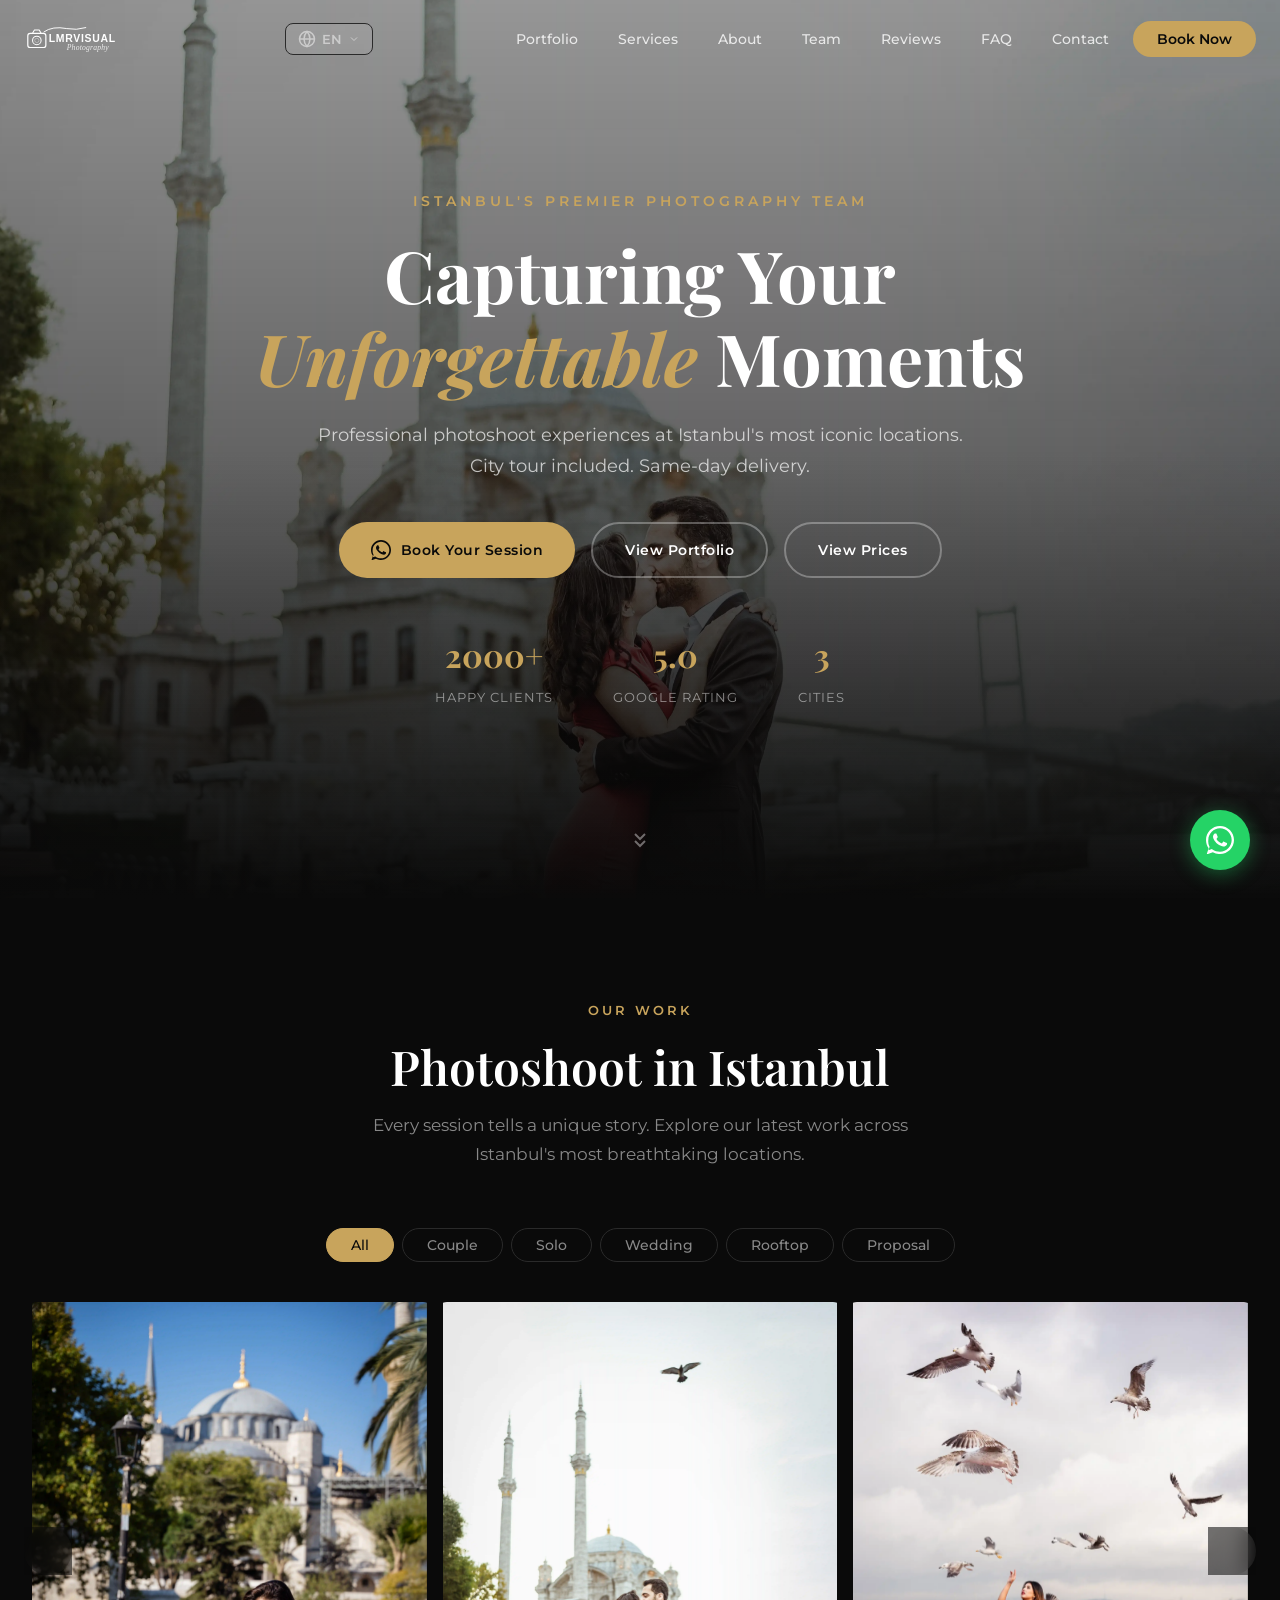
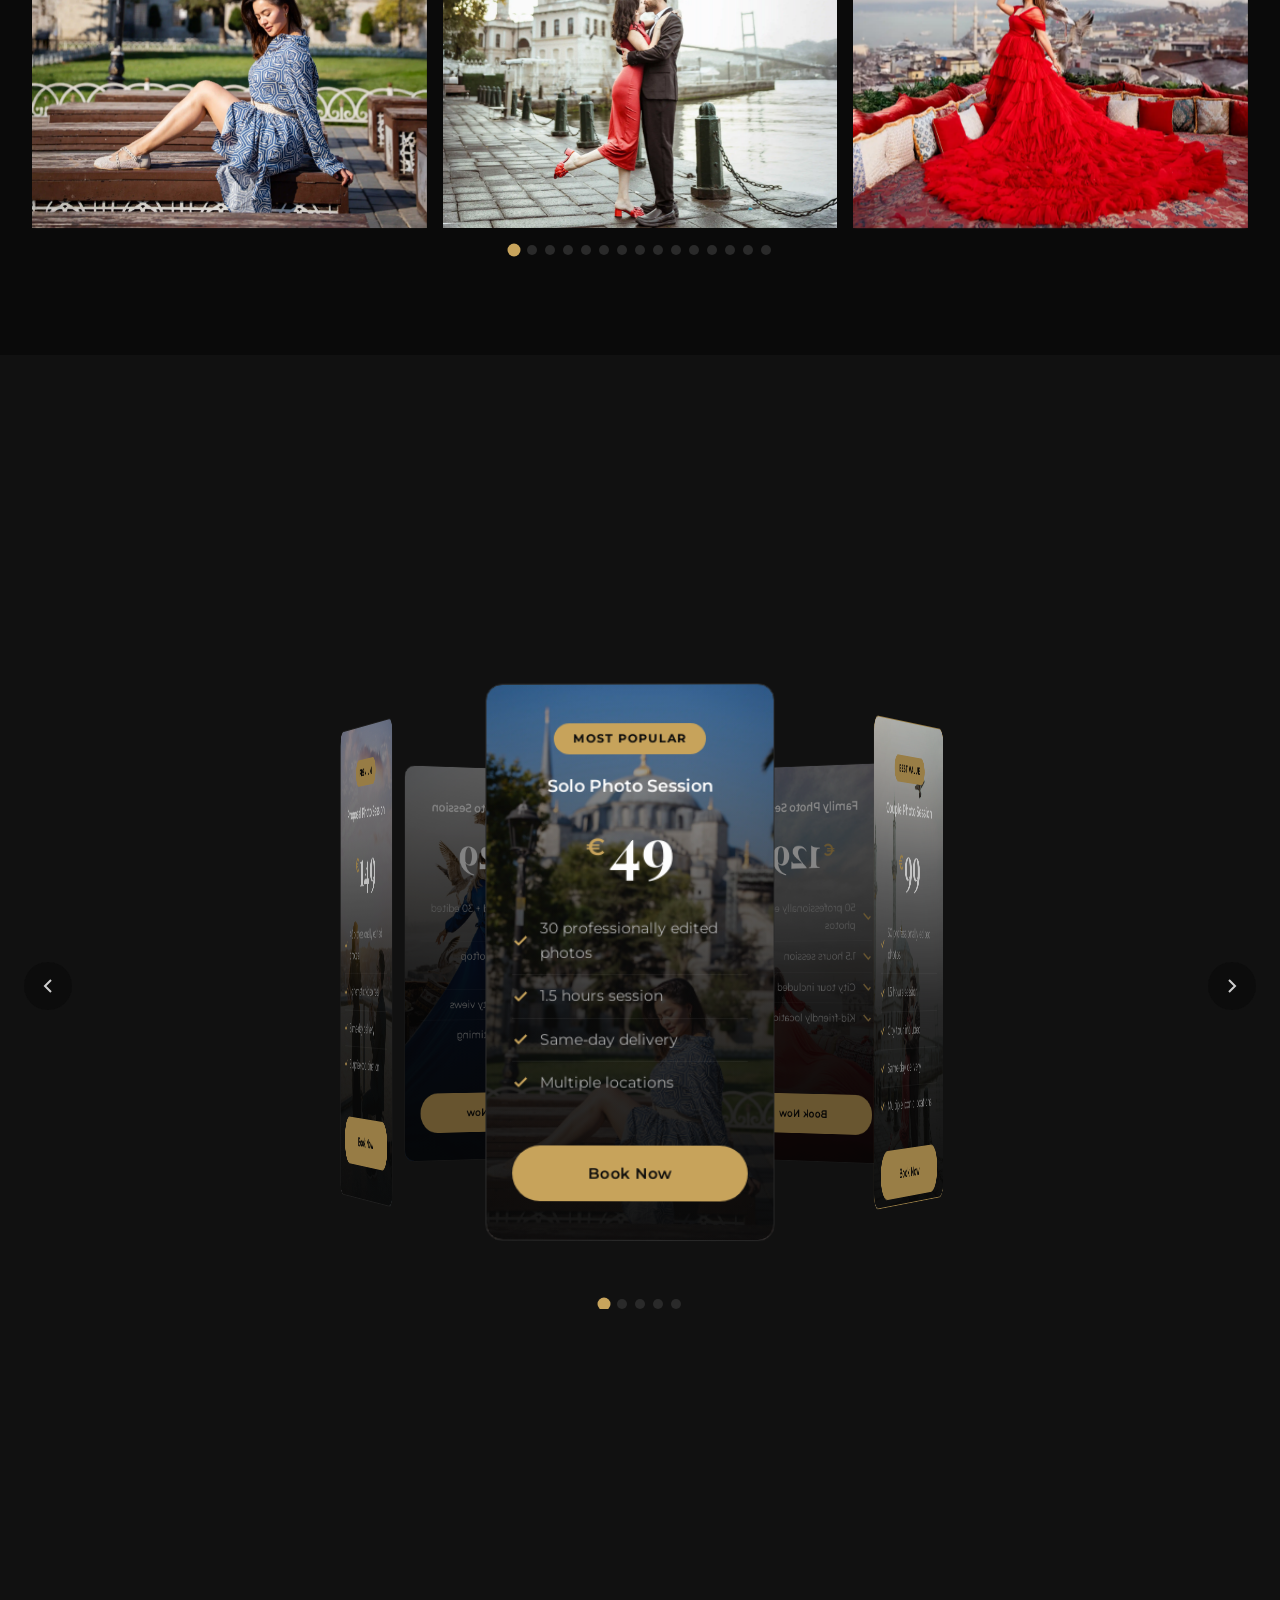
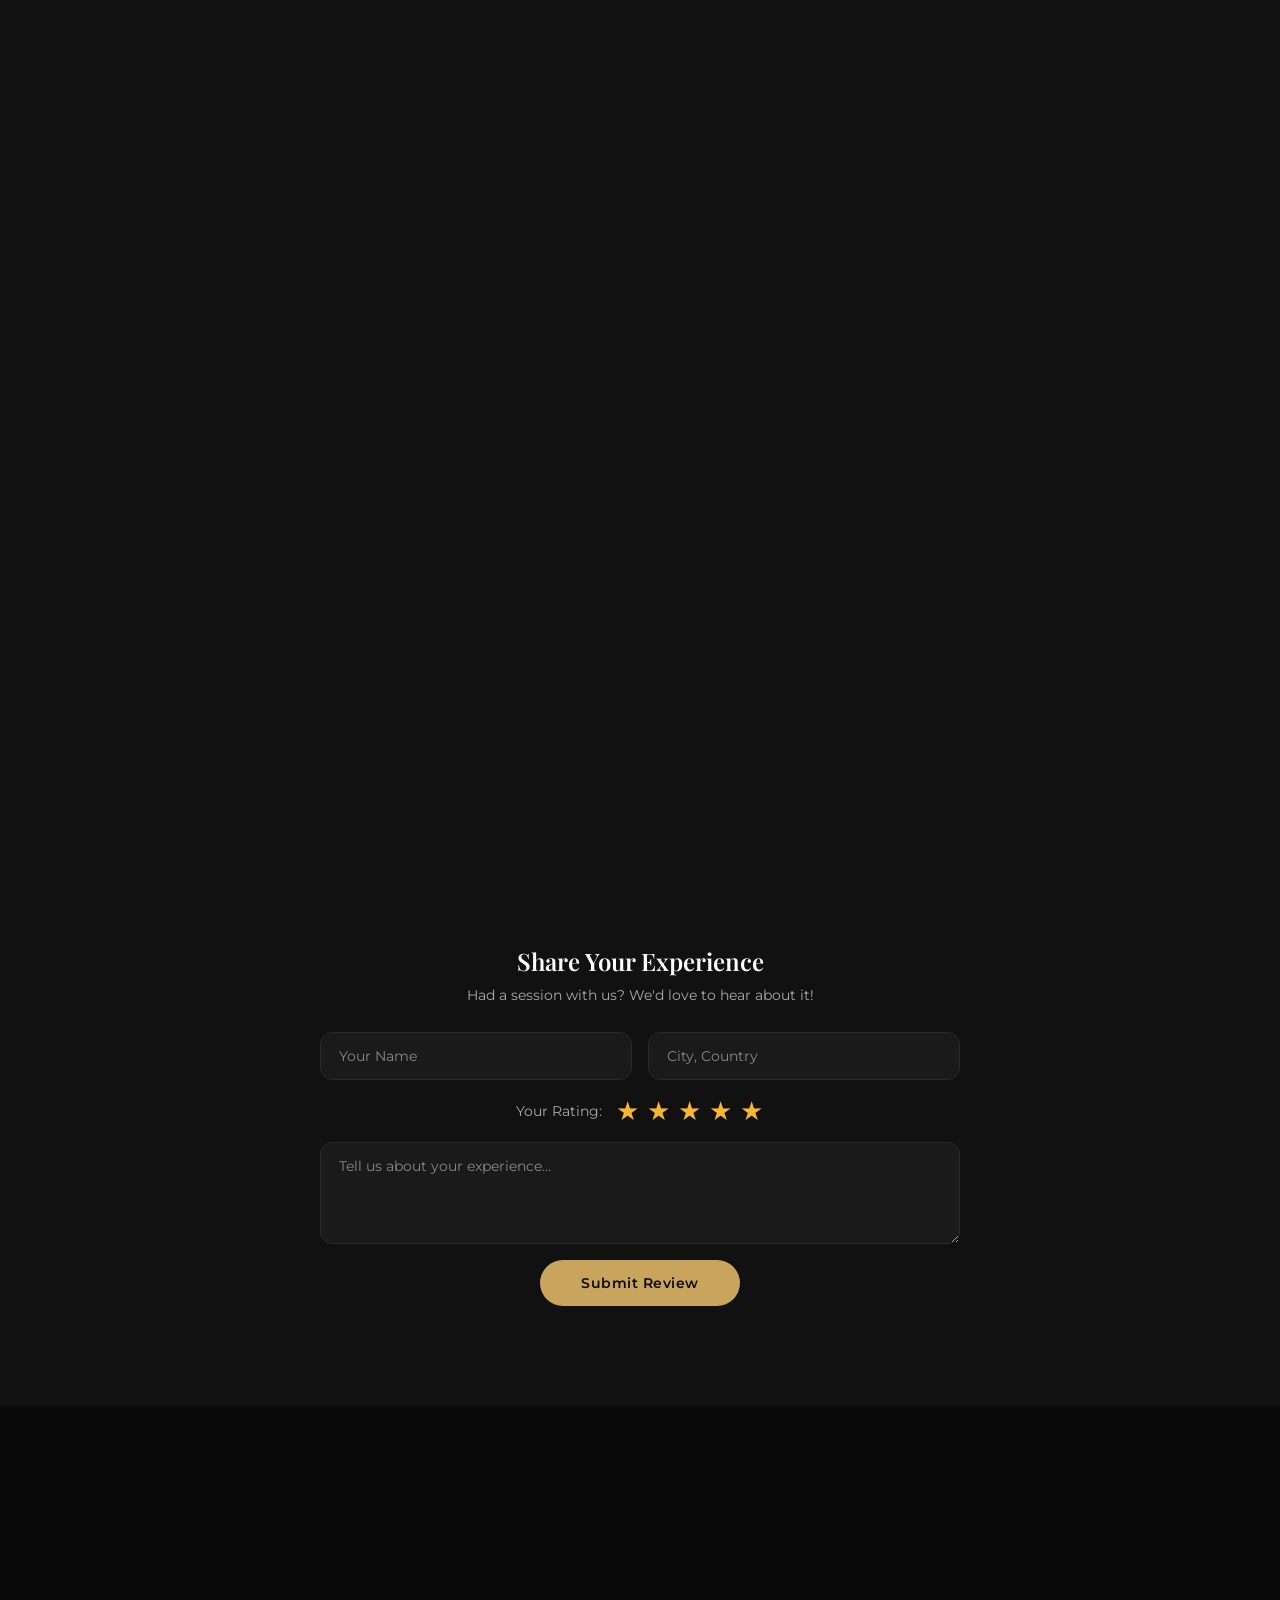
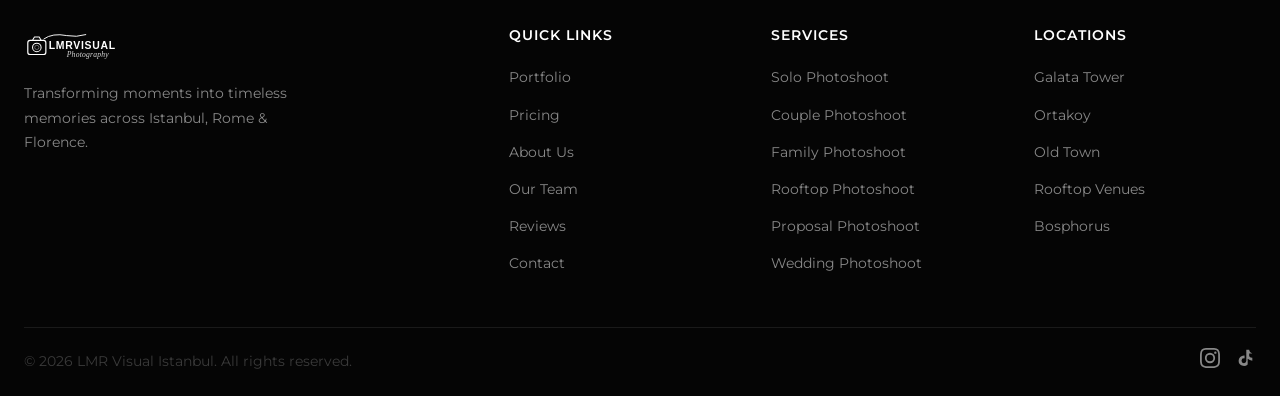
==== commit 4a28e68f: "Add user reviews, pricing card backgrounds, admin panel, portfolio improvements - Pricing carousel s" ====
--- a/index.html
+++ b/index.html
@@ -212,11 +212,11 @@
             <div class="carousel pricing-carousel" role="region" aria-label="Pricing packages">
                 <div class="carousel-scene">
                     <div class="carousel-track">
-                        <div class="carousel-slide"><div class="pricing-card"><div class="pricing-badge" data-i18n="services.badge1">Most Popular</div><h3 data-i18n="services.s1.name">Solo Photo Session</h3><div class="pricing-price"><span class="currency">&euro;</span><span class="amount">49</span></div><ul class="pricing-features"><li><svg width="16" height="16" viewBox="0 0 24 24" fill="none" stroke="currentColor" stroke-width="3"><polyline points="20 6 9 17 4 12"/></svg><span data-i18n="services.s1.f1">30 professionally edited photos</span></li><li><svg width="16" height="16" viewBox="0 0 24 24" fill="none" stroke="currentColor" stroke-width="3"><polyline points="20 6 9 17 4 12"/></svg><span data-i18n="services.s1.f2">1.5 hours session</span></li><li><svg width="16" height="16" viewBox="0 0 24 24" fill="none" stroke="currentColor" stroke-width="3"><polyline points="20 6 9 17 4 12"/></svg><span data-i18n="services.s1.f3">Same-day delivery</span></li><li><svg width="16" height="16" viewBox="0 0 24 24" fill="none" stroke="currentColor" stroke-width="3"><polyline points="20 6 9 17 4 12"/></svg><span data-i18n="services.s1.f4">Multiple locations</span></li></ul><a href="https://wa.me/905442442909?text=Hi%2C%20I%20would%20like%20to%20book%20a%20Solo%20Photo%20Session" class="btn btn-primary" target="_blank" rel="noopener" data-i18n="services.book">Book Now</a></div></div>
-                        <div class="carousel-slide"><div class="pricing-card featured"><div class="pricing-badge" data-i18n="services.badge2">Best Value</div><h3 data-i18n="services.s2.name">Couple Photo Session</h3><div class="pricing-price"><span class="currency">&euro;</span><span class="amount">99</span></div><ul class="pricing-features"><li><svg width="16" height="16" viewBox="0 0 24 24" fill="none" stroke="currentColor" stroke-width="3"><polyline points="20 6 9 17 4 12"/></svg><span data-i18n="services.s2.f1">50 professionally edited photos</span></li><li><svg width="16" height="16" viewBox="0 0 24 24" fill="none" stroke="currentColor" stroke-width="3"><polyline points="20 6 9 17 4 12"/></svg><span data-i18n="services.s2.f2">1.5 hours session</span></li><li><svg width="16" height="16" viewBox="0 0 24 24" fill="none" stroke="currentColor" stroke-width="3"><polyline points="20 6 9 17 4 12"/></svg><span data-i18n="services.s2.f3">City tour included</span></li><li><svg width="16" height="16" viewBox="0 0 24 24" fill="none" stroke="currentColor" stroke-width="3"><polyline points="20 6 9 17 4 12"/></svg><span data-i18n="services.s2.f4">Same-day delivery</span></li><li><svg width="16" height="16" viewBox="0 0 24 24" fill="none" stroke="currentColor" stroke-width="3"><polyline points="20 6 9 17 4 12"/></svg><span data-i18n="services.s2.f5">Multiple iconic locations</span></li></ul><a href="https://wa.me/905442442909?text=Hi%2C%20I%20would%20like%20to%20book%20a%20Couple%20Photo%20Session" class="btn btn-primary" target="_blank" rel="noopener" data-i18n="services.book">Book Now</a></div></div>
-                        <div class="carousel-slide"><div class="pricing-card"><h3 data-i18n="services.s3.name">Family Photo Session</h3><div class="pricing-price"><span class="currency">&euro;</span><span class="amount">129</span></div><ul class="pricing-features"><li><svg width="16" height="16" viewBox="0 0 24 24" fill="none" stroke="currentColor" stroke-width="3"><polyline points="20 6 9 17 4 12"/></svg><span data-i18n="services.s3.f1">50 professionally edited photos</span></li><li><svg width="16" height="16" viewBox="0 0 24 24" fill="none" stroke="currentColor" stroke-width="3"><polyline points="20 6 9 17 4 12"/></svg><span data-i18n="services.s3.f2">1.5 hours session</span></li><li><svg width="16" height="16" viewBox="0 0 24 24" fill="none" stroke="currentColor" stroke-width="3"><polyline points="20 6 9 17 4 12"/></svg><span data-i18n="services.s3.f3">City tour included</span></li><li><svg width="16" height="16" viewBox="0 0 24 24" fill="none" stroke="currentColor" stroke-width="3"><polyline points="20 6 9 17 4 12"/></svg><span data-i18n="services.s3.f4">Kid-friendly locations</span></li></ul><a href="https://wa.me/905442442909?text=Hi%2C%20I%20would%20like%20to%20book%20a%20Family%20Photo%20Session" class="btn btn-primary" target="_blank" rel="noopener" data-i18n="services.book">Book Now</a></div></div>
-                        <div class="carousel-slide"><div class="pricing-card"><h3 data-i18n="services.s4.name">Rooftop Photo Session</h3><div class="pricing-price"><span class="currency">&euro;</span><span class="amount">129</span></div><ul class="pricing-features"><li><svg width="16" height="16" viewBox="0 0 24 24" fill="none" stroke="currentColor" stroke-width="3"><polyline points="20 6 9 17 4 12"/></svg><span data-i18n="services.s4.f1">100+ unedited + 30 edited photos</span></li><li><svg width="16" height="16" viewBox="0 0 24 24" fill="none" stroke="currentColor" stroke-width="3"><polyline points="20 6 9 17 4 12"/></svg><span data-i18n="services.s4.f2">2 stunning rooftop locations</span></li><li><svg width="16" height="16" viewBox="0 0 24 24" fill="none" stroke="currentColor" stroke-width="3"><polyline points="20 6 9 17 4 12"/></svg><span data-i18n="services.s4.f3">Panoramic city views</span></li><li><svg width="16" height="16" viewBox="0 0 24 24" fill="none" stroke="currentColor" stroke-width="3"><polyline points="20 6 9 17 4 12"/></svg><span data-i18n="services.s4.f4">Golden hour timing</span></li></ul><a href="https://wa.me/905442442909?text=Hi%2C%20I%20would%20like%20to%20book%20a%20Rooftop%20Photo%20Session" class="btn btn-primary" target="_blank" rel="noopener" data-i18n="services.book">Book Now</a></div></div>
-                        <div class="carousel-slide"><div class="pricing-card"><div class="pricing-badge" data-i18n="services.badge3">Premium</div><h3 data-i18n="services.s5.name">Proposal Photo Session</h3><div class="pricing-price"><span class="currency">&euro;</span><span class="amount">149</span></div><ul class="pricing-features"><li><svg width="16" height="16" viewBox="0 0 24 24" fill="none" stroke="currentColor" stroke-width="3"><polyline points="20 6 9 17 4 12"/></svg><span data-i18n="services.s5.f1">40 professionally edited photos</span></li><li><svg width="16" height="16" viewBox="0 0 24 24" fill="none" stroke="currentColor" stroke-width="3"><polyline points="20 6 9 17 4 12"/></svg><span data-i18n="services.s5.f2">1 cinematic video reel</span></li><li><svg width="16" height="16" viewBox="0 0 24 24" fill="none" stroke="currentColor" stroke-width="3"><polyline points="20 6 9 17 4 12"/></svg><span data-i18n="services.s5.f3">Same-day delivery</span></li><li><svg width="16" height="16" viewBox="0 0 24 24" fill="none" stroke="currentColor" stroke-width="3"><polyline points="20 6 9 17 4 12"/></svg><span data-i18n="services.s5.f4">Surprise coordination</span></li></ul><a href="https://wa.me/905442442909?text=Hi%2C%20I%20would%20like%20to%20book%20a%20Proposal%20Photo%20Session" class="btn btn-primary" target="_blank" rel="noopener" data-i18n="services.book">Book Now</a></div></div>
+                        <div class="carousel-slide"><div class="pricing-card" style="background-image:url('images/portfolio/solo-photoshoot-istanbul.webp')"><div class="pricing-badge" data-i18n="services.badge1">Most Popular</div><h3 data-i18n="services.s1.name">Solo Photo Session</h3><div class="pricing-price"><span class="currency">&euro;</span><span class="amount">49</span></div><ul class="pricing-features"><li><svg width="16" height="16" viewBox="0 0 24 24" fill="none" stroke="currentColor" stroke-width="3"><polyline points="20 6 9 17 4 12"/></svg><span data-i18n="services.s1.f1">30 professionally edited photos</span></li><li><svg width="16" height="16" viewBox="0 0 24 24" fill="none" stroke="currentColor" stroke-width="3"><polyline points="20 6 9 17 4 12"/></svg><span data-i18n="services.s1.f2">1.5 hours session</span></li><li><svg width="16" height="16" viewBox="0 0 24 24" fill="none" stroke="currentColor" stroke-width="3"><polyline points="20 6 9 17 4 12"/></svg><span data-i18n="services.s1.f3">Same-day delivery</span></li><li><svg width="16" height="16" viewBox="0 0 24 24" fill="none" stroke="currentColor" stroke-width="3"><polyline points="20 6 9 17 4 12"/></svg><span data-i18n="services.s1.f4">Multiple locations</span></li></ul><a href="https://wa.me/905442442909?text=Hi%2C%20I%20would%20like%20to%20book%20a%20Solo%20Photo%20Session" class="btn btn-primary" target="_blank" rel="noopener" data-i18n="services.book">Book Now</a></div></div>
+                        <div class="carousel-slide"><div class="pricing-card featured" style="background-image:url('images/portfolio/ortakoy-couple-photoshoot.webp')"><div class="pricing-badge" data-i18n="services.badge2">Best Value</div><h3 data-i18n="services.s2.name">Couple Photo Session</h3><div class="pricing-price"><span class="currency">&euro;</span><span class="amount">99</span></div><ul class="pricing-features"><li><svg width="16" height="16" viewBox="0 0 24 24" fill="none" stroke="currentColor" stroke-width="3"><polyline points="20 6 9 17 4 12"/></svg><span data-i18n="services.s2.f1">50 professionally edited photos</span></li><li><svg width="16" height="16" viewBox="0 0 24 24" fill="none" stroke="currentColor" stroke-width="3"><polyline points="20 6 9 17 4 12"/></svg><span data-i18n="services.s2.f2">1.5 hours session</span></li><li><svg width="16" height="16" viewBox="0 0 24 24" fill="none" stroke="currentColor" stroke-width="3"><polyline points="20 6 9 17 4 12"/></svg><span data-i18n="services.s2.f3">City tour included</span></li><li><svg width="16" height="16" viewBox="0 0 24 24" fill="none" stroke="currentColor" stroke-width="3"><polyline points="20 6 9 17 4 12"/></svg><span data-i18n="services.s2.f4">Same-day delivery</span></li><li><svg width="16" height="16" viewBox="0 0 24 24" fill="none" stroke="currentColor" stroke-width="3"><polyline points="20 6 9 17 4 12"/></svg><span data-i18n="services.s2.f5">Multiple iconic locations</span></li></ul><a href="https://wa.me/905442442909?text=Hi%2C%20I%20would%20like%20to%20book%20a%20Couple%20Photo%20Session" class="btn btn-primary" target="_blank" rel="noopener" data-i18n="services.book">Book Now</a></div></div>
+                        <div class="carousel-slide"><div class="pricing-card" style="background-image:url('images/portfolio/pre-wedding.webp')"><h3 data-i18n="services.s3.name">Family Photo Session</h3><div class="pricing-price"><span class="currency">&euro;</span><span class="amount">129</span></div><ul class="pricing-features"><li><svg width="16" height="16" viewBox="0 0 24 24" fill="none" stroke="currentColor" stroke-width="3"><polyline points="20 6 9 17 4 12"/></svg><span data-i18n="services.s3.f1">50 professionally edited photos</span></li><li><svg width="16" height="16" viewBox="0 0 24 24" fill="none" stroke="currentColor" stroke-width="3"><polyline points="20 6 9 17 4 12"/></svg><span data-i18n="services.s3.f2">1.5 hours session</span></li><li><svg width="16" height="16" viewBox="0 0 24 24" fill="none" stroke="currentColor" stroke-width="3"><polyline points="20 6 9 17 4 12"/></svg><span data-i18n="services.s3.f3">City tour included</span></li><li><svg width="16" height="16" viewBox="0 0 24 24" fill="none" stroke="currentColor" stroke-width="3"><polyline points="20 6 9 17 4 12"/></svg><span data-i18n="services.s3.f4">Kid-friendly locations</span></li></ul><a href="https://wa.me/905442442909?text=Hi%2C%20I%20would%20like%20to%20book%20a%20Family%20Photo%20Session" class="btn btn-primary" target="_blank" rel="noopener" data-i18n="services.book">Book Now</a></div></div>
+                        <div class="carousel-slide"><div class="pricing-card" style="background-image:url('images/portfolio/rooftop-photoshoot.webp')"><h3 data-i18n="services.s4.name">Rooftop Photo Session</h3><div class="pricing-price"><span class="currency">&euro;</span><span class="amount">129</span></div><ul class="pricing-features"><li><svg width="16" height="16" viewBox="0 0 24 24" fill="none" stroke="currentColor" stroke-width="3"><polyline points="20 6 9 17 4 12"/></svg><span data-i18n="services.s4.f1">100+ unedited + 30 edited photos</span></li><li><svg width="16" height="16" viewBox="0 0 24 24" fill="none" stroke="currentColor" stroke-width="3"><polyline points="20 6 9 17 4 12"/></svg><span data-i18n="services.s4.f2">2 stunning rooftop locations</span></li><li><svg width="16" height="16" viewBox="0 0 24 24" fill="none" stroke="currentColor" stroke-width="3"><polyline points="20 6 9 17 4 12"/></svg><span data-i18n="services.s4.f3">Panoramic city views</span></li><li><svg width="16" height="16" viewBox="0 0 24 24" fill="none" stroke="currentColor" stroke-width="3"><polyline points="20 6 9 17 4 12"/></svg><span data-i18n="services.s4.f4">Golden hour timing</span></li></ul><a href="https://wa.me/905442442909?text=Hi%2C%20I%20would%20like%20to%20book%20a%20Rooftop%20Photo%20Session" class="btn btn-primary" target="_blank" rel="noopener" data-i18n="services.book">Book Now</a></div></div>
+                        <div class="carousel-slide"><div class="pricing-card" style="background-image:url('images/portfolio/surprise-proposal.webp')"><div class="pricing-badge" data-i18n="services.badge3">Premium</div><h3 data-i18n="services.s5.name">Proposal Photo Session</h3><div class="pricing-price"><span class="currency">&euro;</span><span class="amount">149</span></div><ul class="pricing-features"><li><svg width="16" height="16" viewBox="0 0 24 24" fill="none" stroke="currentColor" stroke-width="3"><polyline points="20 6 9 17 4 12"/></svg><span data-i18n="services.s5.f1">40 professionally edited photos</span></li><li><svg width="16" height="16" viewBox="0 0 24 24" fill="none" stroke="currentColor" stroke-width="3"><polyline points="20 6 9 17 4 12"/></svg><span data-i18n="services.s5.f2">1 cinematic video reel</span></li><li><svg width="16" height="16" viewBox="0 0 24 24" fill="none" stroke="currentColor" stroke-width="3"><polyline points="20 6 9 17 4 12"/></svg><span data-i18n="services.s5.f3">Same-day delivery</span></li><li><svg width="16" height="16" viewBox="0 0 24 24" fill="none" stroke="currentColor" stroke-width="3"><polyline points="20 6 9 17 4 12"/></svg><span data-i18n="services.s5.f4">Surprise coordination</span></li></ul><a href="https://wa.me/905442442909?text=Hi%2C%20I%20would%20like%20to%20book%20a%20Proposal%20Photo%20Session" class="btn btn-primary" target="_blank" rel="noopener" data-i18n="services.book">Book Now</a></div></div>
                     </div>
                 </div>
                 <button class="carousel-btn carousel-btn-prev" aria-label="Previous"><svg width="24" height="24" viewBox="0 0 24 24" fill="none" stroke="currentColor" stroke-width="2"><polyline points="15 18 9 12 15 6"/></svg></button>
@@ -282,6 +282,33 @@
                         <div class="review-avatar">AR</div>
                         <div><strong data-i18n="reviews.r6.name">Adnan Rasool</strong><span data-i18n="reviews.r6.loc">Sydney, Australia</span></div>
                     </div>
+                </div>
+            </div>
+
+            <!-- User Reviews -->
+            <div class="user-reviews-section">
+                <div id="userReviews" class="reviews-grid user-reviews-grid"></div>
+                <div class="review-form-wrapper">
+                    <h3 data-i18n="reviews.form.title">Share Your Experience</h3>
+                    <p class="review-form-desc" data-i18n="reviews.form.desc">Had a session with us? We'd love to hear about it!</p>
+                    <form id="reviewForm" class="review-form">
+                        <div class="review-form-row">
+                            <input type="text" id="reviewName" placeholder="Your Name" required data-i18n-placeholder="reviews.form.name">
+                            <input type="text" id="reviewLocation" placeholder="City, Country" required data-i18n-placeholder="reviews.form.location">
+                        </div>
+                        <div class="review-form-stars">
+                            <span data-i18n="reviews.form.rating">Your Rating:</span>
+                            <div class="star-input" id="starInput">
+                                <button type="button" data-star="1">&#9733;</button>
+                                <button type="button" data-star="2">&#9733;</button>
+                                <button type="button" data-star="3">&#9733;</button>
+                                <button type="button" data-star="4">&#9733;</button>
+                                <button type="button" data-star="5">&#9733;</button>
+                            </div>
+                        </div>
+                        <textarea id="reviewText" rows="4" placeholder="Tell us about your experience..." required data-i18n-placeholder="reviews.form.text"></textarea>
+                        <button type="submit" class="btn btn-primary" data-i18n="reviews.form.submit">Submit Review</button>
+                    </form>
                 </div>
             </div>
         </div>
@@ -344,6 +371,44 @@
     <!-- WhatsApp Float -->
     <a href="https://wa.me/905442442909?text=Hi%2C%20I%20would%20like%20to%20book%20a%20photoshoot%20in%20Istanbul" class="whatsapp-float" target="_blank" rel="noopener" aria-label="WhatsApp"><svg width="28" height="28" viewBox="0 0 24 24" fill="currentColor"><path d="M17.472 14.382c-.297-.149-1.758-.867-2.03-.967-.273-.099-.471-.148-.67.15-.197.297-.767.966-.94 1.164-.173.199-.347.223-.644.075-.297-.15-1.255-.463-2.39-1.475-.883-.788-1.48-1.761-1.653-2.059-.173-.297-.018-.458.13-.606.134-.133.298-.347.446-.52.149-.174.198-.298.298-.497.099-.198.05-.371-.025-.52-.075-.149-.669-1.612-.916-2.207-.242-.579-.487-.5-.669-.51-.173-.008-.371-.01-.57-.01-.198 0-.52.074-.792.372-.272.297-1.04 1.016-1.04 2.479 0 1.462 1.065 2.875 1.213 3.074.149.198 2.096 3.2 5.077 4.487.709.306 1.262.489 1.694.625.712.227 1.36.195 1.871.118.571-.085 1.758-.719 2.006-1.413.248-.694.248-1.289.173-1.413-.074-.124-.272-.198-.57-.347z"/><path d="M12 0C5.373 0 0 5.373 0 12c0 2.625.846 5.059 2.284 7.034L.789 23.492a.5.5 0 00.61.609l4.458-1.495A11.952 11.952 0 0012 24c6.627 0 12-5.373 12-12S18.627 0 12 0zm0 22c-2.387 0-4.595-.7-6.454-1.902l-.45-.3-2.97.995.995-2.97-.3-.45A9.965 9.965 0 012 12C2 6.486 6.486 2 12 2s10 4.486 10 10-4.486 10-10 10z"/></svg></a>
 
+    <script>
+    // Apply admin panel changes from localStorage
+    (function() {
+        function getLS(key) {
+            try { var v = localStorage.getItem(key); return v ? JSON.parse(v) : null; } catch(e) { return null; }
+        }
+        // Apply pricing changes
+        var pricing = getLS('lmr-admin-pricing');
+        if (pricing) {
+            var cards = document.querySelectorAll('.pricing-carousel .pricing-card');
+            pricing.forEach(function(pkg, i) {
+                if (!cards[i]) return;
+                var amountEl = cards[i].querySelector('.amount');
+                if (amountEl) amountEl.textContent = pkg.price;
+                if (pkg.image) cards[i].style.backgroundImage = "url('images/portfolio/" + pkg.image + "')";
+            });
+        }
+        // Apply hero changes
+        var hero = getLS('lmr-admin-hero');
+        if (hero) {
+            var subtitleEl = document.querySelector('.hero-subtitle');
+            var titleEl = document.querySelector('.hero-content h1');
+            var descEl = document.querySelector('.hero-desc');
+            if (subtitleEl && hero.subtitle) subtitleEl.textContent = hero.subtitle;
+            if (titleEl && hero.title) titleEl.innerHTML = hero.title;
+            if (descEl && hero.desc) descEl.innerHTML = hero.desc;
+        }
+        // Apply contact changes
+        var contact = getLS('lmr-admin-contact');
+        if (contact) {
+            if (contact.whatsapp) {
+                document.querySelectorAll('a[href*="wa.me"]').forEach(function(a) {
+                    a.href = a.href.replace(/wa\.me\/\d+/, 'wa.me/' + contact.whatsapp);
+                });
+            }
+        }
+    })();
+    </script>
     <script src="js/i18n.js"></script>
     <script src="js/main.js"></script>
     <script defer src="/_vercel/insights/script.js"></script>
--- a/css/style.css
+++ b/css/style.css
@@ -648,6 +648,35 @@
     transition: var(--transition);
     display: flex;
     flex-direction: column;
+    background-size: cover;
+    background-position: center;
+    overflow: hidden;
+}
+
+.pricing-card::before {
+    content: '';
+    position: absolute;
+    inset: 0;
+    background: linear-gradient(180deg,
+        rgba(10,10,10,0.25) 0%,
+        rgba(10,10,10,0.55) 30%,
+        rgba(10,10,10,0.82) 60%,
+        rgba(10,10,10,0.95) 100%);
+    z-index: 0;
+    transition: var(--transition);
+}
+
+.pricing-card:hover::before {
+    background: linear-gradient(180deg,
+        rgba(10,10,10,0.15) 0%,
+        rgba(10,10,10,0.45) 30%,
+        rgba(10,10,10,0.78) 60%,
+        rgba(10,10,10,0.93) 100%);
+}
+
+.pricing-card > * {
+    position: relative;
+    z-index: 1;
 }
 
 .pricing-card:hover {
@@ -658,17 +687,24 @@
 
 .pricing-card.featured {
     border-color: var(--color-primary);
-    background: linear-gradient(180deg, rgba(200, 164, 92, 0.08) 0%, var(--color-gray-900) 100%);
+}
+
+.pricing-card.featured::before {
+    background: linear-gradient(180deg,
+        rgba(200, 164, 92, 0.10) 0%,
+        rgba(10,10,10,0.50) 30%,
+        rgba(10,10,10,0.82) 60%,
+        rgba(10,10,10,0.95) 100%);
 }
 
 .pricing-badge {
-    position: absolute;
-    top: -12px;
-    left: 50%;
-    transform: translateX(-50%);
+    position: relative;
+    z-index: 1;
+    display: inline-block;
+    margin: 0 auto 12px;
     background: var(--color-primary);
     color: var(--color-dark);
-    padding: 4px 18px;
+    padding: 5px 18px;
     font-size: 0.7rem;
     font-weight: 700;
     text-transform: uppercase;
@@ -851,10 +887,10 @@
 
 .portfolio-carousel .carousel-slide {
     position: relative;
-    width: 25%;
+    width: 33.333%;
     height: auto;
     flex-shrink: 0;
-    padding: 0 6px;
+    padding: 0 8px;
 }
 
 .portfolio-carousel .portfolio-img {
@@ -868,15 +904,19 @@
 /* Pricing carousel */
 .pricing-carousel {
     --carousel-card-w: 270px;
-    --carousel-card-h: 460px;
+    --carousel-card-h: 520px;
     --carousel-radius: 280px;
 }
 
 .pricing-carousel .carousel-scene {
     perspective: 4000px;
+    overflow: visible;
+    padding: 40px 0;
+    min-height: calc(var(--carousel-card-h) + 100px);
+}
+
+.pricing-carousel {
     overflow: hidden;
-    padding: 30px 0;
-    min-height: calc(var(--carousel-card-h) + 80px);
 }
 
 .pricing-carousel .carousel-slide .pricing-card {
@@ -1034,6 +1074,131 @@
 .review-author span {
     font-size: 0.8rem;
     color: var(--color-gray-400);
+}
+
+/* ===== User Review Form ===== */
+.user-reviews-section {
+    margin-top: 48px;
+}
+
+.user-reviews-grid {
+    margin-bottom: 32px;
+}
+
+.user-reviews-grid:empty {
+    display: none;
+    margin-bottom: 0;
+}
+
+.review-form-wrapper {
+    max-width: 640px;
+    margin: 0 auto;
+    text-align: center;
+}
+
+.review-form-wrapper h3 {
+    font-family: var(--font-display);
+    font-size: 1.5rem;
+    margin-bottom: 8px;
+}
+
+.review-form-desc {
+    font-size: 0.9rem;
+    color: var(--color-gray-300);
+    margin-bottom: 24px;
+}
+
+.review-form {
+    display: flex;
+    flex-direction: column;
+    gap: 16px;
+}
+
+.review-form-row {
+    display: grid;
+    grid-template-columns: 1fr 1fr;
+    gap: 16px;
+}
+
+.review-form input,
+.review-form textarea {
+    width: 100%;
+    padding: 14px 18px;
+    background: var(--color-gray-800);
+    border: 1px solid var(--color-gray-700);
+    border-radius: var(--radius-md);
+    color: var(--color-white);
+    font-family: var(--font-body);
+    font-size: 0.9rem;
+    transition: var(--transition);
+    outline: none;
+}
+
+.review-form input:focus,
+.review-form textarea:focus {
+    border-color: var(--color-primary);
+    box-shadow: 0 0 0 3px rgba(200, 164, 92, 0.1);
+}
+
+.review-form input::placeholder,
+.review-form textarea::placeholder {
+    color: var(--color-gray-400);
+}
+
+.review-form textarea {
+    resize: vertical;
+    min-height: 100px;
+}
+
+.review-form-stars {
+    display: flex;
+    align-items: center;
+    justify-content: center;
+    gap: 12px;
+    font-size: 0.9rem;
+    color: var(--color-gray-300);
+}
+
+.star-input {
+    display: flex;
+    gap: 4px;
+}
+
+.star-input button {
+    background: none;
+    border: none;
+    cursor: pointer;
+    font-size: 1.6rem;
+    color: var(--color-gray-700);
+    transition: color 0.2s;
+    padding: 0 2px;
+}
+
+.star-input button.active,
+.star-input button:hover {
+    color: #f5b731;
+}
+
+.review-form .btn {
+    align-self: center;
+    min-width: 200px;
+}
+
+.review-card.user-review {
+    border-color: rgba(200, 164, 92, 0.15);
+}
+
+.review-card .review-badge {
+    display: inline-block;
+    font-size: 0.65rem;
+    background: rgba(200, 164, 92, 0.15);
+    color: var(--color-primary);
+    padding: 2px 10px;
+    border-radius: 50px;
+    margin-bottom: 8px;
+    font-weight: 600;
+    text-transform: uppercase;
+    letter-spacing: 0.5px;
 }
 
 /* ===== FAQ ===== */
@@ -1476,12 +1641,12 @@
 /* ===== Responsive ===== */
 @media (max-width: 1024px) {
     .portfolio-carousel .carousel-slide {
-        width: 33.333%;
+        width: 50%;
     }
 
     .pricing-carousel {
         --carousel-card-w: 250px;
-        --carousel-card-h: 440px;
+        --carousel-card-h: 500px;
         --carousel-radius: 260px;
     }
 
@@ -1598,6 +1763,7 @@
     /* Portfolio slider */
     .portfolio-carousel .carousel-slide {
         width: 50%;
+        padding: 0 6px;
     }
 
     /* Show overlay always on touch devices */
@@ -1685,7 +1851,7 @@
     /* Pricing carousel */
     .pricing-carousel {
         --carousel-card-w: 240px;
-        --carousel-card-h: 420px;
+        --carousel-card-h: 480px;
         --carousel-radius: 240px;
     }
 
@@ -1743,6 +1909,10 @@
 
     .review-card {
         padding: 24px 20px;
+    }
+
+    .review-form-row {
+        grid-template-columns: 1fr;
     }
 
     .review-text {
@@ -1894,7 +2064,7 @@
 
     /* Portfolio slider mobile */
     .portfolio-carousel .carousel-slide {
-        width: 50%;
+        width: 100%;
         padding: 0 4px;
     }
 
@@ -1937,7 +2107,7 @@
     /* Pricing carousel mobile */
     .pricing-carousel {
         --carousel-card-w: 230px;
-        --carousel-card-h: 400px;
+        --carousel-card-h: 460px;
         --carousel-radius: 220px;
     }
 
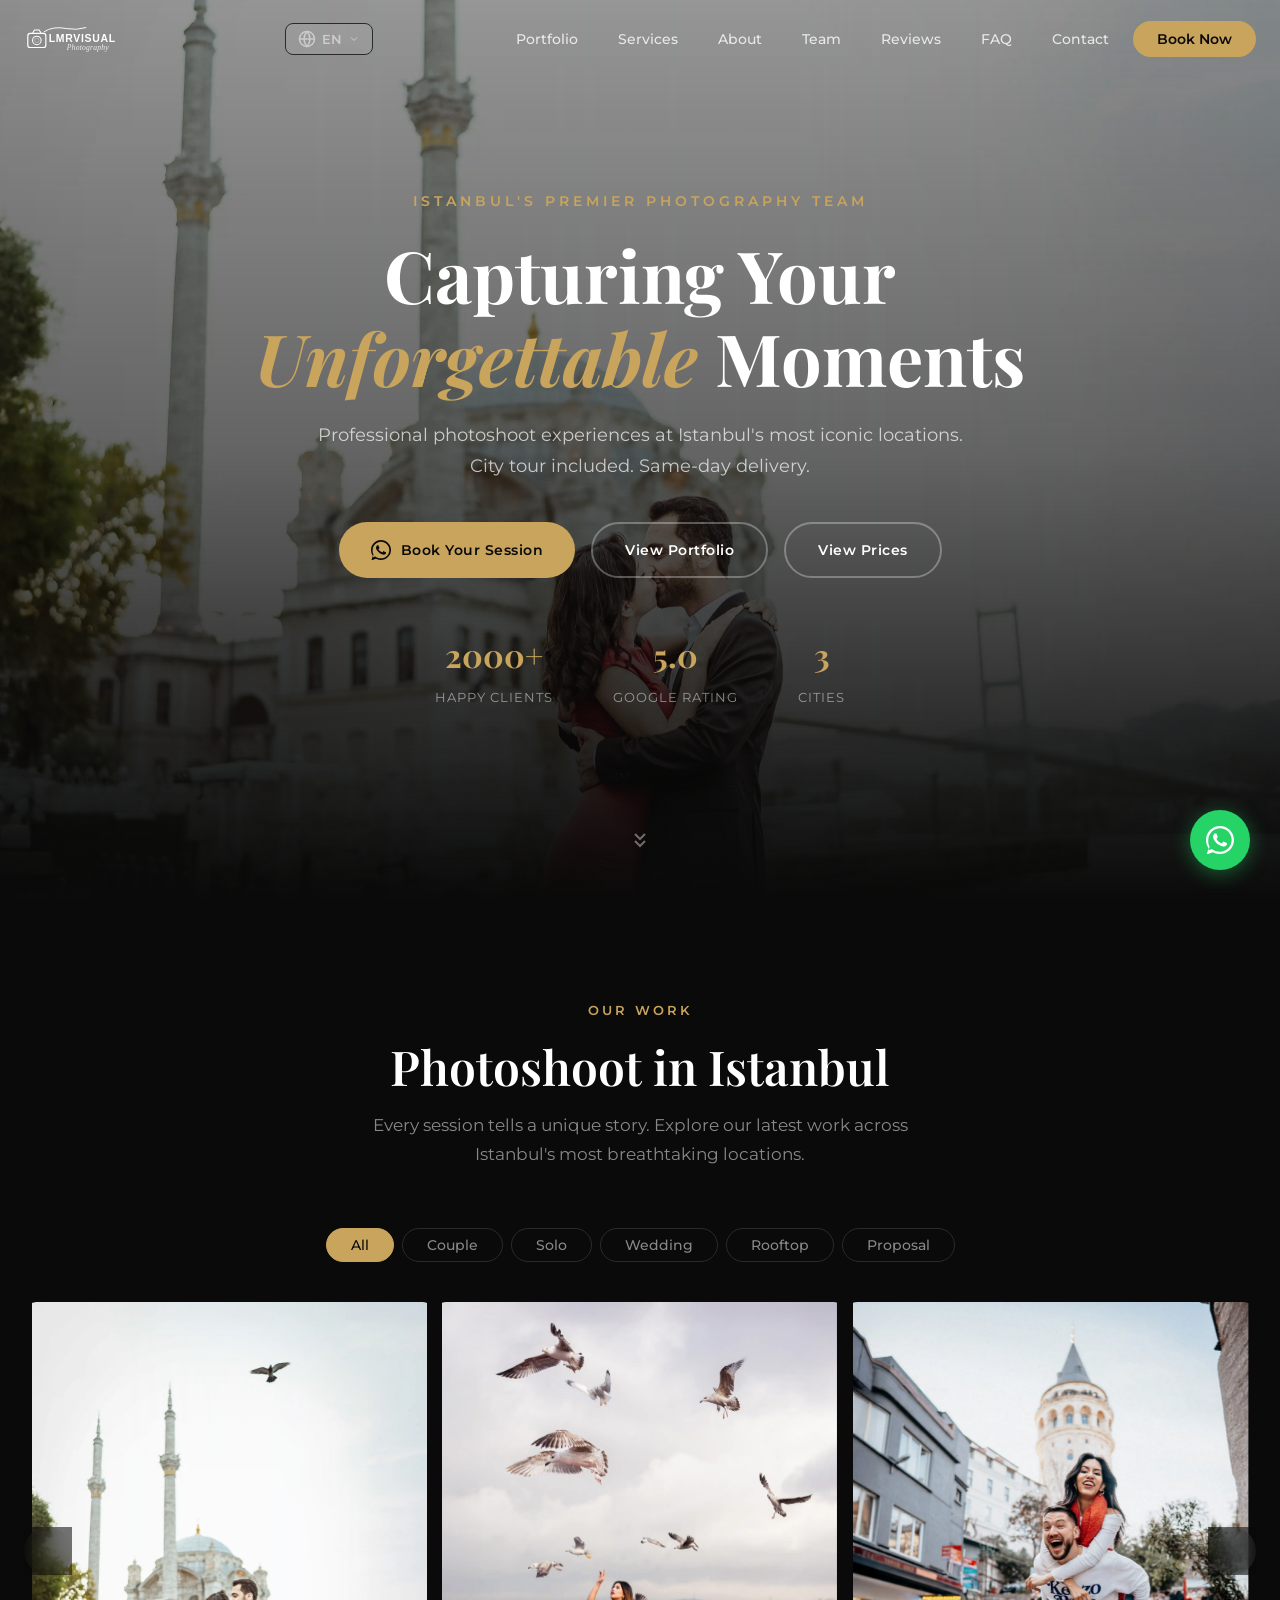
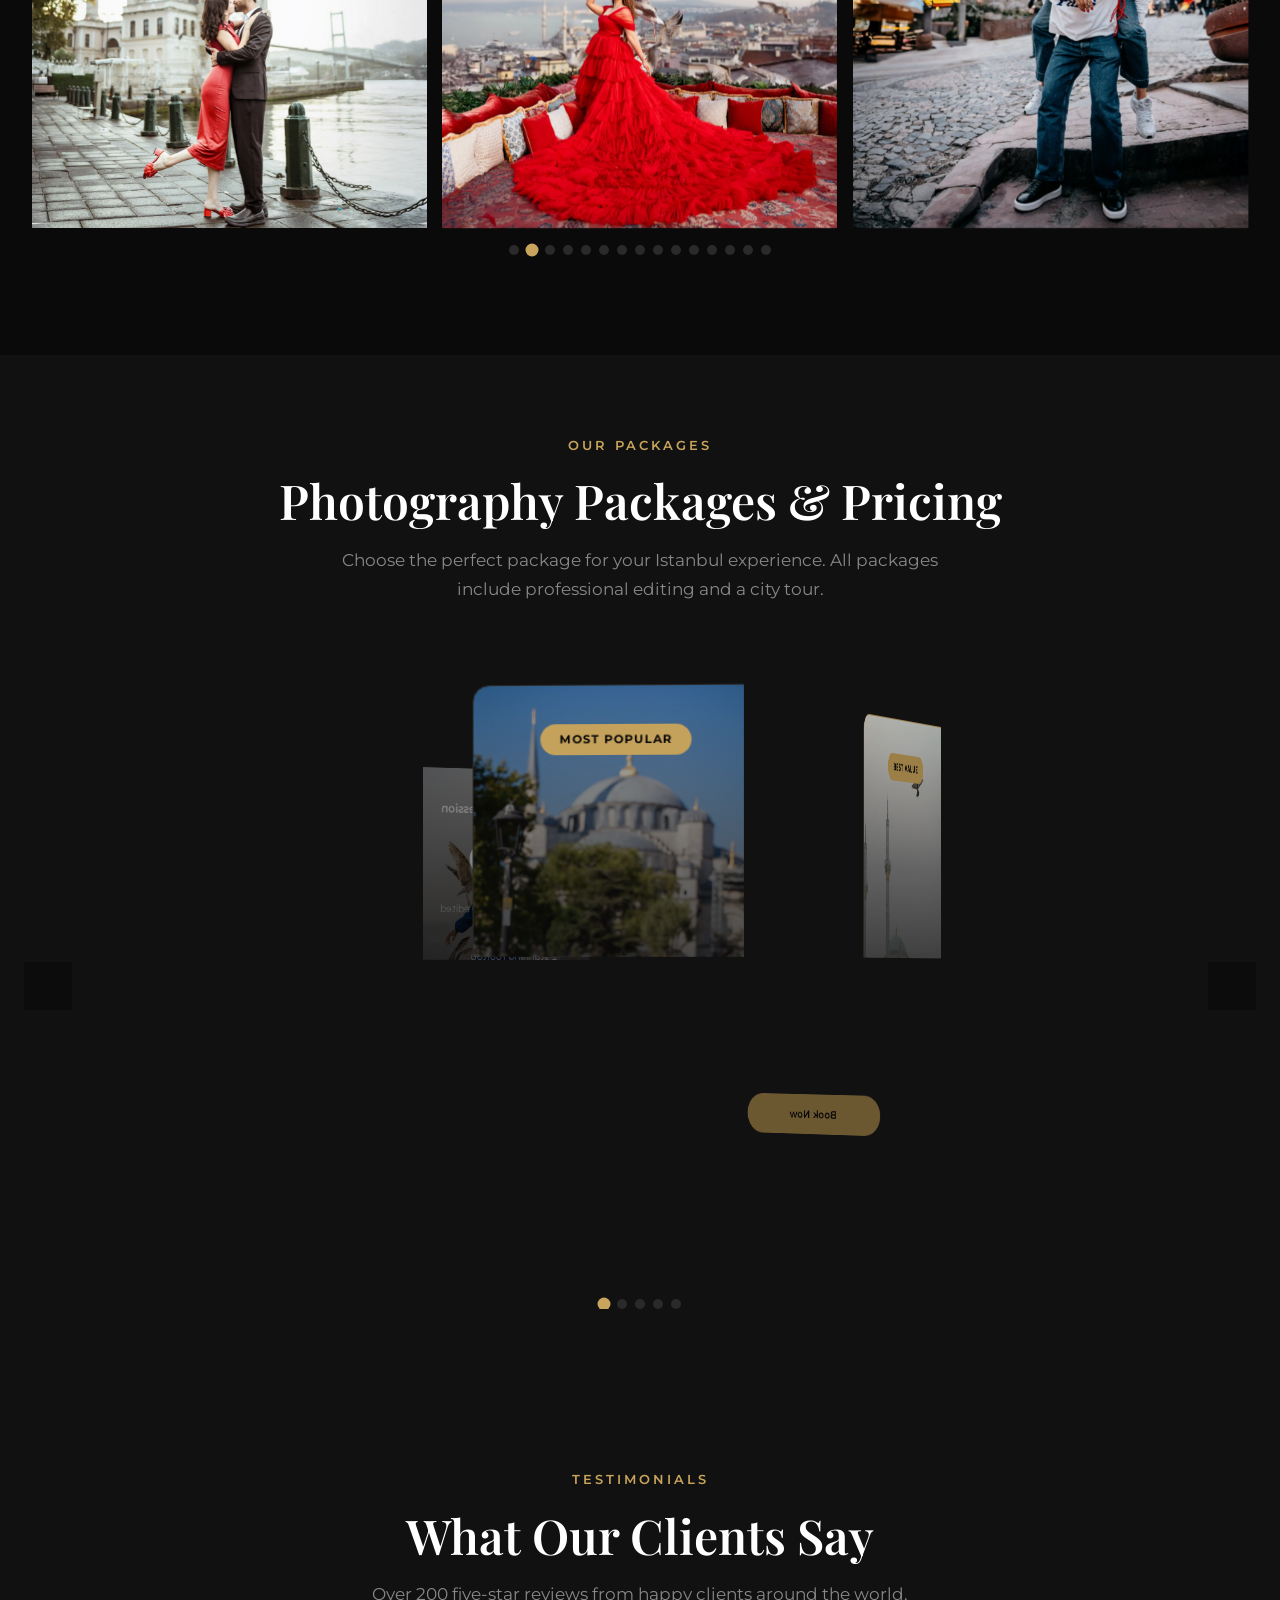
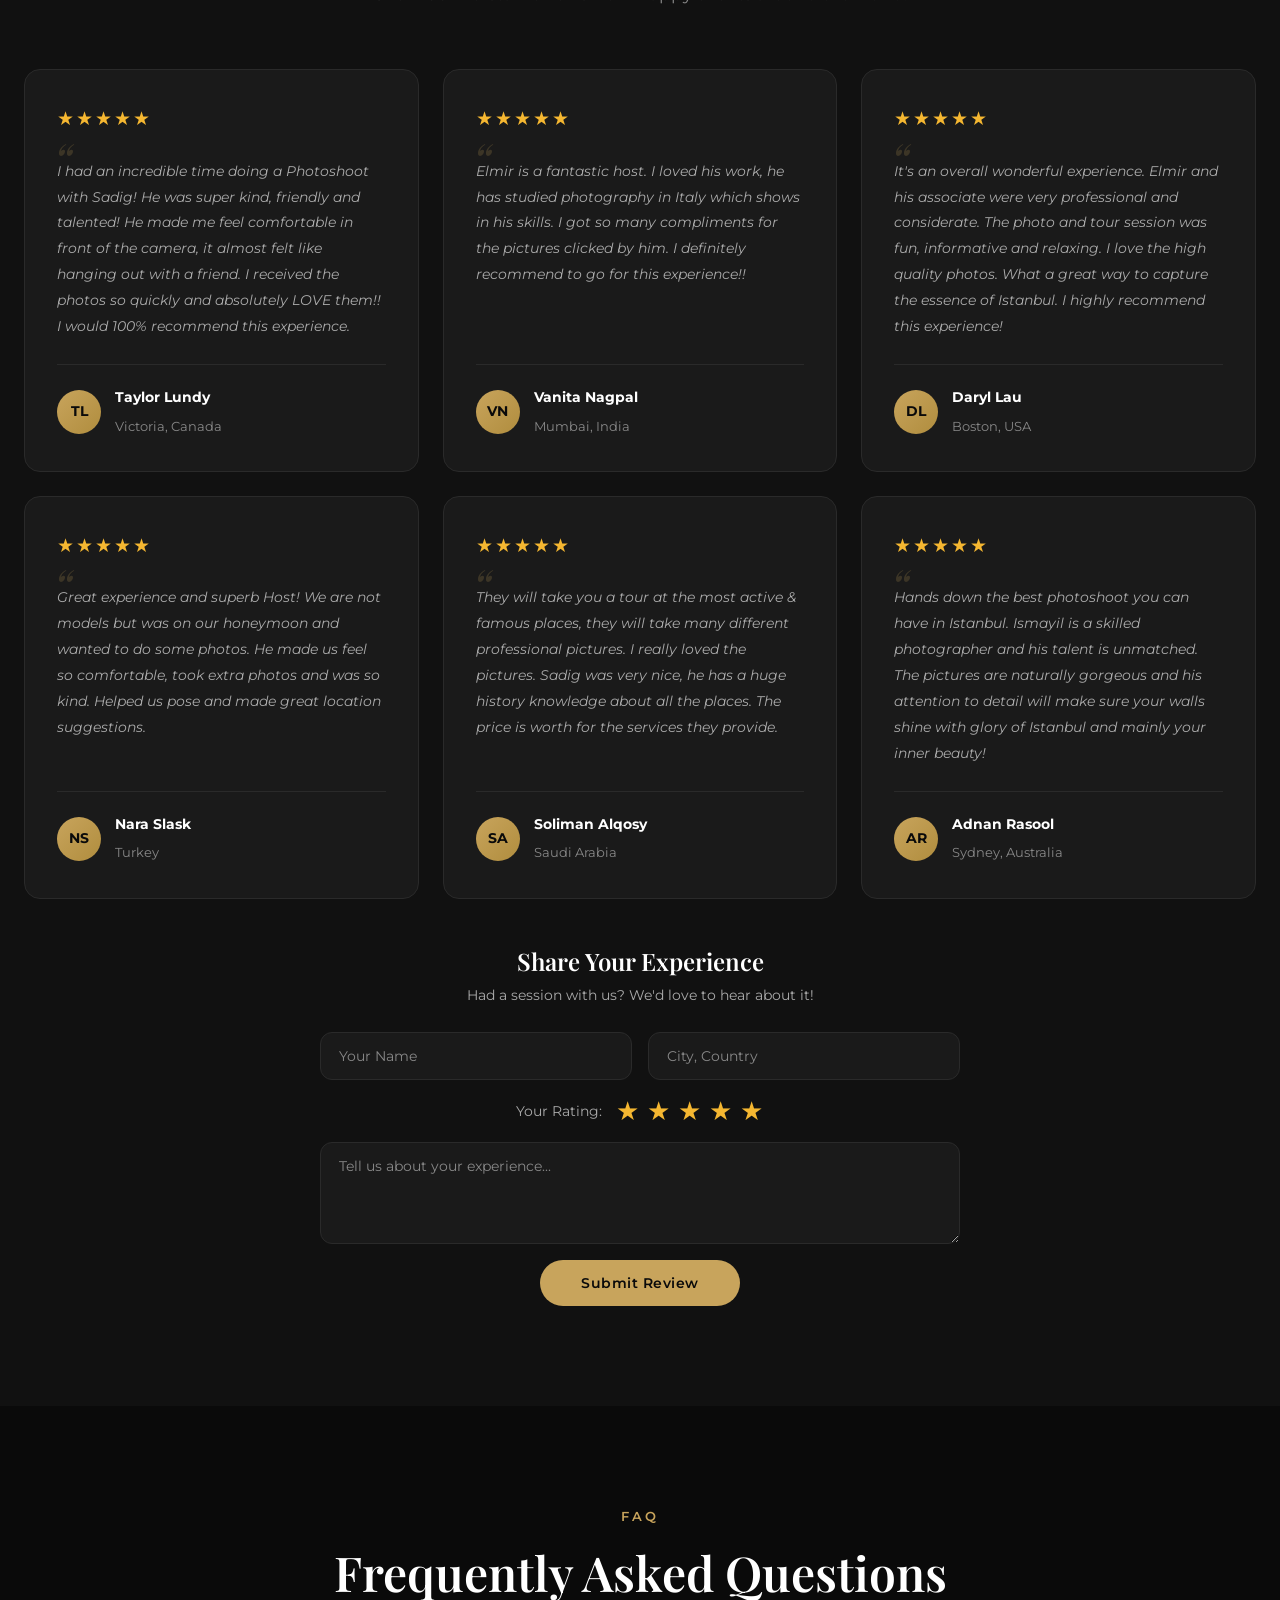
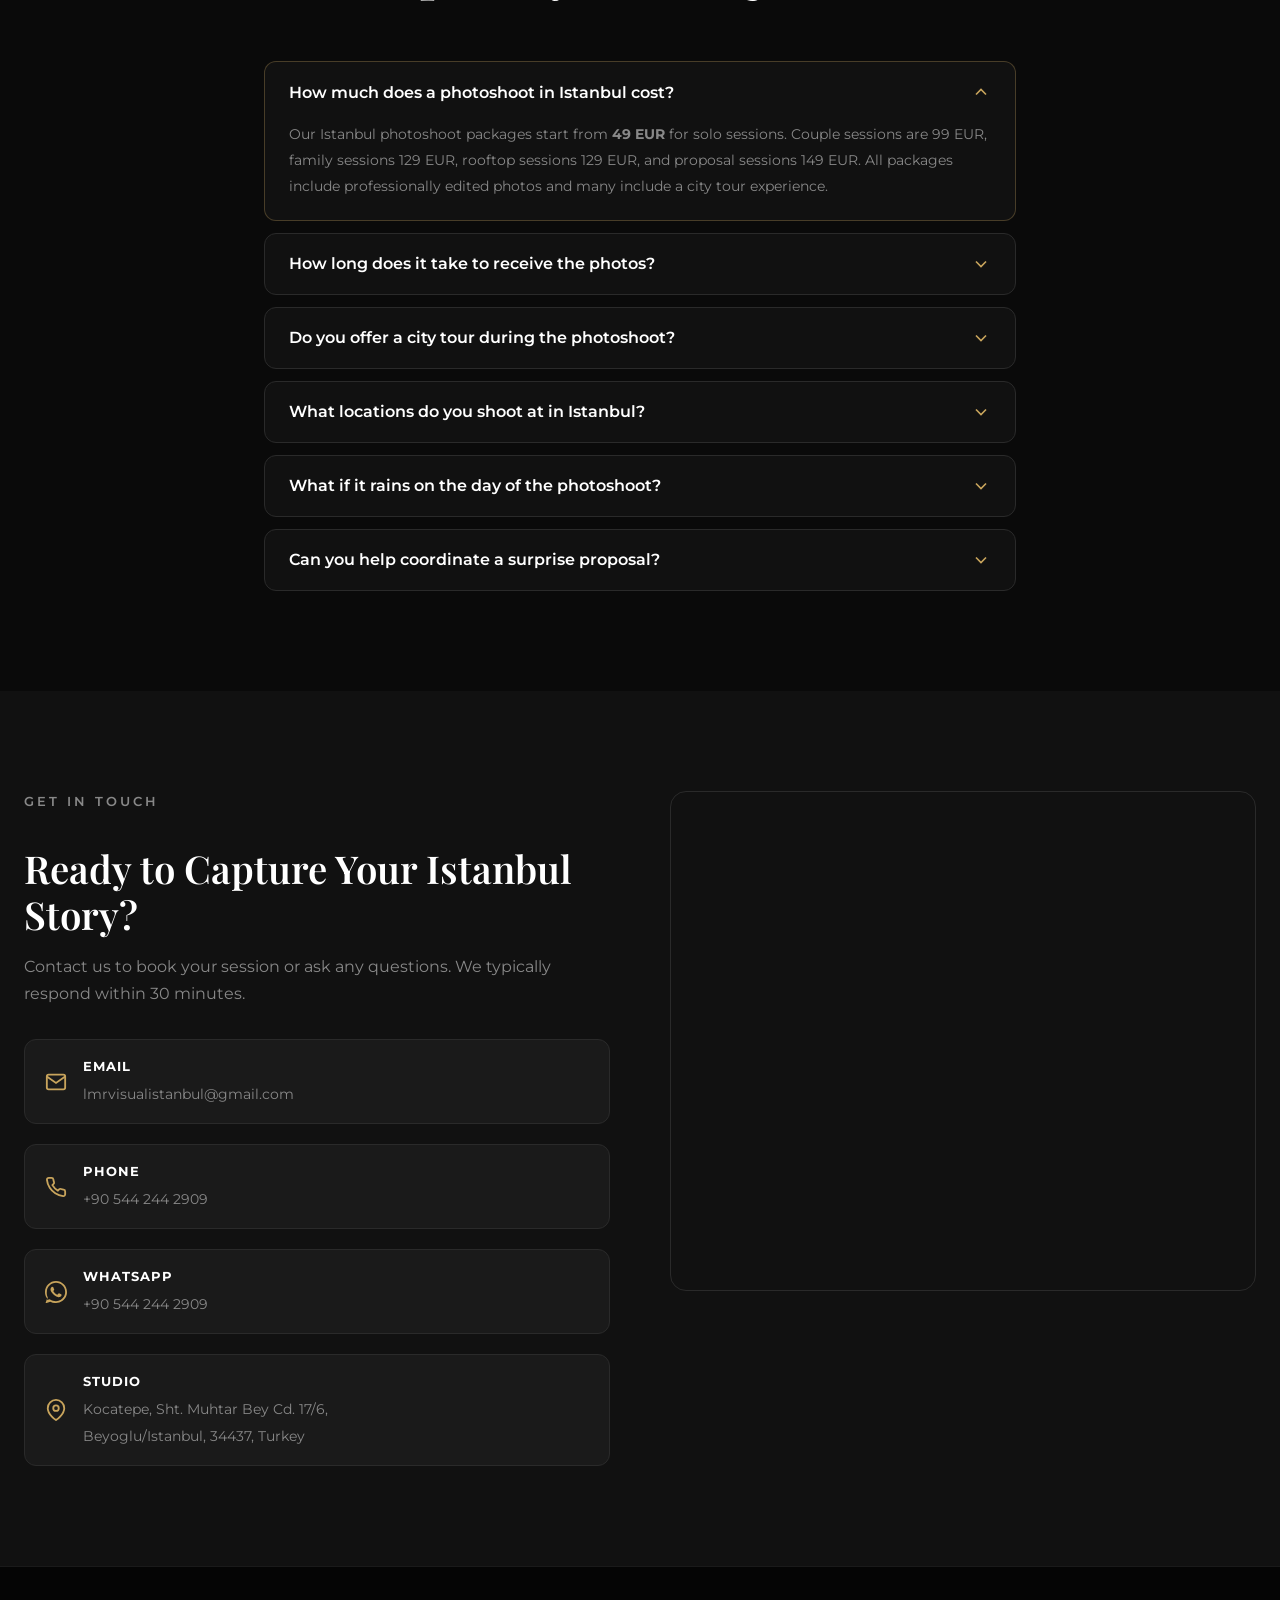
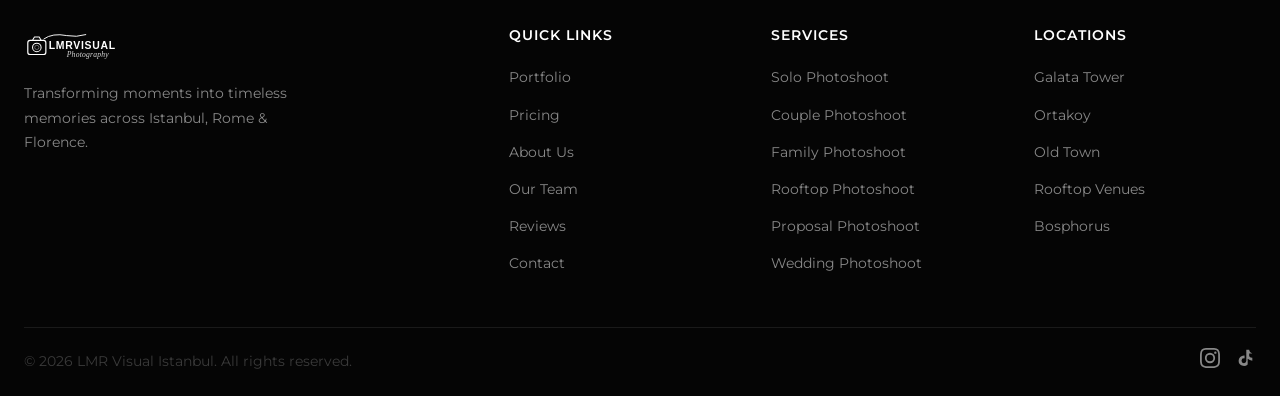
==== commit 475e9fb7: "Add image upload to admin panel with IndexedDB storage - Drag & drop or click-to-upload photo interf" ====
--- a/index.html
+++ b/index.html
@@ -407,6 +407,31 @@
                 });
             }
         }
+        // Load uploaded portfolio photos from IndexedDB
+        var dbReq = indexedDB.open('lmr-portfolio', 1);
+        dbReq.onupgradeneeded = function(e) {
+            var d = e.target.result;
+            if (!d.objectStoreNames.contains('photos')) d.createObjectStore('photos', { keyPath: 'id', autoIncrement: true });
+        };
+        dbReq.onsuccess = function(e) {
+            var d = e.target.result;
+            var tx = d.transaction('photos', 'readonly');
+            var store = tx.objectStore('photos');
+            var req = store.getAll();
+            req.onsuccess = function() {
+                var photos = req.result || [];
+                if (photos.length === 0) return;
+                var track = document.querySelector('.portfolio-carousel .carousel-track');
+                if (!track) return;
+                photos.forEach(function(p) {
+                    var article = document.createElement('article');
+                    article.className = 'carousel-slide portfolio-item';
+                    article.dataset.category = p.category;
+                    article.innerHTML = '<div class="portfolio-img"><img src="' + p.data + '" alt="' + p.title + '" width="600" height="800" loading="lazy"><div class="portfolio-overlay"><h3>' + p.title + '</h3><p>' + p.location + '</p></div></div>';
+                    track.appendChild(article);
+                });
+            };
+        };
     })();
     </script>
     <script src="js/i18n.js"></script>
